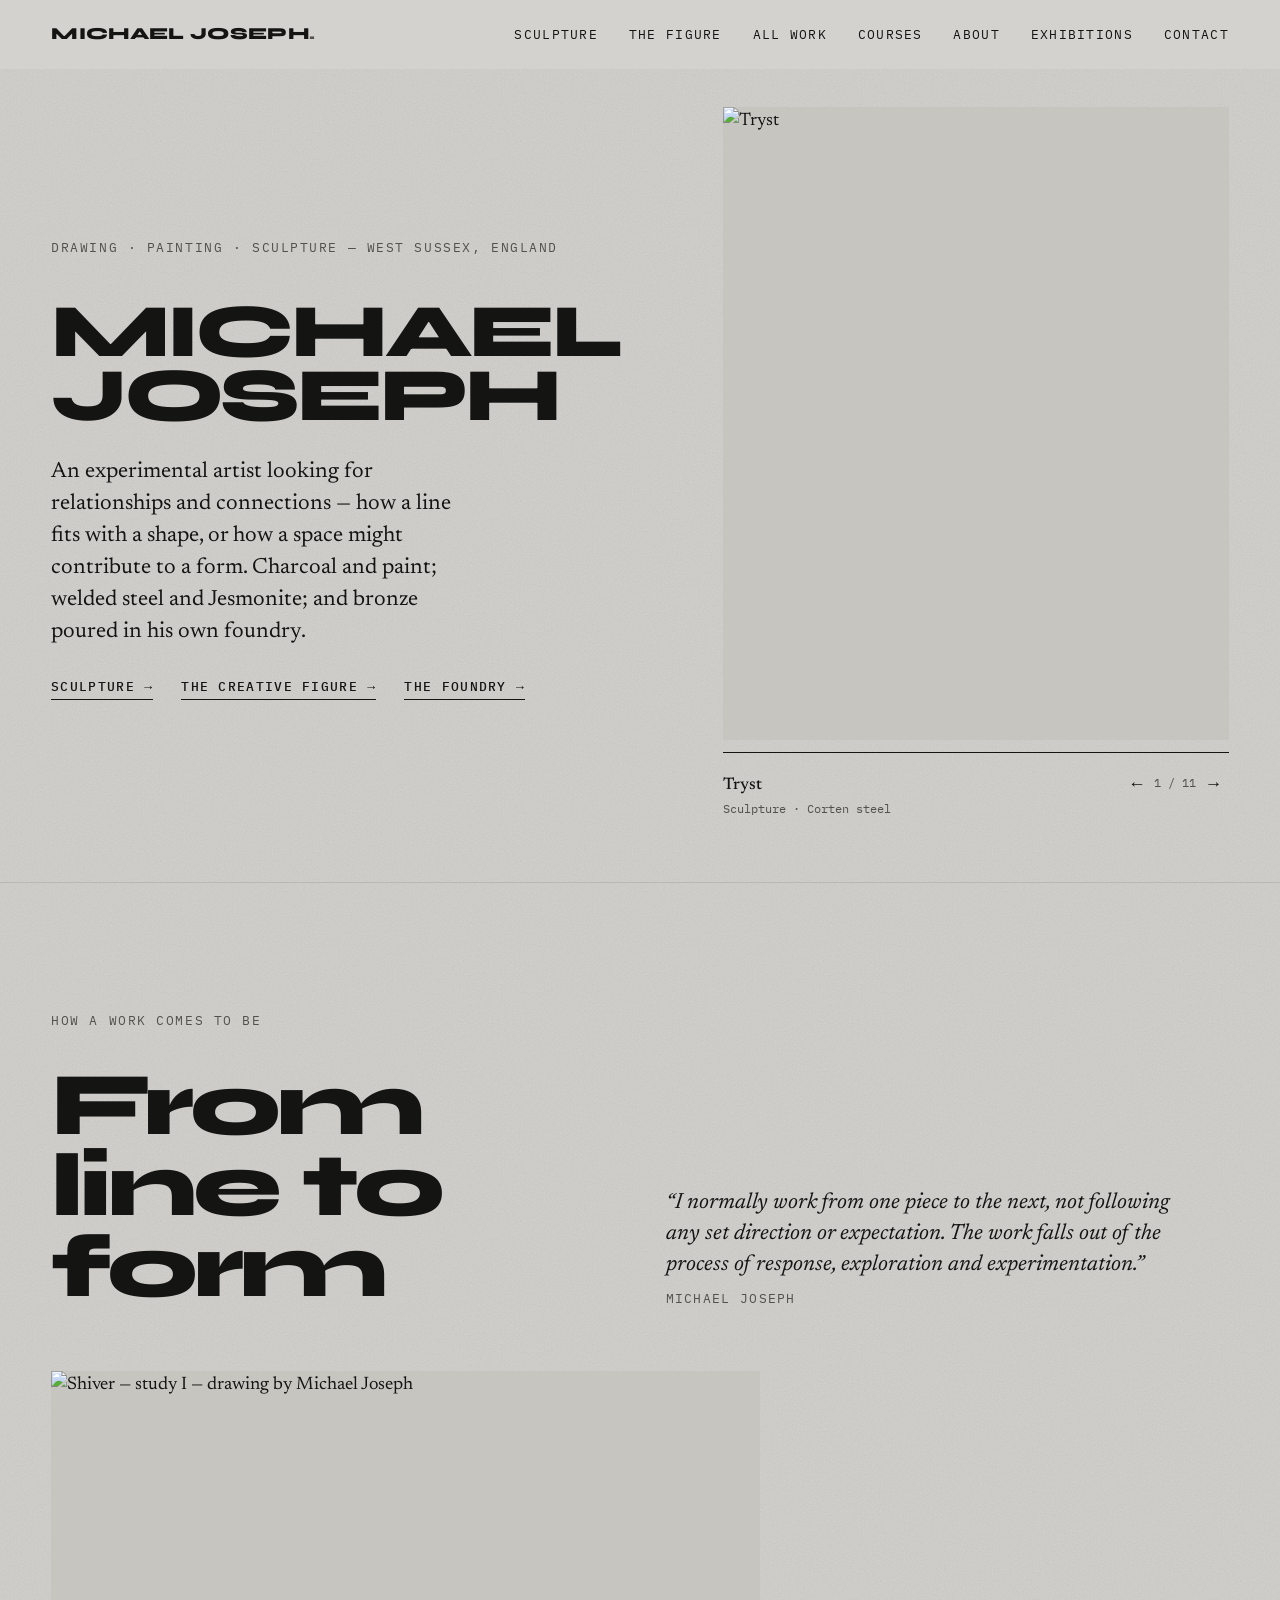
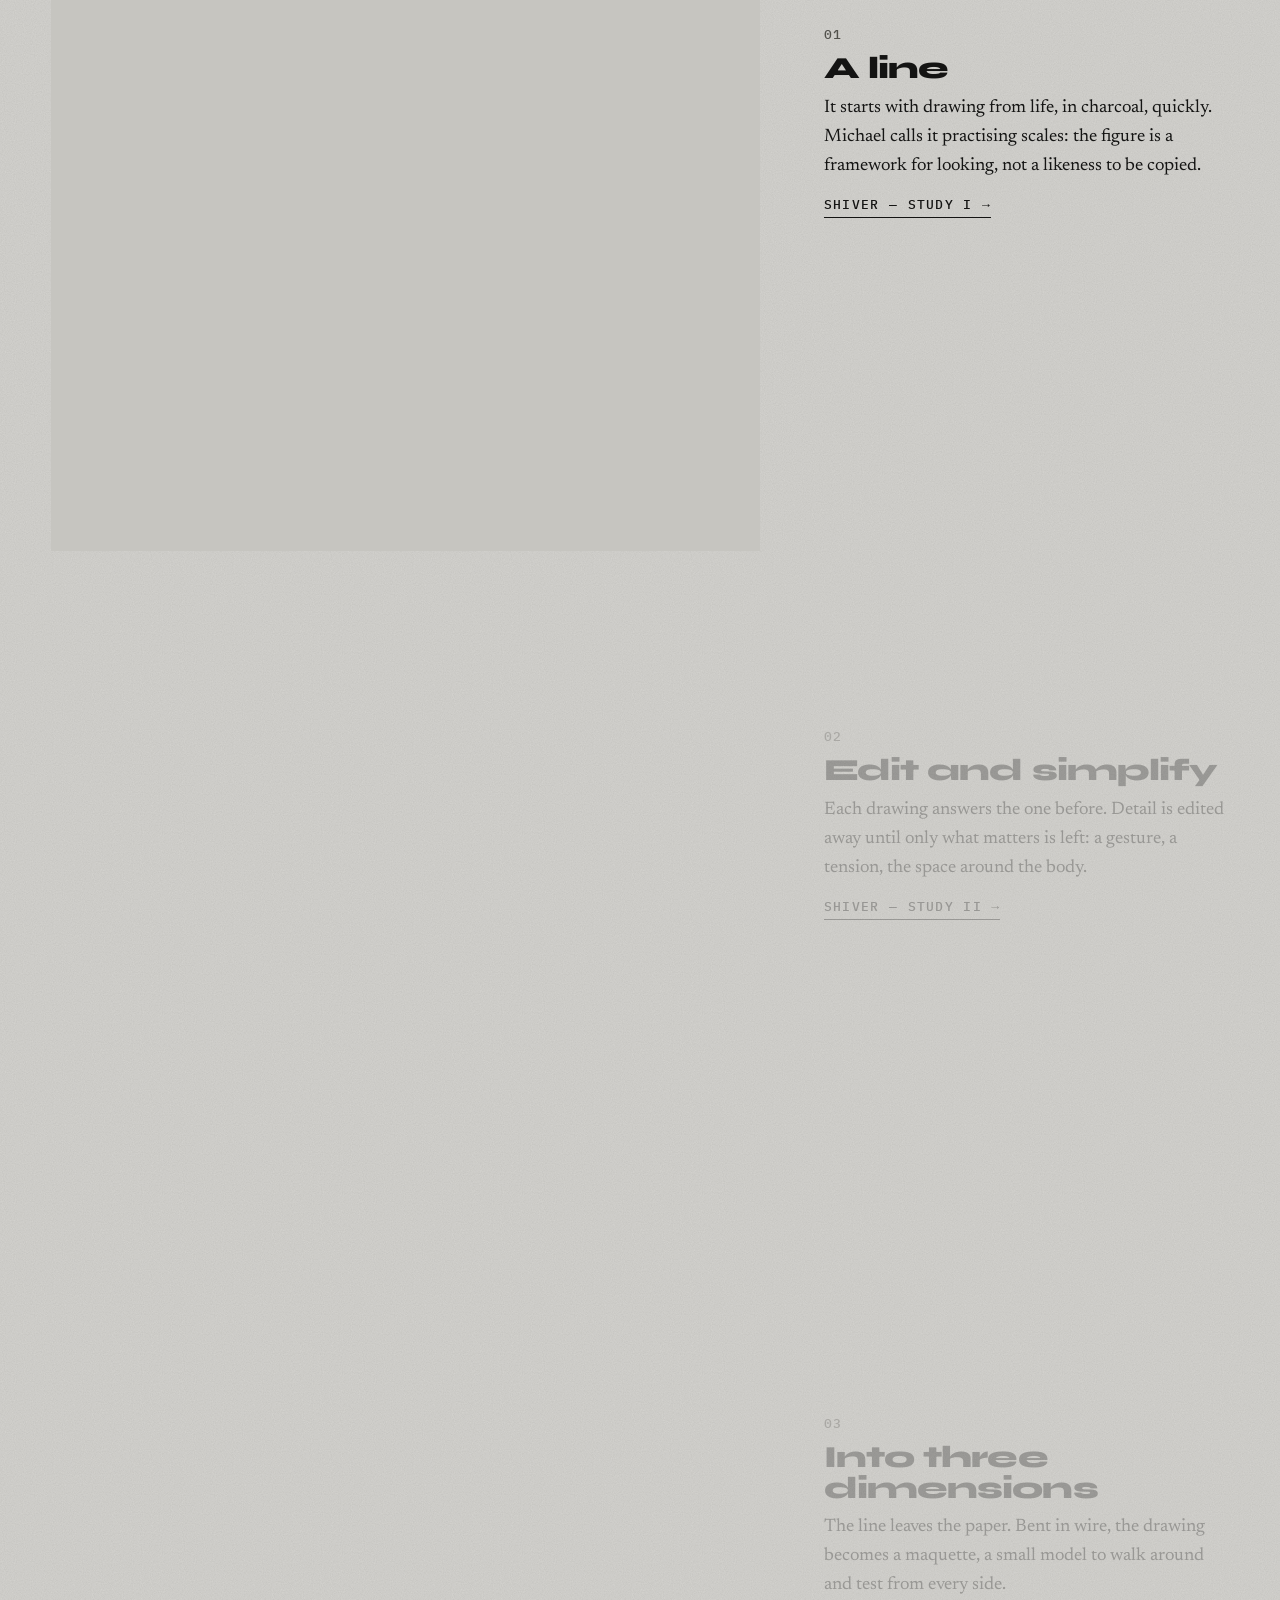
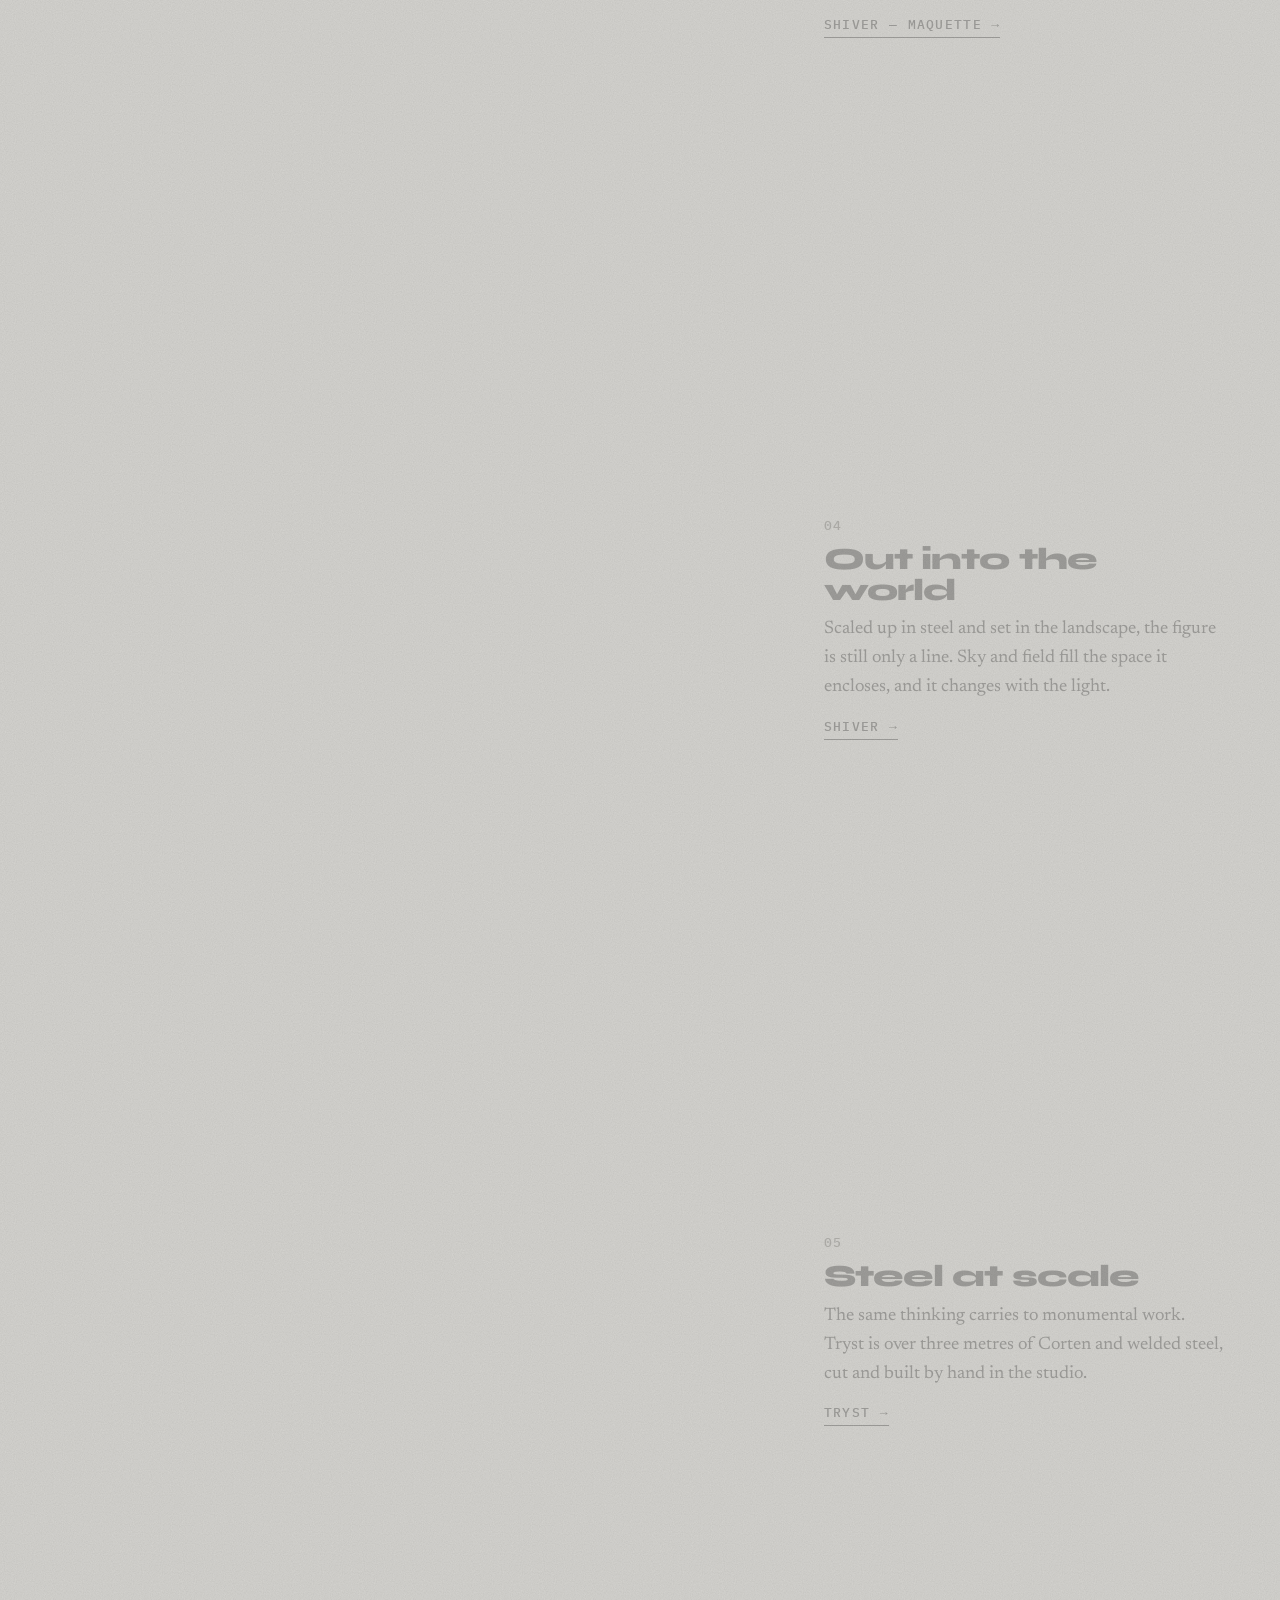
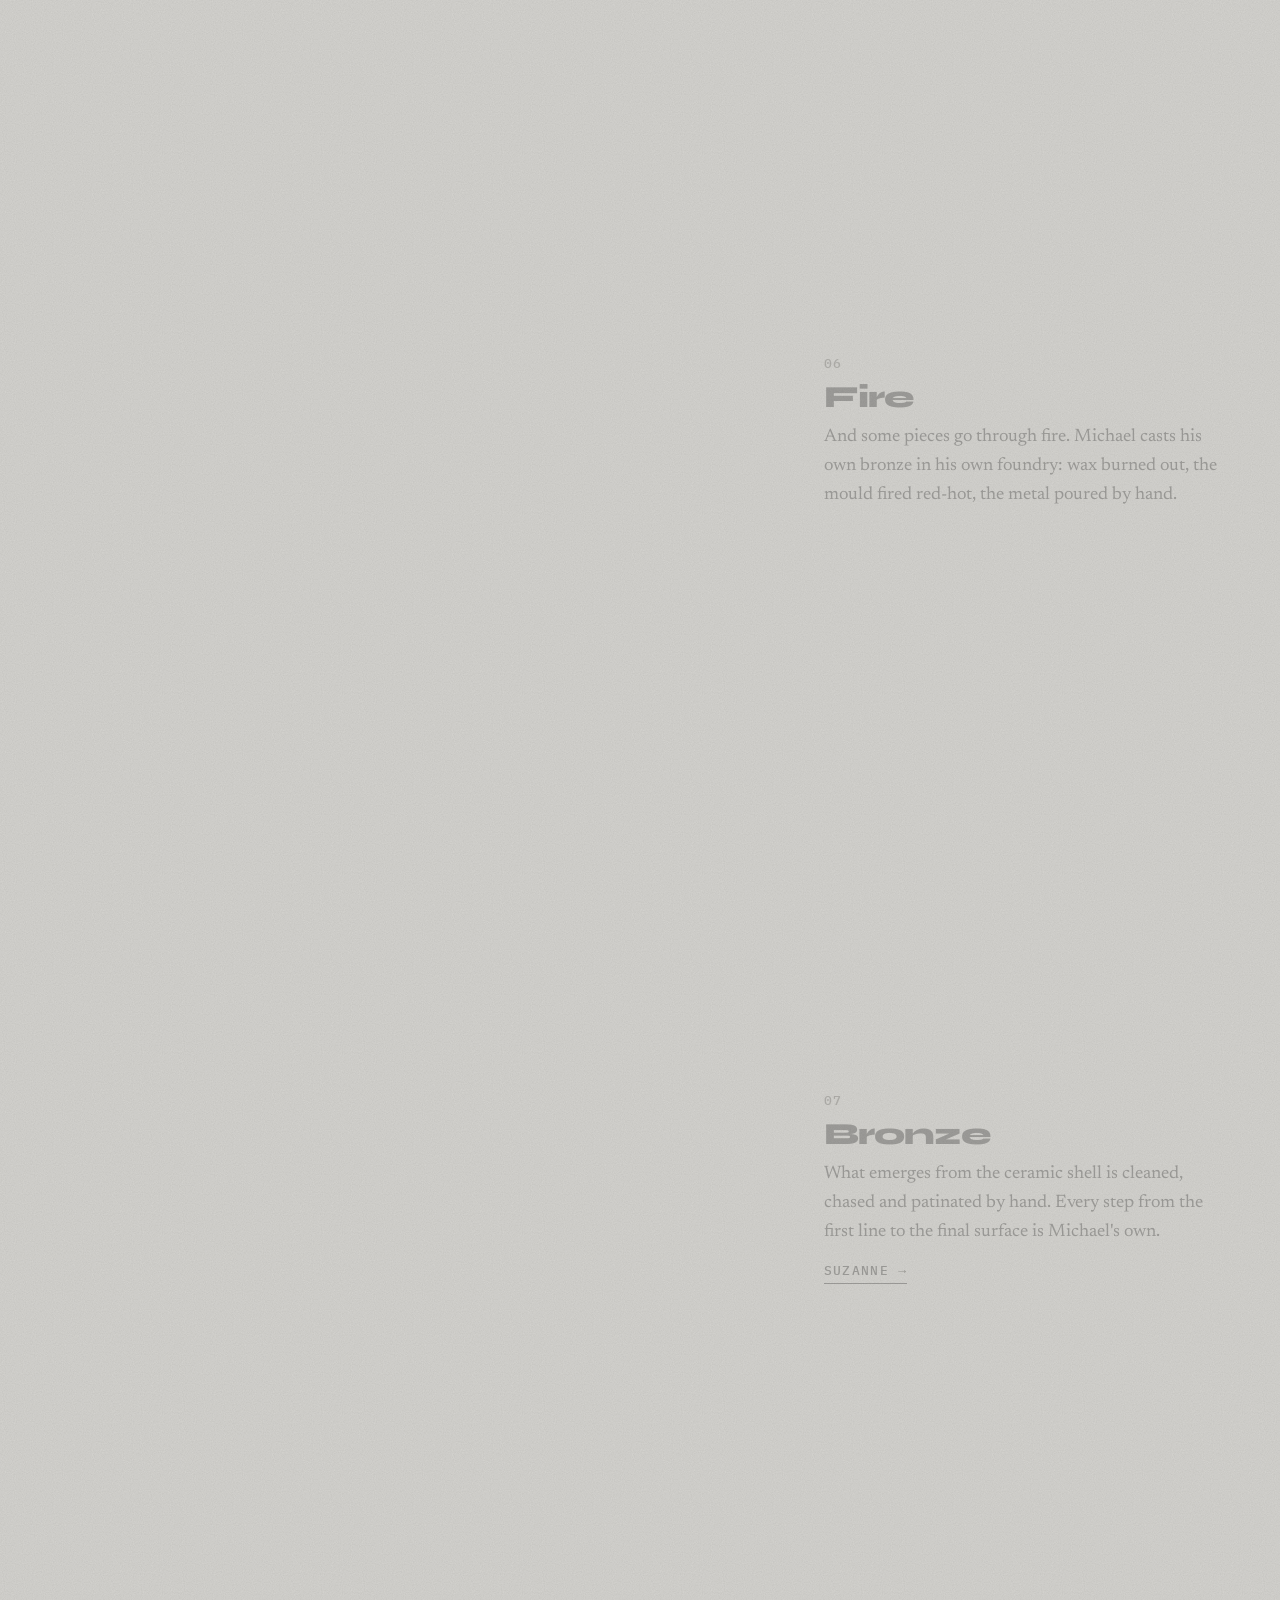
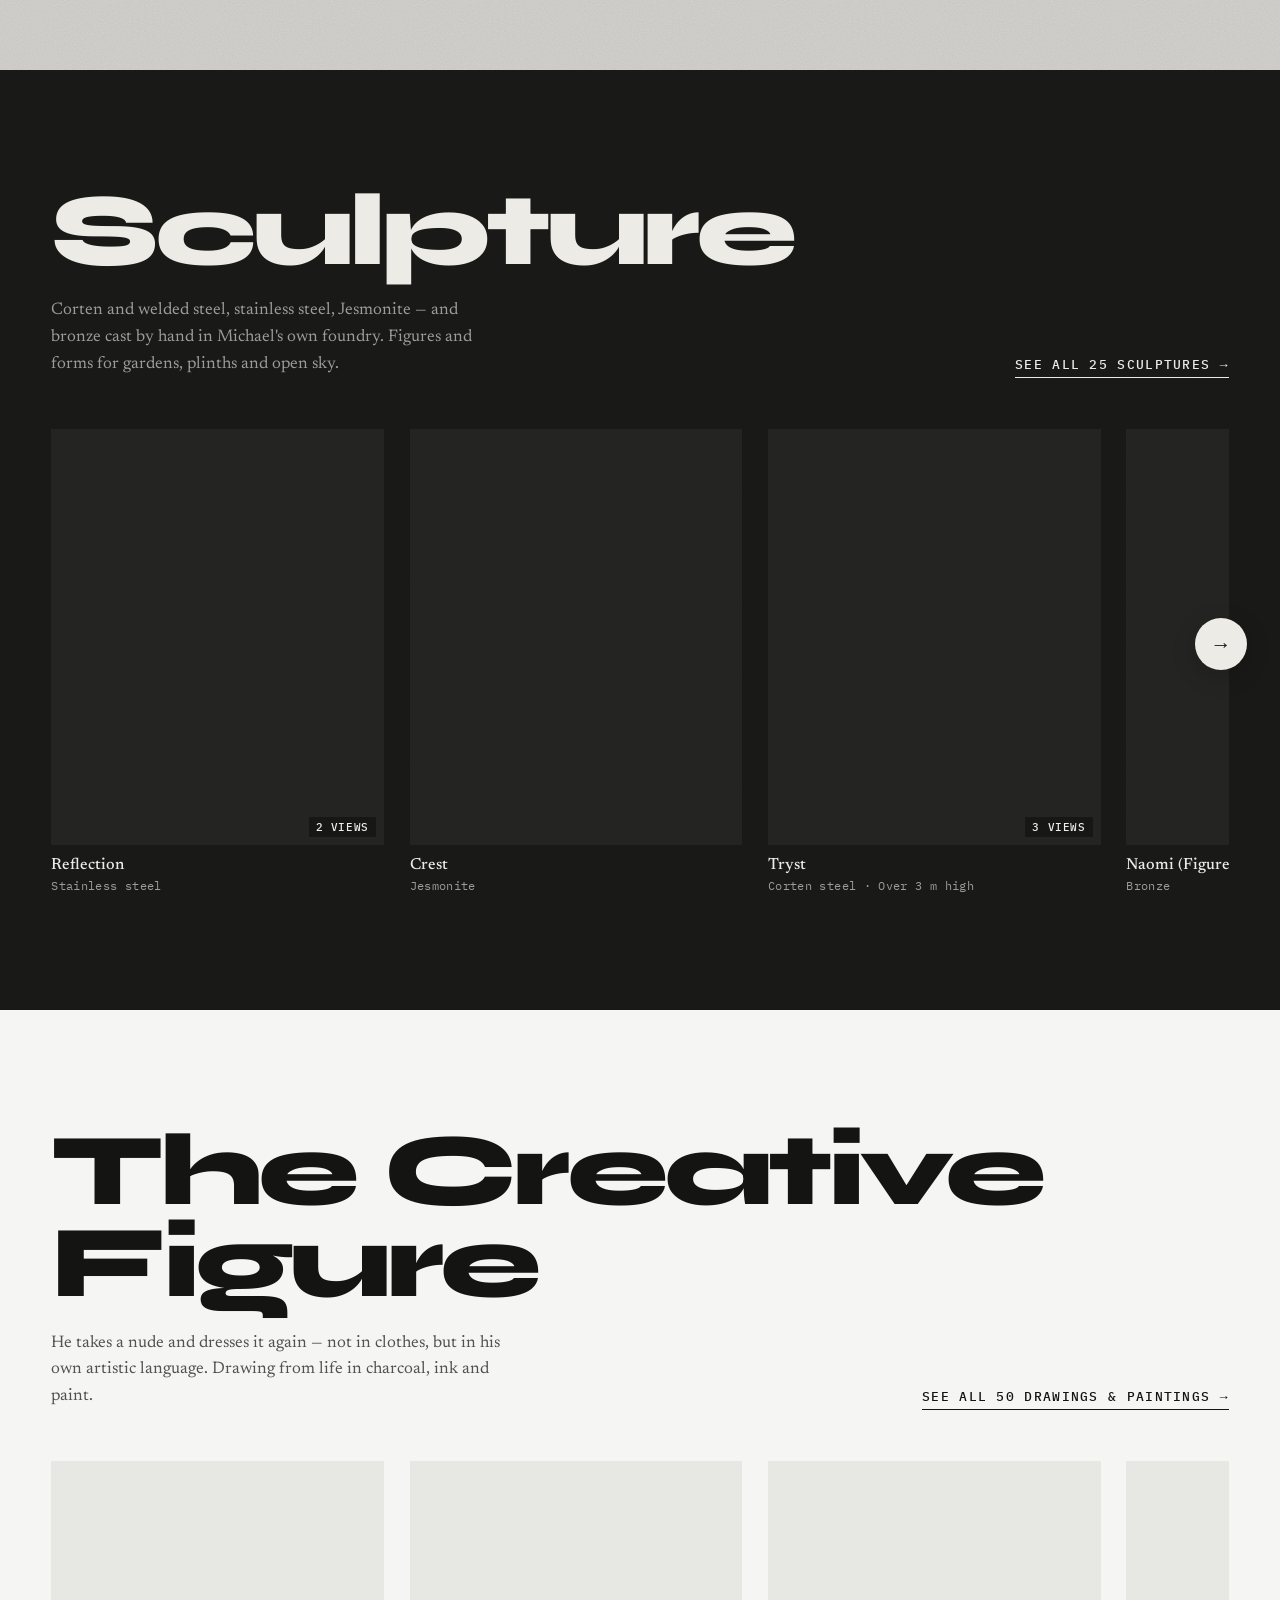
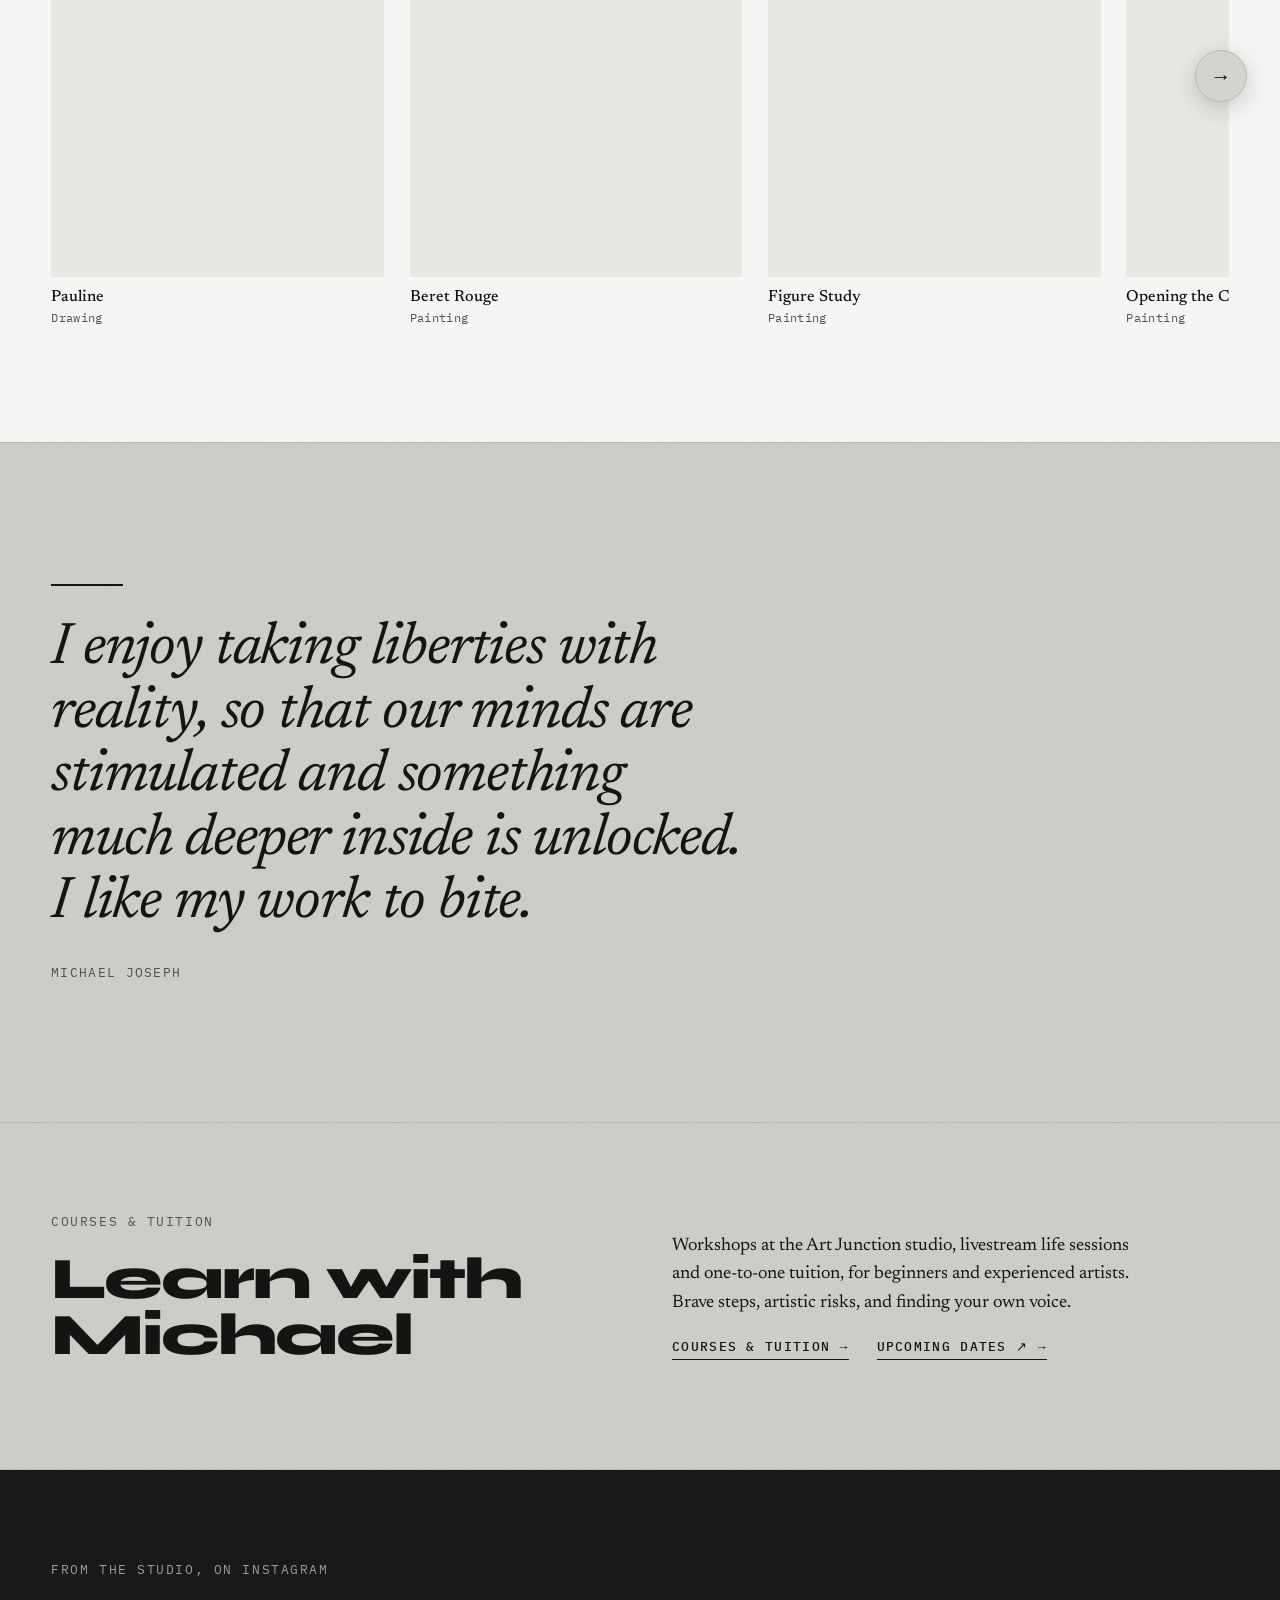
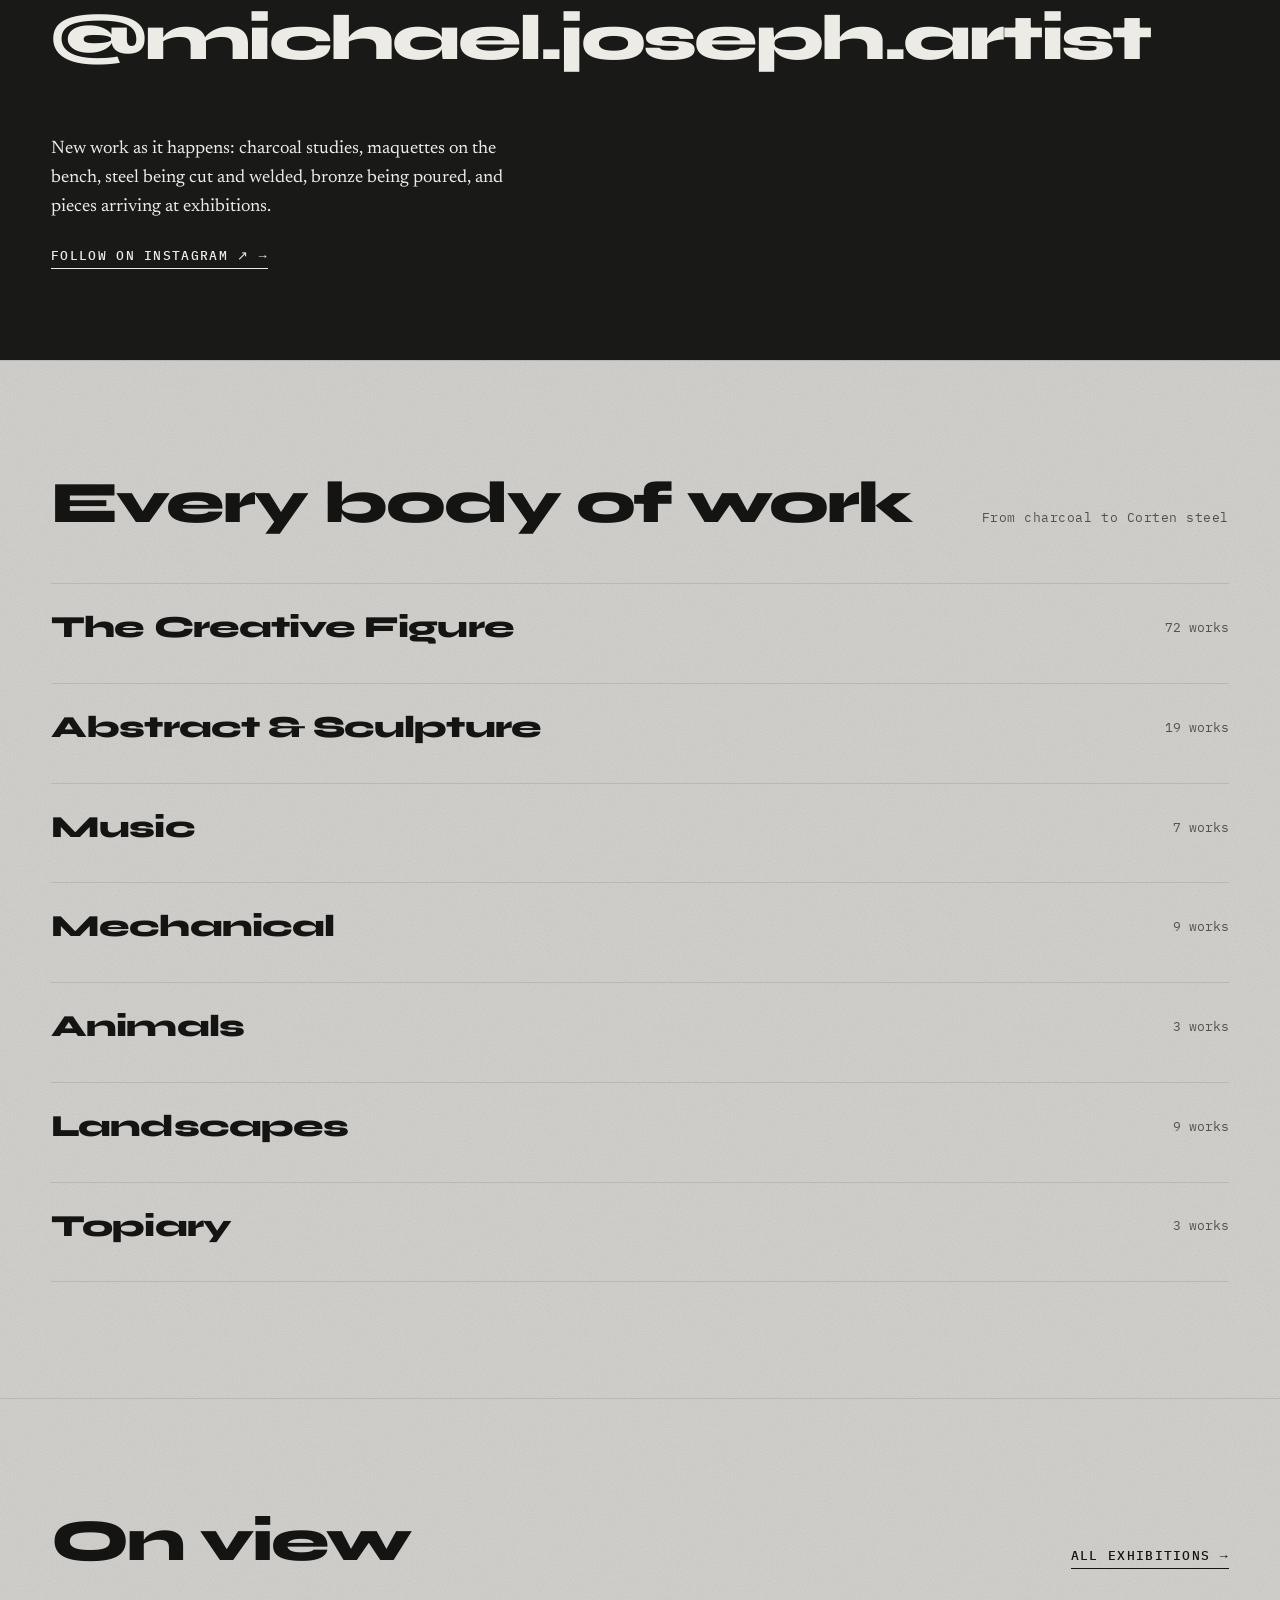
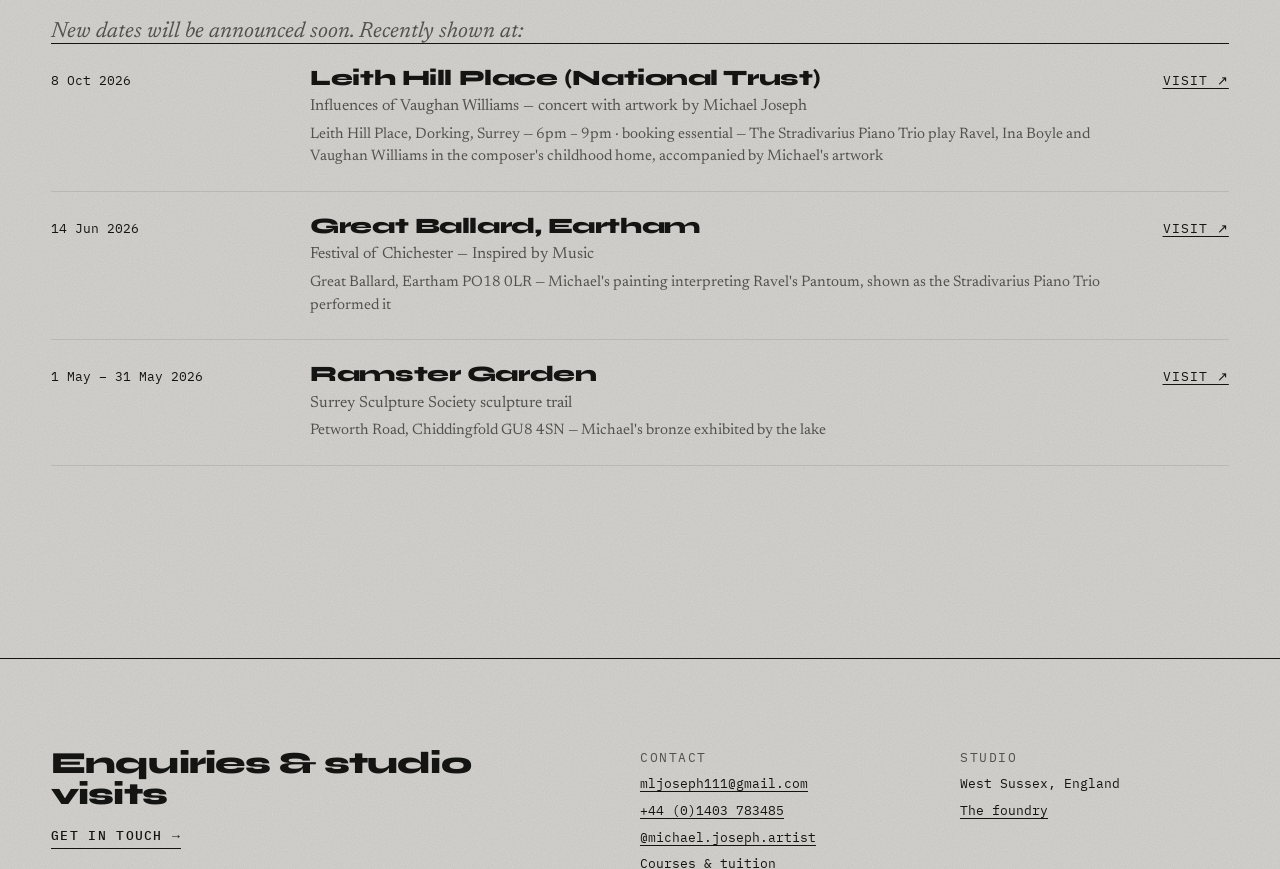
==== index.html @ c96c4cbc "Initial commit: mjartist.com static site Static site for www.mjartist.com with GitHub Pages deployme" ====
<!doctype html>
<html lang="en-GB" data-root="">
<head>
  <meta charset="utf-8">
  <meta name="viewport" content="width=device-width, initial-scale=1, viewport-fit=cover">
  <meta http-equiv="Content-Security-Policy" content="default-src 'self'; script-src 'self' https://www.instagram.com https://web3forms.com https://js.hcaptcha.com https://*.hcaptcha.com; style-src 'self' https://*.hcaptcha.com; img-src 'self' https://static.wixstatic.com https://i.ytimg.com https://*.cdninstagram.com https://*.fbcdn.net https://www.instagram.com data:; font-src 'self'; media-src 'self'; connect-src 'self' https://api.web3forms.com https://*.hcaptcha.com https://www.instagram.com; form-action 'self' mailto: https://api.web3forms.com; frame-src https://www.youtube-nocookie.com https://www.instagram.com https://*.hcaptcha.com; base-uri 'none'; object-src 'none'; manifest-src 'self'; upgrade-insecure-requests">
  <meta name="referrer" content="strict-origin-when-cross-origin">
  <title>Michael Joseph — Sculptor &amp; Artist, West Sussex | Steel, Bronze, Drawing &amp; Painting</title>
  <meta name="description" content="Michael Joseph — British sculptor and artist in West Sussex. Corten and welded steel, bronze cast in his own foundry, and figurative drawing and painting.">
  <link rel="canonical" href="https://www.mjartist.com/">
  <meta property="og:type" content="website">
  <meta property="og:site_name" content="Michael Joseph">
  <meta property="og:locale" content="en_GB">
  <meta property="og:title" content="Michael Joseph — Sculptor &amp; Artist, West Sussex | Steel, Bronze, Drawing &amp; Painting">
  <meta property="og:description" content="Michael Joseph — British sculptor and artist in West Sussex. Corten and welded steel, bronze cast in his own foundry, and figurative drawing and painting.">
  <meta property="og:url" content="https://www.mjartist.com/">
  <meta property="og:image" content="https://static.wixstatic.com/media/c7e04c_1aaf16844beb44eeb6a325149c50b855~mv2_d_2947_2210_s_2.jpg/v1/fit/w_1200,h_1200,q_85,enc_auto/c7e04c_1aaf16844beb44eeb6a325149c50b855~mv2_d_2947_2210_s_2.jpg">
  <meta name="twitter:card" content="summary_large_image">
  <meta name="theme-color" content="#d4d3cf">
  <link rel="icon" href="favicon.ico?v=6" sizes="48x48">
  <link rel="icon" href="assets/favicon.svg?v=6" type="image/svg+xml">
  <link rel="apple-touch-icon" href="assets/apple-touch-icon.png?v=6">
  <link rel="manifest" href="site.webmanifest">
  <link rel="preload" href="assets/fonts/syne-latin-800-normal.woff2" as="font" type="font/woff2" crossorigin>
  <link rel="stylesheet" href="assets/css/style.css">
  <script src="assets/js/site.js" defer></script>
  <script type="application/ld+json">{"@context": "https://schema.org", "@graph": [{"@type": "Person", "@id": "https://www.mjartist.com/#michael", "name": "Michael Joseph", "url": "https://www.mjartist.com/", "jobTitle": "Sculptor and artist", "birthDate": "1951", "description": "British artist working in drawing, painting and sculpture — Corten and welded steel, and bronze cast in his own foundry.", "homeLocation": {"@type": "Place", "name": "West Sussex, England"}, "knowsAbout": ["Sculpture", "Bronze casting", "Corten steel", "Figurative drawing", "Painting"], "award": ["Aviation Painting of the Year, Guild of Aviation Artists (1987)", "Stride Open Drawing Award (2017)"], "sameAs": ["https://www.instagram.com/michael.joseph.artist/", "https://www.artjunction.uk/learn-to-unlock-creativity-with-michael-joseph/"]}, {"@type": "WebSite", "@id": "https://www.mjartist.com/#site", "url": "https://www.mjartist.com/", "name": "Michael Joseph", "publisher": {"@id": "https://www.mjartist.com/#michael"}}]}</script>
</head>
<body data-page="home">
  <a class="skip" href="#main">Skip to content</a>
  <header class="site-header">
    <div class="wrap">
      <a class="wordmark" href="./">Michael Joseph<span>.</span></a>
      <button class="menu-btn" type="button" aria-expanded="false" aria-controls="nav">Menu</button>
      <nav class="nav" id="nav" aria-label="Main">
        <a href="sculpture.html">Sculpture</a>
        <a href="figure.html">The Figure</a>
        <a href="work.html">All work</a>
        <a href="courses.html">Courses</a>
        <a href="about.html">About</a>
        <a href="exhibitions.html">Exhibitions</a>
        <a href="contact.html">Contact</a>
      </nav>
    </div>
  </header>

  <main id="main">
    <section class="hero">
      <div class="wrap hero-grid">
        <div class="hero-text">
          <p class="eyebrow">Drawing · Painting · Sculpture — West Sussex, England</p>
          <h1 class="hero-name"><span>Michael</span> <span>Joseph</span></h1>
          <p class="intro" id="intro">An experimental artist looking for relationships and connections — how a line fits with a shape, or how a space might contribute to a form. Charcoal and paint; welded steel and Jesmonite; and bronze poured in his own foundry.</p>
          <div class="links">
            <a class="arrow-link" href="sculpture.html">Sculpture</a>
            <a class="arrow-link" href="figure.html">The Creative Figure</a>
            <a class="arrow-link" href="sculpture.html#foundry">The foundry</a>
          </div>
        </div>
        <figure class="show-reel" id="reel" aria-roledescription="slideshow" aria-label="Selected works">
          <div class="reel-frame"><img class="on" src="https://static.wixstatic.com/media/c7e04c_1aaf16844beb44eeb6a325149c50b855~mv2_d_2947_2210_s_2.jpg/v1/fit/w_1400,h_1400,q_85,enc_auto/c7e04c_1aaf16844beb44eeb6a325149c50b855~mv2_d_2947_2210_s_2.jpg" alt="Tryst — Corten steel by Michael Joseph" fetchpriority="high"></div>
          <div class="reel-progress" aria-hidden="true"><i></i></div>
          <figcaption class="reel-bar">
            <span class="t" aria-live="polite">Tryst</span>
            <span class="m">Corten steel · Over 3 m high</span>
            <span class="reel-ctrl">
              <button class="prev" type="button" aria-label="Previous work">&larr;</button>
              <span class="n">1 / 11</span>
              <button class="next" type="button" aria-label="Next work">&rarr;</button>
            </span>
          </figcaption>
        </figure>
      </div>
    </section>

    <section class="story" id="story" aria-labelledby="story-h">
      <div class="wrap">
        <header class="story-head">
          <p class="eyebrow">How a work comes to be</p>
          <h2 id="story-h">From line to form</h2>
          <blockquote class="story-quote">“I normally work from one piece to the next, not following any set direction or expectation. The work falls out of the process of response, exploration and experimentation.”<cite>Michael Joseph</cite></blockquote>
        </header>
        <div class="story-grid">
          <div class="story-stage" aria-hidden="true"><figure class="on" data-i="0"><img src="https://static.wixstatic.com/media/c7e04c_9e3f6644659549748d79494a0581166c~mv2_d_3438_5248_s_4_2.jpg/v1/fit/w_1400,h_1400,q_85,enc_auto/c7e04c_9e3f6644659549748d79494a0581166c~mv2_d_3438_5248_s_4_2.jpg" alt="Shiver — study I — drawing by Michael Joseph" loading="lazy"></figure><figure class="" data-i="1"><img src="https://static.wixstatic.com/media/c7e04c_85a02d29e54f41da81177a58b0f44647~mv2_d_3080_4755_s_4_2.jpg/v1/fit/w_1400,h_1400,q_85,enc_auto/c7e04c_85a02d29e54f41da81177a58b0f44647~mv2_d_3080_4755_s_4_2.jpg" alt="Shiver — study II — drawing by Michael Joseph" loading="lazy"></figure><figure class="" data-i="2"><img src="https://static.wixstatic.com/media/c7e04c_34cac9f9c15842f2852c474536d774c5~mv2_d_1525_2592_s_2.jpg/v1/fit/w_1400,h_1400,q_85,enc_auto/c7e04c_34cac9f9c15842f2852c474536d774c5~mv2_d_1525_2592_s_2.jpg" alt="Shiver — maquette — sculpture by Michael Joseph" loading="lazy"></figure><figure class="" data-i="3"><img src="https://static.wixstatic.com/media/c7e04c_0bbd1cec35f347069d20db0ef0383846~mv2.jpg/v1/fit/w_1400,h_1400,q_85,enc_auto/c7e04c_0bbd1cec35f347069d20db0ef0383846~mv2.jpg" alt="Shiver — Steel by Michael Joseph" loading="lazy"></figure><figure class="" data-i="4"><img src="images/tryst.jpg" alt="Tryst — Corten steel by Michael Joseph" loading="lazy"></figure><figure class="" data-i="5"><video data-story-video muted loop playsinline preload="none" poster="images/foundry/5-pour.jpg" aria-label="Fire"><source src="media/foundry-pour.mp4" type="video/mp4"></video></figure><figure class="" data-i="6"><img src="https://static.wixstatic.com/media/c7e04c_369285bca8844dbcafc2401d9ecca93d~mv2.jpg/v1/fit/w_1400,h_1400,q_85,enc_auto/c7e04c_369285bca8844dbcafc2401d9ecca93d~mv2.jpg" alt="Suzanne — Bronze, cast in the artist&#x27;s own foundry by Michael Joseph" loading="lazy"></figure></div>
          <ol class="story-steps"><li class="story-step" data-i="0"><figure class="story-inline"><img src="https://static.wixstatic.com/media/c7e04c_9e3f6644659549748d79494a0581166c~mv2_d_3438_5248_s_4_2.jpg/v1/fit/w_900,h_900,q_85,enc_auto/c7e04c_9e3f6644659549748d79494a0581166c~mv2_d_3438_5248_s_4_2.jpg" alt="Shiver — study I — drawing by Michael Joseph" loading="lazy"></figure><p class="story-n">01</p><h3>A line</h3><p>It starts with drawing from life, in charcoal, quickly. Michael calls it practising scales: the figure is a framework for looking, not a likeness to be copied.</p><a class="arrow-link" href="art/shiver-study-i.html">Shiver — study I</a></li><li class="story-step" data-i="1"><figure class="story-inline"><img src="https://static.wixstatic.com/media/c7e04c_85a02d29e54f41da81177a58b0f44647~mv2_d_3080_4755_s_4_2.jpg/v1/fit/w_900,h_900,q_85,enc_auto/c7e04c_85a02d29e54f41da81177a58b0f44647~mv2_d_3080_4755_s_4_2.jpg" alt="Shiver — study II — drawing by Michael Joseph" loading="lazy"></figure><p class="story-n">02</p><h3>Edit and simplify</h3><p>Each drawing answers the one before. Detail is edited away until only what matters is left: a gesture, a tension, the space around the body.</p><a class="arrow-link" href="art/shiver-study-ii.html">Shiver — study II</a></li><li class="story-step" data-i="2"><figure class="story-inline"><img src="https://static.wixstatic.com/media/c7e04c_34cac9f9c15842f2852c474536d774c5~mv2_d_1525_2592_s_2.jpg/v1/fit/w_900,h_900,q_85,enc_auto/c7e04c_34cac9f9c15842f2852c474536d774c5~mv2_d_1525_2592_s_2.jpg" alt="Shiver — maquette — sculpture by Michael Joseph" loading="lazy"></figure><p class="story-n">03</p><h3>Into three dimensions</h3><p>The line leaves the paper. Bent in wire, the drawing becomes a maquette, a small model to walk around and test from every side.</p><a class="arrow-link" href="art/shiver-maquette.html">Shiver — maquette</a></li><li class="story-step" data-i="3"><figure class="story-inline"><img src="https://static.wixstatic.com/media/c7e04c_0bbd1cec35f347069d20db0ef0383846~mv2.jpg/v1/fit/w_900,h_900,q_85,enc_auto/c7e04c_0bbd1cec35f347069d20db0ef0383846~mv2.jpg" alt="Shiver — Steel by Michael Joseph" loading="lazy"></figure><p class="story-n">04</p><h3>Out into the world</h3><p>Scaled up in steel and set in the landscape, the figure is still only a line. Sky and field fill the space it encloses, and it changes with the light.</p><a class="arrow-link" href="art/shiver.html">Shiver</a></li><li class="story-step" data-i="4"><figure class="story-inline"><img src="images/tryst.jpg" alt="Tryst — Corten steel by Michael Joseph" loading="lazy"></figure><p class="story-n">05</p><h3>Steel at scale</h3><p>The same thinking carries to monumental work. Tryst is over three metres of Corten and welded steel, cut and built by hand in the studio.</p><a class="arrow-link" href="art/tryst.html">Tryst</a></li><li class="story-step" data-i="5"><figure class="story-inline"><img src="images/foundry/5-pour.jpg" alt="Fire" loading="lazy"></figure><p class="story-n">06</p><h3>Fire</h3><p>And some pieces go through fire. Michael casts his own bronze in his own foundry: wax burned out, the mould fired red-hot, the metal poured by hand.</p></li><li class="story-step" data-i="6"><figure class="story-inline"><img src="https://static.wixstatic.com/media/c7e04c_369285bca8844dbcafc2401d9ecca93d~mv2.jpg/v1/fit/w_900,h_900,q_85,enc_auto/c7e04c_369285bca8844dbcafc2401d9ecca93d~mv2.jpg" alt="Suzanne — Bronze, cast in the artist&#x27;s own foundry by Michael Joseph" loading="lazy"></figure><p class="story-n">07</p><h3>Bronze</h3><p>What emerges from the ceramic shell is cleaned, chased and patinated by hand. Every step from the first line to the final surface is Michael&#x27;s own.</p><a class="arrow-link" href="art/suzanne.html">Suzanne</a></li></ol>
        </div>
      </div>
    </section>

    <section class="room stone" aria-labelledby="sculpture-h">
      <div class="wrap">
        <div class="room-head">
          <h2 id="sculpture-h">Sculpture</h2>
          <p>Corten and welded steel, stainless steel, Jesmonite — and bronze cast by hand in Michael's own foundry. Figures and forms for gardens, plinths and open sky.</p>
          <div class="links"><a class="arrow-link" id="sculpture-count" href="sculpture.html">See all 25 sculptures</a></div>
        </div>
        <div class="strip"><button class="strip-btn prev" type="button" aria-label="Previous works" hidden>&larr;</button><div class="strip-row" id="sculpture-row"><figure class="work" id="w-reflection"><a class="card-link" href="art/reflection.html"><div class="frame"><img src="https://static.wixstatic.com/media/c7e04c_9fba7c71c3984a3aa9974e4b06cdf1aa~mv2.jpg/v1/fit/w_700,h_700,q_85,enc_auto/c7e04c_9fba7c71c3984a3aa9974e4b06cdf1aa~mv2.jpg" alt="Reflection — Stainless steel by Michael Joseph" loading="lazy" decoding="async"><span class="views-badge">2 views</span></div></a><figcaption><span class="t">Reflection</span><span class="m">Stainless steel</span></figcaption></figure><figure class="work" id="w-crest"><a class="card-link" href="art/crest.html"><div class="frame"><img src="https://static.wixstatic.com/media/c7e04c_a7860d4f2c6f4ed28e83534a87fd7b2b~mv2.jpg/v1/fit/w_700,h_700,q_85,enc_auto/c7e04c_a7860d4f2c6f4ed28e83534a87fd7b2b~mv2.jpg" alt="Crest — Jesmonite by Michael Joseph" loading="lazy" decoding="async"></div></a><figcaption><span class="t">Crest</span><span class="m">Jesmonite</span></figcaption></figure><figure class="work" id="w-tryst"><a class="card-link" href="art/tryst.html"><div class="frame"><img src="images/tryst.jpg" alt="Tryst — Corten steel by Michael Joseph" loading="lazy" decoding="async"><span class="views-badge">3 views</span></div></a><figcaption><span class="t">Tryst</span><span class="m">Corten steel · Over 3 m high</span></figcaption></figure><figure class="work" id="w-naomi-figure-with-outline"><a class="card-link" href="art/naomi-figure-with-outline.html"><div class="frame"><img src="https://static.wixstatic.com/media/c7e04c_6d6be651432a4c10a8d6e684d7c4a2e4~mv2_d_1434_2000_s_2.jpg/v1/fit/w_700,h_700,q_85,enc_auto/c7e04c_6d6be651432a4c10a8d6e684d7c4a2e4~mv2_d_1434_2000_s_2.jpg" alt="Naomi (Figure with Outline) — Bronze by Michael Joseph" loading="lazy" decoding="async"></div></a><figcaption><span class="t">Naomi (Figure with Outline)</span><span class="m">Bronze</span></figcaption></figure><figure class="work" id="w-suzanne"><a class="card-link" href="art/suzanne.html"><div class="frame"><img src="https://static.wixstatic.com/media/c7e04c_369285bca8844dbcafc2401d9ecca93d~mv2.jpg/v1/fit/w_700,h_700,q_85,enc_auto/c7e04c_369285bca8844dbcafc2401d9ecca93d~mv2.jpg" alt="Suzanne — Bronze, cast in the artist&#x27;s own foundry by Michael Joseph" loading="lazy" decoding="async"><span class="views-badge">2 views</span></div></a><figcaption><span class="t">Suzanne</span><span class="m">Bronze, cast in the artist&#x27;s own foundry</span></figcaption></figure><figure class="work" id="w-exhausted"><a class="card-link" href="art/exhausted.html"><div class="frame"><img src="https://static.wixstatic.com/media/c7e04c_f991f47f240b45be8b53af304bdad29b~mv2.jpg/v1/fit/w_700,h_700,q_85,enc_auto/c7e04c_f991f47f240b45be8b53af304bdad29b~mv2.jpg" alt="Exhausted — sculpture by Michael Joseph" loading="lazy" decoding="async"></div></a><figcaption><span class="t">Exhausted</span><span class="m">Sculpture</span></figcaption></figure><figure class="work" id="w-the-head-of-africa"><a class="card-link" href="art/the-head-of-africa.html"><div class="frame"><img src="https://static.wixstatic.com/media/c7e04c_a0c55442d0e54b5183d9572ede93250e~mv2.jpg/v1/fit/w_700,h_700,q_85,enc_auto/c7e04c_a0c55442d0e54b5183d9572ede93250e~mv2.jpg" alt="The Head of Africa — sculpture by Michael Joseph" loading="lazy" decoding="async"></div></a><figcaption><span class="t">The Head of Africa</span><span class="m">Sculpture</span></figcaption></figure><figure class="work" id="w-balance"><a class="card-link" href="art/balance.html"><div class="frame"><img src="https://static.wixstatic.com/media/c7e04c_111b3aade9fb4c7b8566e8182d25bb13~mv2_d_3121_3664_s_4_2.jpg/v1/fit/w_700,h_700,q_85,enc_auto/c7e04c_111b3aade9fb4c7b8566e8182d25bb13~mv2_d_3121_3664_s_4_2.jpg" alt="Balance — sculpture by Michael Joseph" loading="lazy" decoding="async"></div></a><figcaption><span class="t">Balance</span><span class="m">Sculpture</span></figcaption></figure><figure class="work" id="w-squaring-the-circle"><a class="card-link" href="art/squaring-the-circle.html"><div class="frame"><img src="https://static.wixstatic.com/media/c7e04c_1f31a914c924492089fd45729d71ccd7~mv2.jpg/v1/fit/w_700,h_700,q_85,enc_auto/c7e04c_1f31a914c924492089fd45729d71ccd7~mv2.jpg" alt="Squaring the Circle — Corten steel by Michael Joseph" loading="lazy" decoding="async"></div></a><figcaption><span class="t">Squaring the Circle</span><span class="m">Corten steel</span></figcaption></figure><figure class="work" id="w-odd-ball"><a class="card-link" href="art/odd-ball.html"><div class="frame"><img src="https://static.wixstatic.com/media/c7e04c_0fd649651ccb4ef1bee7f23de96b9320~mv2.jpg/v1/fit/w_700,h_700,q_85,enc_auto/c7e04c_0fd649651ccb4ef1bee7f23de96b9320~mv2.jpg" alt="Odd Ball — Jesmonite by Michael Joseph" loading="lazy" decoding="async"></div></a><figcaption><span class="t">Odd Ball</span><span class="m">Jesmonite</span></figcaption></figure><figure class="work" id="w-bean-pod"><a class="card-link" href="art/bean-pod.html"><div class="frame"><img src="https://static.wixstatic.com/media/c7e04c_5e9d3661f34f49df86ed49b97acff638~mv2.jpg/v1/fit/w_700,h_700,q_85,enc_auto/c7e04c_5e9d3661f34f49df86ed49b97acff638~mv2.jpg" alt="Bean Pod — Corten steel by Michael Joseph" loading="lazy" decoding="async"></div></a><figcaption><span class="t">Bean Pod</span><span class="m">Corten steel</span></figcaption></figure><figure class="work" id="w-vortex"><a class="card-link" href="art/vortex.html"><div class="frame"><img src="https://static.wixstatic.com/media/c7e04c_df3d7d1ad6f14c8c9ca224127e6df614~mv2.jpg/v1/fit/w_700,h_700,q_85,enc_auto/c7e04c_df3d7d1ad6f14c8c9ca224127e6df614~mv2.jpg" alt="Vortex — sculpture by Michael Joseph" loading="lazy" decoding="async"></div></a><figcaption><span class="t">Vortex</span><span class="m">Sculpture</span></figcaption></figure></div><button class="strip-btn next" type="button" aria-label="More works" hidden>&rarr;</button></div>
      </div>
    </section>

    <section class="room sheet" aria-labelledby="figure-h">
      <div class="wrap">
        <div class="room-head">
          <h2 id="figure-h">The Creative Figure</h2>
          <p>He takes a nude and dresses it again — not in clothes, but in his own artistic language. Drawing from life in charcoal, ink and paint.</p>
          <div class="links"><a class="arrow-link" id="figure-count" href="figure.html">See the whole series</a></div>
        </div>
        <div class="strip"><button class="strip-btn prev" type="button" aria-label="Previous works" hidden>&larr;</button><div class="strip-row" id="figure-row"><figure class="work" id="w-pauline"><a class="card-link" href="art/pauline.html"><div class="frame"><img src="https://static.wixstatic.com/media/c7e04c_d32fe66b08574cea98639ebfba15c0c2~mv2.jpg/v1/fit/w_700,h_700,q_85,enc_auto/c7e04c_d32fe66b08574cea98639ebfba15c0c2~mv2.jpg" alt="Pauline — drawing by Michael Joseph" loading="lazy" decoding="async"></div></a><figcaption><span class="t">Pauline</span><span class="m">Drawing</span></figcaption></figure><figure class="work" id="w-beret-rouge"><a class="card-link" href="art/beret-rouge.html"><div class="frame"><img src="https://static.wixstatic.com/media/c7e04c_609e52e96de84ae6a6fc9175e4cc2210~mv2.jpg/v1/fit/w_700,h_700,q_85,enc_auto/c7e04c_609e52e96de84ae6a6fc9175e4cc2210~mv2.jpg" alt="Beret Rouge — painting by Michael Joseph" loading="lazy" decoding="async"></div></a><figcaption><span class="t">Beret Rouge</span><span class="m">Painting</span></figcaption></figure><figure class="work" id="w-figure-study"><a class="card-link" href="art/figure-study.html"><div class="frame"><img src="https://static.wixstatic.com/media/c7e04c_87a8057f57944c678fde5d9bd3922364~mv2.jpg/v1/fit/w_700,h_700,q_85,enc_auto/c7e04c_87a8057f57944c678fde5d9bd3922364~mv2.jpg" alt="Figure Study — painting by Michael Joseph" loading="lazy" decoding="async"></div></a><figcaption><span class="t">Figure Study</span><span class="m">Painting</span></figcaption></figure><figure class="work" id="w-opening-the-curtains"><a class="card-link" href="art/opening-the-curtains.html"><div class="frame"><img src="https://static.wixstatic.com/media/c7e04c_5802c15e218a42d9bb3fc7c0c70b3353~mv2_d_2861_2865_s_4_2.jpg/v1/fit/w_700,h_700,q_85,enc_auto/c7e04c_5802c15e218a42d9bb3fc7c0c70b3353~mv2_d_2861_2865_s_4_2.jpg" alt="Opening the Curtains — painting by Michael Joseph" loading="lazy" decoding="async"></div></a><figcaption><span class="t">Opening the Curtains</span><span class="m">Painting</span></figcaption></figure><figure class="work" id="w-mary-jane"><a class="card-link" href="art/mary-jane.html"><div class="frame"><img src="https://static.wixstatic.com/media/c7e04c_f012f6b51bf9486cb6d5eb5dacc50d0a~mv2.jpg/v1/fit/w_700,h_700,q_85,enc_auto/c7e04c_f012f6b51bf9486cb6d5eb5dacc50d0a~mv2.jpg" alt="Mary Jane — painting by Michael Joseph" loading="lazy" decoding="async"></div></a><figcaption><span class="t">Mary Jane</span><span class="m">Painting</span></figcaption></figure><figure class="work" id="w-mike"><a class="card-link" href="art/mike.html"><div class="frame"><img src="https://static.wixstatic.com/media/c7e04c_49944ae504e54ba9bf16c3500cc5f11e~mv2.jpg/v1/fit/w_700,h_700,q_85,enc_auto/c7e04c_49944ae504e54ba9bf16c3500cc5f11e~mv2.jpg" alt="Mike — mixed media by Michael Joseph" loading="lazy" decoding="async"></div></a><figcaption><span class="t">Mike</span><span class="m">Mixed media</span></figcaption></figure><figure class="work" id="w-portrait"><a class="card-link" href="art/portrait.html"><div class="frame"><img src="https://static.wixstatic.com/media/c7e04c_8c1c2865c6b84cd8ad878c30513847d8~mv2.jpg/v1/fit/w_700,h_700,q_85,enc_auto/c7e04c_8c1c2865c6b84cd8ad878c30513847d8~mv2.jpg" alt="Portrait — drawing by Michael Joseph" loading="lazy" decoding="async"></div></a><figcaption><span class="t">Portrait</span><span class="m">Drawing</span></figcaption></figure><figure class="work" id="w-figure-study-ii"><a class="card-link" href="art/figure-study-ii.html"><div class="frame"><img src="https://static.wixstatic.com/media/c7e04c_2394dc5ffce04c1bad9fbb232030e119~mv2.jpg/v1/fit/w_700,h_700,q_85,enc_auto/c7e04c_2394dc5ffce04c1bad9fbb232030e119~mv2.jpg" alt="Figure Study II — painting by Michael Joseph" loading="lazy" decoding="async"></div></a><figcaption><span class="t">Figure Study II</span><span class="m">Painting</span></figcaption></figure><figure class="work" id="w-knees"><a class="card-link" href="art/knees.html"><div class="frame"><img src="https://static.wixstatic.com/media/c7e04c_de4831ae6e6c47809eb62e23c7e1762f~mv2.jpg/v1/fit/w_700,h_700,q_85,enc_auto/c7e04c_de4831ae6e6c47809eb62e23c7e1762f~mv2.jpg" alt="Knees — drawing by Michael Joseph" loading="lazy" decoding="async"></div></a><figcaption><span class="t">Knees</span><span class="m">Drawing</span></figcaption></figure><figure class="work" id="w-conversation"><a class="card-link" href="art/conversation.html"><div class="frame"><img src="https://static.wixstatic.com/media/c7e04c_d82f78d2cfd34d5f99f81208e7148024~mv2.jpg/v1/fit/w_700,h_700,q_85,enc_auto/c7e04c_d82f78d2cfd34d5f99f81208e7148024~mv2.jpg" alt="Conversation — mixed media by Michael Joseph" loading="lazy" decoding="async"></div></a><figcaption><span class="t">Conversation</span><span class="m">Mixed media</span></figcaption></figure><figure class="work" id="w-black-on-black"><a class="card-link" href="art/black-on-black.html"><div class="frame"><img src="https://static.wixstatic.com/media/c7e04c_975035779ad34209a79c299a7d2b245f~mv2_d_2592_2593_s_4_2.jpg/v1/fit/w_700,h_700,q_85,enc_auto/c7e04c_975035779ad34209a79c299a7d2b245f~mv2_d_2592_2593_s_4_2.jpg" alt="Black on Black — painting by Michael Joseph" loading="lazy" decoding="async"></div></a><figcaption><span class="t">Black on Black</span><span class="m">Painting</span></figcaption></figure><figure class="work" id="w-girl-taking-off-her-top"><a class="card-link" href="art/girl-taking-off-her-top.html"><div class="frame"><img src="https://static.wixstatic.com/media/c7e04c_91c1621f652b498fb7ea676b33b0cb3e~mv2_d_1752_1763_s_2.jpg/v1/fit/w_700,h_700,q_85,enc_auto/c7e04c_91c1621f652b498fb7ea676b33b0cb3e~mv2_d_1752_1763_s_2.jpg" alt="Girl Taking off her Top — painting by Michael Joseph" loading="lazy" decoding="async"></div></a><figcaption><span class="t">Girl Taking off her Top</span><span class="m">Painting</span></figcaption></figure></div><button class="strip-btn next" type="button" aria-label="More works" hidden>&rarr;</button></div>
      </div>
    </section>

    <section class="quote">
      <div class="wrap">
        <blockquote id="quote">I enjoy taking liberties with reality, so that our minds are stimulated and something much deeper inside is unlocked. I like my work to bite.</blockquote>
        <cite>Michael Joseph</cite>
      </div>
    </section>

    <section class="band" aria-labelledby="teach-h">
      <div class="wrap band-grid">
        <div>
          <p class="eyebrow">Courses &amp; tuition</p>
          <h2 id="teach-h">Learn with Michael</h2>
        </div>
        <div>
          <p>Workshops at the Art Junction studio, livestream life sessions and one-to-one tuition, for beginners and experienced artists. Brave steps, artistic risks, and finding your own voice.</p>
          <div class="links"><a class="arrow-link" href="courses.html">Courses &amp; tuition</a><a class="arrow-link" href="https://www.artjunction.uk/in-studio-courses-2/" target="_blank" rel="noopener noreferrer">Upcoming dates ↗</a></div>
        </div>
      </div>
    </section>

    <section class="band ig" data-instagram-block aria-labelledby="ig-h">
      <div class="wrap band-grid">
        <div>
          <p class="eyebrow" id="ig-h">From the studio, on Instagram</p>
          <a class="handle" data-instagram data-instagram-handle href="https://www.instagram.com/michael.joseph.artist/" target="_blank" rel="noopener noreferrer">@michael.joseph.artist</a>
        </div>
        <div>
          <p>New work as it happens: charcoal studies, maquettes on the bench, steel being cut and welded, bronze being poured, and pieces arriving at exhibitions.</p>
          <a class="arrow-link" data-instagram href="https://www.instagram.com/michael.joseph.artist/" target="_blank" rel="noopener noreferrer">Follow on Instagram ↗</a>
        </div>
      </div>
      
    </section>

    <section class="section" aria-labelledby="ser-h">
      <div class="wrap">
        <div class="section-head">
          <h2 id="ser-h">Every body of work</h2>
          <span class="label">From charcoal to Corten steel</span>
        </div>
        <ul class="series-list" id="series"><li><a href="work.html?series=the-creative-figure"><span class="name">The Creative Figure</span><span class="count">72 works</span></a></li><li><a href="work.html?series=abstract-and-sculpture"><span class="name">Abstract &amp; Sculpture</span><span class="count">19 works</span></a></li><li><a href="work.html?series=music"><span class="name">Music</span><span class="count">7 works</span></a></li><li><a href="work.html?series=mechanical"><span class="name">Mechanical</span><span class="count">9 works</span></a></li><li><a href="work.html?series=animals"><span class="name">Animals</span><span class="count">3 works</span></a></li><li><a href="work.html?series=landscapes"><span class="name">Landscapes</span><span class="count">9 works</span></a></li><li><a href="work.html?series=topiary"><span class="name">Topiary</span><span class="count">3 works</span></a></li></ul>
      </div>
    </section>

    <section class="section" aria-labelledby="ex-h">
      <div class="wrap">
        <div class="section-head">
          <h2 id="ex-h">On view</h2>
          <a class="arrow-link" href="exhibitions.html">All exhibitions</a>
        </div>
        <div id="on-view"><ul class="shows"><li class="show"><div class="when"><span class="pill">Upcoming</span><div>8 Oct 2026</div></div><div><h3 class="venue">Leith Hill Place (National Trust)<small>Influences of Vaughan Williams — concert with artwork by Michael Joseph</small></h3><div class="detail">Leith Hill Place, Dorking, Surrey — 6pm – 9pm · booking essential — The Stradivarius Piano Trio play Ravel, Ina Boyle and Vaughan Williams in the composer&#x27;s childhood home, accompanied by Michael&#x27;s artwork</div></div><a class="go" href="https://www.nationaltrust.org.uk/visit/surrey/leith-hill/events/1d7cf0ba-8561-48ef-a931-1091bf838b6c" target="_blank" rel="noopener noreferrer">Visit ↗</a></li><li class="show"><div class="when"><div>14 Jun 2026</div></div><div><h3 class="venue">Great Ballard, Eartham<small>Festival of Chichester — Inspired by Music</small></h3><div class="detail">Great Ballard, Eartham PO18 0LR — Michael&#x27;s painting interpreting Ravel&#x27;s Pantoum, shown as the Stradivarius Piano Trio performed it</div></div><a class="go" href="https://www.sussexexpress.co.uk/business/consumer/the-stradivarius-piano-trio-grace-festival-of-chichester-8556272" target="_blank" rel="noopener noreferrer">Visit ↗</a></li><li class="show"><div class="when"><div>1 May – 31 May 2026</div></div><div><h3 class="venue">Ramster Garden<small>Surrey Sculpture Society sculpture trail</small></h3><div class="detail">Petworth Road, Chiddingfold GU8 4SN — Michael&#x27;s bronze exhibited by the lake</div></div><a class="go" href="https://www.surreysculpture.org.uk/calendar/ramster-gardens-2026" target="_blank" rel="noopener noreferrer">Visit ↗</a></li></ul></div>
      </div>
    </section>
  </main>

  <footer class="site-footer">
    <div class="wrap">
      <div class="footer-grid">
        <div>
          <h2>Enquiries &amp; studio visits</h2>
          <p><a class="arrow-link" href="contact.html">Get in touch</a></p>
        </div>
        <div class="col">
          <span class="eyebrow">Contact</span>
          <a data-email href="mailto:mljoseph111@gmail.com">mljoseph111@gmail.com</a>
          <a data-phone href="contact.html">+44 (0)1403 783485</a>
          <a data-instagram data-instagram-handle href="https://www.instagram.com/michael.joseph.artist/" target="_blank" rel="noopener noreferrer">@michael.joseph.artist</a>
          <a href="courses.html">Courses &amp; tuition</a>
        </div>
        <div class="col">
          <span class="eyebrow">Studio</span>
          <span data-location>West Sussex, England</span>
          <a href="sculpture.html#foundry">The foundry</a>
        </div>
      </div>
      <div class="footer-base label">
        <span>Art &amp; design &copy; <span data-year>2026</span> Michael Joseph. All rights reserved.</span>
        <span>Images may not be reproduced without permission.</span>
      </div>
    </div>
  </footer>
</body>
</html>
---- assets/css/style.css ----
/* ==========================================================================
   Michael Joseph — site styles
   Palette: gesso paper, charcoal ink, graphite, one blue-pencil line.
   ========================================================================== */

@font-face { font-family: "Syne"; src: url("../fonts/syne-latin-600-normal.woff2") format("woff2"); font-weight: 600; font-display: swap; }
@font-face { font-family: "Syne"; src: url("../fonts/syne-latin-800-normal.woff2") format("woff2"); font-weight: 800; font-display: swap; }
@font-face { font-family: "Newsreader"; src: url("../fonts/newsreader-latin-400-normal.woff2") format("woff2"); font-weight: 400; font-display: swap; }
@font-face { font-family: "Newsreader"; src: url("../fonts/newsreader-latin-400-italic.woff2") format("woff2"); font-weight: 400; font-style: italic; font-display: swap; }
@font-face { font-family: "Newsreader"; src: url("../fonts/newsreader-latin-500-normal.woff2") format("woff2"); font-weight: 500; font-display: swap; }
@font-face { font-family: "Plex Mono"; src: url("../fonts/ibm-plex-mono-latin-400-normal.woff2") format("woff2"); font-weight: 400; font-display: swap; }
@font-face { font-family: "Plex Mono"; src: url("../fonts/ibm-plex-mono-latin-500-normal.woff2") format("woff2"); font-weight: 500; font-display: swap; }

:root {
  /* Concrete gallery wall: a cool, mineral grey that lets Corten, bronze and colour glow. */
  --paper: #d4d3cf;
  --paper-2: #c6c5c0;      /* frame behind images */
  --ink: #141413;
  --graphite: #52514c;
  --rule: #b9b8b3;
  --line: #141413;
  --on-line: #d4d3cf;
  --stone: #1a1a19;        /* the sculpture room */
  --stone-ink: #ecebe6;
  --stone-grey: #9d9c96;
  --stone-rule: #2e2e2c;
  --ok: #245f3e;
  --sold: #9a2c20;
  --shade: rgba(12, 12, 12, .96);
  --sheet: #f5f5f3;        /* drawing-paper white for the figure room */
  --sheet-2: #e7e7e4;
  --grain: url("data:image/svg+xml,%3Csvg xmlns='http://www.w3.org/2000/svg' width='180' height='180'%3E%3Cfilter id='n'%3E%3CfeTurbulence type='fractalNoise' baseFrequency='.9' numOctaves='3' stitchTiles='stitch'/%3E%3CfeColorMatrix values='0 0 0 0 0 0 0 0 0 0 0 0 0 0 0 0 0 0 .07 0'/%3E%3C/filter%3E%3Crect width='100%25' height='100%25' filter='url(%23n)'/%3E%3C/svg%3E");

  --display: "Syne", "Arial Black", "Helvetica Neue", Arial, sans-serif;
  --serif: "Newsreader", Georgia, "Times New Roman", serif;
  --mono: "Plex Mono", ui-monospace, "SFMono-Regular", Menlo, Consolas, monospace;

  --gutter: clamp(16px, 4vw, 56px);
  --max: 1440px;
  --step--1: .8125rem;
  --step-0: 1.125rem;
  --step-1: 1.375rem;
  --step-2: clamp(1.6rem, 2.4vw, 2.2rem);
  --step-3: clamp(2.2rem, 4.6vw, 4rem);
  --step-4: clamp(2rem, 10.4vw, 10.5rem);
  color-scheme: light;
}
@media (prefers-color-scheme: dark) {
  :root:not([data-theme="light"]) {
    --paper: #232321; --paper-2: #2d2d2b; --ink: #ebeae5; --graphite: #a5a49e;
    --rule: #3a3a37; --line: #ebeae5; --on-line: #232321; --stone: #121211;
    --stone-rule: #2a2a28; --ok: #6cc08f; --sold: #e0735f; --sheet: #2b2b29; --sheet-2: #363633;
    color-scheme: dark;
  }
}
:root[data-theme="dark"] {
  --paper: #232321; --paper-2: #2d2d2b; --ink: #ebeae5; --graphite: #a5a49e;
    --rule: #3a3a37; --line: #ebeae5; --on-line: #232321; --stone: #121211;
    --stone-rule: #2a2a28; --ok: #6cc08f; --sold: #e0735f; --sheet: #2b2b29; --sheet-2: #363633;
    color-scheme: dark;
}

*, *::before, *::after { box-sizing: border-box; }
html { -webkit-text-size-adjust: 100%; scroll-behavior: smooth; }
body {
  margin: 0; background: var(--paper) var(--grain); color: var(--ink);
  font: 400 var(--step-0)/1.6 var(--serif);
  -webkit-font-smoothing: antialiased; text-rendering: optimizeLegibility;
}
img { max-width: 100%; height: auto; display: block; }
a { color: inherit; text-decoration-thickness: 1px; text-underline-offset: .2em; }
a:hover { color: var(--graphite); }
:focus-visible { outline: 2px solid var(--line); outline-offset: 3px; }
::selection { background: var(--line); color: var(--on-line); }
[hidden] { display: none !important; }
.wrap { max-width: var(--max); margin-inline: auto; padding-inline: var(--gutter); }
.visually-hidden { position: absolute !important; width: 1px; height: 1px; overflow: hidden; clip: rect(0 0 0 0); white-space: nowrap; }
.skip { position: absolute; left: 8px; top: -60px; background: var(--ink); color: var(--paper); padding: 8px 14px; z-index: 100; font: 500 var(--step--1) var(--mono); }
.skip:focus { top: 8px; }

/* labels — the gallery wall-label voice */
.label, .eyebrow {
  font: 400 var(--step--1)/1.5 var(--mono); letter-spacing: .04em; color: var(--graphite);
}
.eyebrow { text-transform: uppercase; letter-spacing: .12em; }

/* ---------- header ---------- */
.site-header {
  position: sticky; top: env(safe-area-inset-top, 0px); z-index: 40;
  background: color-mix(in srgb, var(--paper) 88%, transparent);
  backdrop-filter: blur(10px); -webkit-backdrop-filter: blur(10px);
  border-bottom: 1px solid transparent; transition: border-color .3s;
}
.site-header.scrolled { border-bottom-color: var(--rule); }
.site-header .wrap { display: flex; align-items: center; justify-content: space-between; gap: 24px; min-height: 68px; }
.wordmark { font: 800 1.05rem/1 var(--display); text-transform: uppercase; letter-spacing: .02em; text-decoration: none; }
.wordmark span { color: var(--graphite); }
.nav { display: flex; gap: clamp(16px, 2.4vw, 36px); }
.nav a { font: 400 var(--step--1) var(--mono); text-transform: uppercase; letter-spacing: .1em; text-decoration: none; padding-block: 6px; position: relative; }
.nav a[aria-current="page"]::after { content: ""; position: absolute; left: 0; right: 0; bottom: 0; height: 2px; background: var(--line); }
.menu-btn { display: none; background: none; border: 0; color: var(--ink); font: 500 var(--step--1) var(--mono); text-transform: uppercase; letter-spacing: .1em; padding: 10px 0; cursor: pointer; }
@media (max-width: 1060px) {
  .menu-btn { display: block; }
  .nav { position: fixed; inset: 68px 0 auto 0; flex-direction: column; gap: 0; background: var(--paper); border-bottom: 1px solid var(--rule); padding: 8px var(--gutter) 24px; display: none; }
  .nav.open { display: flex; }
  .nav a { font: 800 1.9rem/1.3 var(--display); text-transform: none; letter-spacing: -.01em; padding-block: 8px; }
  .nav a[aria-current="page"] { color: var(--line); }
  .nav a[aria-current="page"]::after { display: none; }
}

/* ---------- hero (home): name + rotating works ---------- */
.hero { padding-block: clamp(20px, 3vw, 44px) clamp(36px, 5vw, 72px); }
.hero-grid { display: grid; grid-template-columns: minmax(0, 6fr) minmax(0, 5fr); gap: clamp(28px, 5vw, 80px); align-items: center; }
.hero-text { display: grid; gap: clamp(18px, 2.4vw, 30px); align-content: center; }
.hero-name { margin: 0; font: 800 clamp(2rem, 5.9vw, 5.6rem)/.84 var(--display); letter-spacing: -.045em; text-transform: uppercase; }
.hero-name span { display: block; }
.hero-text p.intro { font: 400 var(--step-1)/1.45 var(--serif); margin: 0; max-width: 36ch; text-wrap: pretty; }
@media (max-width: 860px) {
  .hero-grid { grid-template-columns: 1fr; }
  .hero-name { font-size: var(--step-4); }
}

.show-reel { margin: 0; display: grid; gap: 12px; }
.reel-frame { position: relative; aspect-ratio: 4 / 5; max-height: calc(100vh - 230px); max-height: calc(100svh - 230px); min-height: 320px; width: 100%; background: var(--paper-2); overflow: hidden; }
.reel-frame .reel-zoom { all: unset; position: absolute; inset: 0; z-index: 1; cursor: zoom-in; }
.reel-frame img { position: absolute; inset: 0; width: 100%; height: 100%; object-fit: contain; opacity: 0; transition: opacity 1.4s ease; }
.reel-frame img.on { opacity: 1; }
.reel-frame .reel-zoom:focus-visible { outline: 2px solid var(--line); outline-offset: 4px; }
.reel-bar { display: grid; grid-template-columns: minmax(0, 1fr) auto; gap: 4px 16px; align-items: baseline; }
.reel-bar .t { font: 500 1.05rem/1.3 var(--serif); }
.reel-bar .m { font: 400 .75rem/1.4 var(--mono); color: var(--graphite); grid-column: 1; }
.reel-ctrl { grid-column: 2; grid-row: 1 / span 2; display: flex; gap: 2px; align-items: center; }
.reel-ctrl button { background: none; border: 0; color: var(--ink); font: 400 1.1rem var(--mono); padding: 6px 10px; cursor: pointer; }
.reel-ctrl button:hover { color: var(--graphite); }
.reel-ctrl .n { font: 400 .75rem var(--mono); color: var(--graphite); font-variant-numeric: tabular-nums; min-width: 4.5ch; text-align: center; }
.reel-progress { height: 1px; background: var(--rule); position: relative; overflow: hidden; }
.reel-progress i { position: absolute; inset: 0; background: var(--ink); transform-origin: left; transform: scaleX(0); }
.reel-progress i.run { animation: reel var(--dur, 6s) linear forwards; }
.show-reel.paused .reel-progress i { animation-play-state: paused; }
@keyframes reel { to { transform: scaleX(1); } }

/* ---------- the two strands: sculpture room + figure ---------- */
.room { padding-block: clamp(56px, 9vw, 128px); }
.room.stone { background: var(--stone) var(--grain); color: var(--stone-ink); --ink: var(--stone-ink); --graphite: var(--stone-grey); --rule: var(--stone-rule); --paper-2: #242422; --line: var(--stone-ink); --on-line: var(--stone); }
.room-head { display: grid; grid-template-columns: minmax(0, 1fr) auto; gap: 20px var(--gutter); align-items: end; margin-bottom: clamp(28px, 4vw, 56px); }
.room-head h2 { grid-column: 1 / -1; }
.room-head h2 { margin: 0; font: 800 clamp(2.6rem, 8vw, 7.5rem)/.9 var(--display); letter-spacing: -.045em; }
.room-head p { margin: 0; max-width: 46ch; color: var(--graphite); font-size: 1.05rem; }
.room-head .links { grid-column: 2; justify-self: end; }
@media (max-width: 760px) { .room-head { grid-template-columns: 1fr; } .room-head .links { grid-column: 1; justify-self: start; } }
.strip-row { display: grid; grid-auto-flow: column; grid-auto-columns: clamp(220px, 26vw, 380px); gap: clamp(16px, 2vw, 28px); overflow-x: auto; scroll-snap-type: x mandatory; scrollbar-width: none; -ms-overflow-style: none; overscroll-behavior-x: contain; }
.strip-row::-webkit-scrollbar { display: none; }
.strip-row .work { scroll-snap-align: start; }
.strip-row .frame { aspect-ratio: 4 / 5; }
.strip-row .frame img { width: 100%; height: 100%; object-fit: contain; }

.links { display: flex; flex-wrap: wrap; gap: 12px 28px; }
.arrow-link { font: 500 var(--step--1) var(--mono); text-transform: uppercase; letter-spacing: .1em; text-decoration: none; border-bottom: 1px solid currentColor; padding-bottom: 4px; transition: letter-spacing .25s; }
.arrow-link:hover { color: inherit; letter-spacing: .14em; }
.arrow-link::after { content: " \2192"; }

/* ---------- sections ---------- */
.section { padding-block: clamp(56px, 9vw, 128px); border-top: 1px solid var(--rule); }
.section-head { display: flex; justify-content: space-between; align-items: baseline; gap: 16px; flex-wrap: wrap; margin-bottom: clamp(28px, 4vw, 56px); }
.section-head h2, .page-title {
  margin: 0; font: 800 var(--step-3)/.95 var(--display); letter-spacing: -.035em; text-wrap: balance;
}
.page-head { padding-block: clamp(40px, 7vw, 96px) clamp(24px, 4vw, 48px); display: grid; gap: 18px; }
.page-head p { margin: 0; max-width: 60ch; color: var(--graphite); }

/* selected works — a salon hang */
.hang { display: grid; grid-template-columns: repeat(12, minmax(0, 1fr)); gap: clamp(28px, 4vw, 64px) var(--gutter); align-items: start; }
.hang .work:nth-child(6n+1) { grid-column: 1 / span 5; }
.hang .work:nth-child(6n+2) { grid-column: 7 / span 4; margin-top: 18%; }
.hang .work:nth-child(6n+3) { grid-column: 2 / span 3; }
.hang .work:nth-child(6n+4) { grid-column: 6 / span 6; }
.hang .work:nth-child(6n+5) { grid-column: 1 / span 4; }
.hang .work:nth-child(6n)   { grid-column: 6 / span 4; margin-top: 10%; }
@media (max-width: 720px) {
  .hang { grid-template-columns: 1fr 1fr; }
  .hang .work:nth-child(n) { grid-column: auto; margin-top: 0; }
  .hang .work:nth-child(3n+1) { grid-column: 1 / -1; }
}

/* a work + its wall label */
.work { margin: 0; }
.work button { all: unset; display: block; width: 100%; cursor: zoom-in; }
.work button:focus-visible { outline: 2px solid var(--line); outline-offset: 4px; }
.work .frame { background: var(--paper-2); overflow: hidden; }
.work img { width: 100%; transition: transform .6s cubic-bezier(.2,.7,.2,1), filter .4s; }
.work button:hover img { transform: scale(1.025); }
.work figcaption { margin-top: 10px; display: grid; gap: 2px; }
.work .t { font: 500 1rem/1.3 var(--serif); }
.work .m { font: 400 .75rem/1.4 var(--mono); color: var(--graphite); letter-spacing: .03em; }
.dot { display: inline-block; width: .55em; height: .55em; border-radius: 50%; margin-right: .45em; vertical-align: .05em; }
.dot.sold { background: var(--sold); }
.dot.available { background: var(--ok); }

/* quote */
.quote { padding-block: clamp(64px, 11vw, 160px); border-top: 1px solid var(--rule); }
.quote blockquote { margin: 0; max-width: 22ch; font: italic 400 var(--step-3)/1.08 var(--serif); letter-spacing: -.02em; text-wrap: balance; }
.quote blockquote::before { content: ""; display: block; width: 72px; height: 2px; background: var(--line); margin-bottom: 32px; }
.quote cite { display: block; margin-top: 28px; font: 400 var(--step--1) var(--mono); font-style: normal; letter-spacing: .1em; text-transform: uppercase; color: var(--graphite); }

/* series index */
.series-list { list-style: none; margin: 0; padding: 0; border-top: 1px solid var(--rule); }
.series-list li { border-bottom: 1px solid var(--rule); }
.series-list a {
  display: grid; grid-template-columns: minmax(0, 1fr) auto; align-items: center; gap: 12px 24px;
  padding-block: clamp(16px, 2.4vw, 28px); text-decoration: none;
}
.series-list .name { font: 800 var(--step-2)/1 var(--display); letter-spacing: -.03em; transition: color .2s, transform .35s; }
.series-list .count { font: 400 var(--step--1) var(--mono); color: var(--graphite); }
.series-list .strip { grid-column: 1 / -1; display: flex; gap: 8px; height: 0; overflow: hidden; transition: height .45s cubic-bezier(.2,.7,.2,1); }
.series-list .strip img { height: 100%; width: auto; object-fit: cover; background: var(--paper-2); }
.series-list a:hover .name, .series-list a:focus-visible .name { transform: translateX(10px); }
.series-list a:hover .strip, .series-list a:focus-visible .strip { height: 120px; }
@media (hover: none) { .series-list .strip { height: 84px; } }

/* exhibitions */
.shows { list-style: none; margin: 0; padding: 0; border-top: 1px solid var(--ink); }
.show { display: grid; grid-template-columns: 13rem minmax(0, 1fr) auto; gap: 8px var(--gutter); padding-block: 22px; border-bottom: 1px solid var(--rule); align-items: baseline; }
.show .when { font: 400 var(--step--1)/1.5 var(--mono); font-variant-numeric: tabular-nums; }
.show .venue { font: 800 var(--step-1)/1.15 var(--display); letter-spacing: -.02em; margin: 0; }
.show .venue small { display: block; font: 400 1rem/1.4 var(--serif); letter-spacing: 0; color: var(--graphite); margin-top: 4px; }
.show .detail { font: 400 .95rem/1.5 var(--serif); color: var(--graphite); margin-top: 6px; }
.show .go { font: 400 var(--step--1) var(--mono); text-transform: uppercase; letter-spacing: .08em; }
.pill { display: inline-block; font: 500 .7rem/1 var(--mono); text-transform: uppercase; letter-spacing: .1em; padding: 5px 8px; border: 1px solid currentColor; margin-bottom: 6px; }
.pill.now { background: var(--line); color: var(--on-line); border-color: var(--line); }
.year-head { font: 800 var(--step-2)/1 var(--display); letter-spacing: -.03em; margin: clamp(40px, 6vw, 72px) 0 12px; color: var(--graphite); }
.empty-note { font: italic 400 var(--step-1) var(--serif); color: var(--graphite); margin: 0; }
@media (max-width: 720px) { .show { grid-template-columns: 1fr; } }

/* ---------- work page ---------- */
.filters { display: flex; flex-wrap: wrap; gap: 8px; margin-bottom: clamp(24px, 3vw, 40px); position: sticky; top: calc(68px + env(safe-area-inset-top, 0px)); z-index: 5; background: var(--paper); padding-block: 12px; }
.chip { flex: none; white-space: nowrap; font: 400 var(--step--1) var(--mono); letter-spacing: .04em; background: none; color: var(--ink); border: 1px solid var(--rule); padding: 8px 14px; cursor: pointer; border-radius: 999px; }
.chip:hover { border-color: var(--ink); }
.chip[aria-pressed="true"] { background: var(--ink); color: var(--paper); border-color: var(--ink); }
.filter-group { display: contents; }
.filters .sep { width: 1px; background: var(--rule); margin-inline: 6px; align-self: stretch; }
.chip sup { font-size: .7em; margin-left: 3px; opacity: .7; }
.masonry { columns: 4 260px; column-gap: clamp(20px, 2.6vw, 40px); }
.masonry .work { break-inside: avoid; margin-bottom: clamp(28px, 3.4vw, 48px); }

/* lightbox */
.lightbox { position: fixed; inset: 0; z-index: 90; background: var(--shade); color: #f1f0ea; display: grid; grid-template-columns: minmax(0, 1fr) 320px; }
.lightbox[hidden] { display: none; }
.lb-stage { display: grid; place-items: center; padding: clamp(16px, 4vw, 48px); min-height: 0; position: relative; }
.lb-stage img { max-height: calc(100vh - 96px); max-height: calc(100dvh - 96px); width: auto; max-width: 100%; object-fit: contain; }
.lb-panel { padding: 72px 32px 32px; border-left: 1px solid rgba(255,255,255,.12); display: flex; flex-direction: column; gap: 18px; overflow-y: auto; }
.lb-panel h2 { margin: 0; font: 800 var(--step-2)/1 var(--display); letter-spacing: -.03em; color: #fff; }
.lb-panel dl { margin: 0; display: grid; grid-template-columns: auto 1fr; gap: 8px 16px; font: 400 .8rem/1.5 var(--mono); }
.lb-panel dt { color: #9d9b94; text-transform: uppercase; letter-spacing: .08em; }
.lb-panel dd { margin: 0; }
.lb-panel p { margin: 0; font: 400 1rem/1.55 var(--serif); color: #d7d5ce; }
.lb-panel .arrow-link { color: #fff; border-color: #fff; align-self: start; }
.lb-btn { position: absolute; background: none; border: 0; color: #f1f0ea; font: 400 .8rem var(--mono); letter-spacing: .1em; text-transform: uppercase; cursor: pointer; padding: 14px; }
.lb-btn:hover { color: #9d9c97; }
.lb-close { top: calc(12px + env(safe-area-inset-top, 0px)); right: 12px; z-index: 2; }
.lb-prev { left: 8px; top: 50%; transform: translateY(-50%); font-size: 1.6rem; }
.lb-next { right: 8px; top: 50%; transform: translateY(-50%); font-size: 1.6rem; }
.lb-count { font: 400 .75rem var(--mono); color: #9d9b94; }
@media (max-width: 860px) {
  .lightbox { grid-template-columns: 1fr; grid-template-rows: minmax(0, 1fr) auto; }
  .lb-stage img { max-height: 62vh; max-height: 62dvh; }
  .lb-panel { border-left: 0; border-top: 1px solid rgba(255,255,255,.12); padding: 20px var(--gutter) calc(24px + env(safe-area-inset-bottom, 0px)); max-height: 38vh; }
}

/* ---------- about ---------- */
.prose { max-width: 64ch; }
.prose p { margin: 0 0 1.1em; text-wrap: pretty; }
.prose p:first-child::first-letter { font: 800 3.6em/.8 var(--display); float: left; margin: .06em .08em 0 0; }
.two-col { display: grid; grid-template-columns: minmax(0, 5fr) minmax(0, 7fr); gap: clamp(32px, 6vw, 96px); align-items: start; }
.two-col .side { position: sticky; top: 96px; display: grid; gap: 20px; }
@media (max-width: 900px) { .two-col { grid-template-columns: 1fr; } .two-col .side { position: static; } }
.timeline { list-style: none; margin: 0; padding: 0; border-left: 2px solid var(--line); }
.timeline li { display: grid; grid-template-columns: 5.5rem 1fr; gap: 16px; padding: 12px 0 12px 20px; position: relative; }
.timeline li::before { content: ""; position: absolute; left: -6px; top: 20px; width: 10px; height: 10px; border-radius: 50%; background: var(--paper); border: 2px solid var(--line); }
.timeline .y { font: 500 var(--step--1) var(--mono); font-variant-numeric: tabular-nums; }
.timeline .x { font: 400 1.02rem/1.45 var(--serif); }
.materials { display: flex; flex-wrap: wrap; gap: 8px; list-style: none; margin: 0; padding: 0; }
.materials li { font: 400 .78rem var(--mono); border: 1px solid var(--rule); padding: 6px 10px; }

/* ---------- contact ---------- */
.contact-big { font: 800 clamp(1.6rem, 5.4vw, 4.6rem)/1 var(--display); letter-spacing: -.035em; text-decoration: none; overflow-wrap: anywhere; display: inline-block; border-bottom: 3px solid var(--line); padding-bottom: 6px; }
.form { display: grid; gap: 18px; max-width: 640px; }
.field { display: grid; gap: 6px; }
.field label { font: 400 var(--step--1) var(--mono); text-transform: uppercase; letter-spacing: .1em; color: var(--graphite); }
.field input, .field textarea {
  font: 400 1.05rem/1.5 var(--serif); color: var(--ink); background: transparent;
  border: 0; border-bottom: 1px solid var(--ink); padding: 10px 0; border-radius: 0; width: 100%;
}
.field input:focus, .field textarea:focus { outline: none; border-bottom: 2px solid var(--line); }
.field textarea { min-height: 150px; resize: vertical; }
.btn { justify-self: start; font: 500 var(--step--1) var(--mono); text-transform: uppercase; letter-spacing: .12em; background: var(--ink); color: var(--paper); border: 0; padding: 16px 26px; cursor: pointer; }
.btn:hover { background: var(--graphite); color: var(--paper); }
.btn[disabled] { opacity: .5; cursor: progress; }
.form-status { font: 400 var(--step--1) var(--mono); margin: 0; min-height: 1.5em; }
.hp { position: absolute; left: -9999px; width: 1px; height: 1px; overflow: hidden; }

/* ---------- footer ---------- */
.site-footer { border-top: 1px solid var(--ink); padding-block: clamp(48px, 7vw, 96px) 32px; margin-top: clamp(40px, 6vw, 80px); }
.footer-grid { display: grid; grid-template-columns: minmax(0, 2fr) minmax(0, 1fr) minmax(0, 1fr); gap: 32px var(--gutter); }
.footer-grid h2 { margin: 0 0 12px; font: 800 var(--step-2)/1 var(--display); letter-spacing: -.03em; }
.footer-grid p { margin: 0; }
.footer-grid .col { display: grid; gap: 6px; align-content: start; font: 400 var(--step--1)/1.6 var(--mono); }
.footer-base { margin-top: 48px; display: flex; flex-wrap: wrap; justify-content: space-between; gap: 12px; }
@media (max-width: 720px) { .footer-grid { grid-template-columns: 1fr; } }

.loading { font: 400 var(--step--1) var(--mono); color: var(--graphite); }
.noscript { padding: 24px; border: 1px solid var(--rule); }

@media (prefers-reduced-motion: reduce) {
  *, *::before, *::after { transition: none !important; animation: none !important; scroll-behavior: auto !important; }
}

/* ---------- lightbox: other views + development ---------- */
.lb-h { display: block; font: 400 .72rem var(--mono); text-transform: uppercase; letter-spacing: .1em; color: #9d9b94; margin-bottom: 8px; }
.lb-thumbs, .lb-chain { display: flex; flex-wrap: wrap; gap: 8px; list-style: none; margin: 0; padding: 0; }
.lb-thumbs button, .lb-chain button { background: none; border: 1px solid transparent; padding: 0; cursor: pointer; color: #d7d5ce; }
.lb-thumbs img { width: 56px; height: 56px; object-fit: cover; opacity: .6; }
.lb-thumbs button[aria-pressed="true"] img, .lb-thumbs button:hover img { opacity: 1; }
.lb-thumbs button[aria-pressed="true"] { border-color: #fff; }
.lb-chain li { position: relative; }
.lb-chain li + li::before { content: "\2192"; position: absolute; left: -9px; top: 22px; font: 400 .7rem var(--mono); color: #9d9b94; }
.lb-chain button { display: grid; gap: 4px; justify-items: start; font: 400 .68rem var(--mono); text-align: left; }
.lb-chain img { width: 56px; height: 56px; object-fit: cover; opacity: .6; }
.lb-chain button[aria-current="true"] img, .lb-chain button:hover img { opacity: 1; outline: 1px solid #fff; }

/* ---------- sculpture page ---------- */
.s-hero { background: var(--stone) var(--grain); color: var(--stone-ink); --ink: var(--stone-ink); --graphite: var(--stone-grey); --rule: var(--stone-rule); --paper-2: #242422; --line: var(--stone-ink); --on-line: var(--stone); padding-block: clamp(48px, 8vw, 120px); }
.s-hero .eyebrow { color: var(--stone-grey); }
.s-hero h1 { margin: 12px 0 0; font: 800 clamp(3rem, 11vw, 11rem)/.86 var(--display); letter-spacing: -.05em; }
.s-hero .lede { margin: clamp(24px, 3vw, 40px) 0 0; max-width: 30ch; font: italic 400 clamp(1.4rem, 2.6vw, 2.2rem)/1.25 var(--serif); text-wrap: balance; }
.s-body { display: grid; grid-template-columns: minmax(0, 4fr) minmax(0, 7fr); gap: clamp(32px, 6vw, 96px); padding-block: clamp(48px, 8vw, 112px); }
.s-body .side { display: grid; gap: 12px; align-content: start; }
@media (max-width: 900px) { .s-body { grid-template-columns: 1fr; } }

.scale { display: grid; grid-template-columns: minmax(0, 1fr) minmax(0, 1fr); gap: clamp(24px, 4vw, 64px); align-items: end; padding-block: clamp(48px, 8vw, 112px); border-top: 1px solid var(--rule); }
.scale-photo button { all: unset; display: block; cursor: zoom-in; background: var(--paper-2); }
.scale-photo img { width: 100%; max-height: 80vh; object-fit: cover; }
.scale-side { display: grid; gap: 16px; }
.scale-side h2 { margin: 0; font: 800 var(--step-2)/1 var(--display); letter-spacing: -.03em; text-wrap: balance; }
.scale-svg { width: 100%; max-width: 320px; height: auto; overflow: visible; }
.scale-svg .s-ground { stroke: var(--ink); stroke-width: 1.5; }
.scale-svg .s-tick { stroke: var(--graphite); }
.scale-svg .s-grid { stroke: var(--rule); stroke-dasharray: 2 4; }
.scale-svg .s-num, .scale-svg .s-lab { fill: var(--graphite); font: 400 11px var(--mono); }
.scale-svg .s-lab { fill: var(--ink); }
.scale-svg .s-big { fill: var(--ink); font: 800 20px var(--display); letter-spacing: -.02em; }
.scale-svg .s-person { fill: var(--graphite); }
.scale-svg .s-work rect { fill: none; stroke: var(--ink); stroke-width: 2; }
.scale-svg .s-work line { stroke: var(--ink); stroke-width: 1; opacity: .55; }
.scale-svg .s-arrow { fill: none; stroke: var(--ink); stroke-width: 1.5; }
@media (max-width: 900px) { .scale { grid-template-columns: 1fr; } }

.materials-grid { list-style: none; margin: 0; padding: 0; display: grid; grid-template-columns: repeat(auto-fit, minmax(220px, 1fr)); gap: 0; border-top: 1px solid var(--ink); }
.materials-grid li { padding: 22px 24px 26px 0; border-bottom: 1px solid var(--rule); }
.materials-grid h3 { margin: 0 0 8px; font: 800 var(--step-1)/1.1 var(--display); letter-spacing: -.02em; }
.materials-grid p { margin: 0; font-size: 1rem; line-height: 1.55; color: var(--graphite); max-width: 34ch; }

.process-row { list-style: none; margin: 0; padding: 0; display: grid; grid-template-columns: repeat(auto-fit, minmax(180px, 1fr)); gap: clamp(16px, 2.4vw, 36px); align-items: start; }
.process-row .step { display: block; font: 500 var(--step--1) var(--mono); text-transform: uppercase; letter-spacing: .1em; margin-bottom: 10px; padding-bottom: 8px; border-bottom: 1px solid var(--ink); }
.process-row li:last-child .frame { outline: 2px solid var(--ink); outline-offset: 6px; }
.dev-grid { columns: 5 160px; column-gap: 20px; }
.dev-grid .work { break-inside: avoid; margin-bottom: 24px; }

/* ---------- dated course list ---------- */
.courses-list { list-style: none; margin: 0; padding: 0; border-top: 1px solid var(--ink); }
.course { display: grid; grid-template-columns: 13rem minmax(0, 1fr) auto; gap: 8px var(--gutter); padding-block: 24px; border-bottom: 1px solid var(--rule); align-items: baseline; }
.course .when { font: 400 var(--step--1)/1.6 var(--mono); }
.course .venue { font: 800 var(--step-2)/1.05 var(--display); letter-spacing: -.02em; margin: 0; }
.course .detail { margin: 8px 0 0; font: 400 var(--step--1) var(--mono); color: var(--graphite); }
.course .desc { margin: 10px 0 0; max-width: 62ch; }
.course .go { font: 500 var(--step--1) var(--mono); text-transform: uppercase; letter-spacing: .08em; white-space: nowrap; }
@media (max-width: 760px) { .course { grid-template-columns: 1fr; } }
/* ---------- courses ---------- */
.c-top { display: grid; grid-template-columns: minmax(0, 5fr) minmax(0, 6fr); gap: clamp(28px, 5vw, 80px); align-items: start; padding-block: clamp(40px, 7vw, 96px); }
.c-top h1 { margin: 10px 0 0; font: 800 clamp(2.4rem, 5vw, 4.8rem)/.9 var(--display); letter-spacing: -.045em; text-wrap: balance; }
.c-top .lede { font: italic 400 var(--step-1)/1.4 var(--serif); margin: 20px 0 0; max-width: 34ch; }
@media (max-width: 900px) { .c-top { grid-template-columns: 1fr; } }
.video { position: relative; aspect-ratio: 16 / 9; background: var(--stone); max-width: 100%; }
.video iframe { position: absolute; inset: 0; width: 100%; height: 100%; border: 0; }
.video-play { all: unset; position: absolute; inset: 0; cursor: pointer; display: grid; place-items: center; }
.video-play img { position: absolute; inset: 0; width: 100%; height: 100%; object-fit: cover; filter: grayscale(.3) contrast(1.05); }
.video-icon { position: relative; width: 84px; height: 84px; border-radius: 50%; background: var(--paper); color: var(--ink); display: grid; place-items: center; font-size: 1.6rem; padding-left: 6px; transition: transform .3s; }
.video-play:hover .video-icon, .video-play:focus-visible .video-icon { transform: scale(1.08); }
.video-play:focus-visible { outline: 2px solid var(--line); outline-offset: 4px; }
.video-note { position: absolute; left: 12px; bottom: 10px; font: 400 .7rem var(--mono); color: #fff; letter-spacing: .06em; text-shadow: 0 1px 3px rgba(0,0,0,.6); }
.offers { list-style: none; margin: 0; padding: 0; display: grid; grid-template-columns: repeat(auto-fit, minmax(240px, 1fr)); border-top: 1px solid var(--ink); }
.offer { display: grid; gap: 10px; align-content: start; padding: 24px 24px 32px 0; border-bottom: 1px solid var(--rule); }
.offer h3 { margin: 0; font: 800 var(--step-1)/1.1 var(--display); letter-spacing: -.02em; }
.offer p { margin: 0; font-size: 1rem; line-height: 1.55; }
.offer .eyebrow { color: var(--graphite); }
.offer .arrow-link { justify-self: start; margin-top: 6px; }
.voices { display: grid; grid-template-columns: repeat(auto-fit, minmax(260px, 1fr)); gap: clamp(24px, 3vw, 48px); }
.voice { margin: 0; display: grid; gap: 14px; align-content: start; }
.voice blockquote { margin: 0; font: italic 400 1.2rem/1.45 var(--serif); }
.voice blockquote::before { content: "\201C"; display: block; font: 800 3rem/.6 var(--display); color: var(--graphite); margin-bottom: 8px; }
.cta-row { display: flex; flex-wrap: wrap; gap: 14px 28px; align-items: center; }

/* ---------- bands on the home page ---------- */
.band { padding-block: clamp(48px, 7vw, 96px); border-top: 1px solid var(--rule); }
.band-grid { display: grid; grid-template-columns: minmax(0, 1fr) minmax(0, 1fr); gap: clamp(24px, 5vw, 80px); align-items: center; }
.band h2 { margin: 0 0 16px; font: 800 var(--step-3)/.95 var(--display); letter-spacing: -.035em; text-wrap: balance; }
.band p { margin: 0 0 20px; max-width: 46ch; }
@media (max-width: 860px) { .band-grid { grid-template-columns: 1fr; } }
.ig { background: var(--stone) var(--grain); color: var(--stone-ink); --ink: var(--stone-ink); --line: var(--stone-ink); --graphite: var(--stone-grey); }
.ig .band-grid > div:first-child { grid-column: 1 / -1; }
.ig .handle { display: inline-block; margin-top: 8px; font: 800 clamp(1.1rem, 5vw, 4.4rem)/1 var(--display); letter-spacing: -.04em; text-decoration: none; overflow-wrap: anywhere; }
.ig .handle:hover { color: var(--stone-grey); }
.quote-s { margin: 0; font: italic 400 var(--step-2)/1.2 var(--serif); letter-spacing: -.01em; text-wrap: balance; }

/* ---------- v5 additions ---------- */
.page-head.compact { padding-block: clamp(20px, 3vw, 40px) 8px; gap: 6px; }
.page-head.compact .page-title { font-size: clamp(2rem, 4.4vw, 3.6rem); }
.work .frame { position: relative; }
.card-link { display: block; color: inherit; text-decoration: none; }
.views-badge { position: absolute; right: 8px; bottom: 8px; font: 500 .66rem/1 var(--mono); letter-spacing: .06em; text-transform: uppercase; background: rgba(20,20,19,.78); color: #efeee9; padding: 5px 7px; }

/* the figure room: drawing-paper white */
.room.sheet { background: var(--sheet); --paper-2: var(--sheet-2); }
.f-hero { padding-block: clamp(24px, 3.5vw, 48px) clamp(32px, 4vw, 56px); }
.f-head { display: grid; grid-template-columns: minmax(0, 1fr) minmax(0, 1fr); gap: 12px var(--gutter); align-items: end; margin-bottom: clamp(20px, 2.6vw, 36px); }
.f-head h1 { margin: 6px 0 0; font: 800 clamp(2.2rem, 5.6vw, 5.2rem)/.9 var(--display); letter-spacing: -.045em; }
.f-head .lede { margin: 0; font: italic 400 var(--step-1)/1.35 var(--serif); max-width: 34ch; }
.f-body { padding-block: clamp(40px, 6vw, 88px) 0; }
@media (max-width: 760px) { .f-head { grid-template-columns: 1fr; } }

/* looping silent films */
.vid { position: relative; background: var(--stone); overflow: hidden; }
.vid video { display: block; width: 100%; height: 100%; object-fit: cover; }
.vid.square { aspect-ratio: 1; }
.vid-toggle { position: absolute; right: 10px; bottom: 10px; z-index: 3; font: 500 .68rem/1 var(--mono); text-transform: uppercase; letter-spacing: .1em; padding: 7px 10px; background: rgba(20,20,19,.7); color: #efeee9; border: 1px solid rgba(255,255,255,.25); cursor: pointer; }
.vid-toggle:hover { background: rgba(20,20,19,.95); }

/* sculpture hero with the Bean Pod film */
.s-hero-grid { display: grid; grid-template-columns: minmax(0, 7fr) minmax(0, 5fr); gap: clamp(28px, 5vw, 80px); align-items: center; }
.s-hero-vid { margin: 0; display: grid; gap: 10px; }
.s-quote { margin: clamp(20px, 3vw, 32px) 0 0; font: 400 var(--step--1)/1.6 var(--mono); letter-spacing: .04em; color: var(--stone-grey); max-width: 44ch; }
@media (max-width: 900px) { .s-hero-grid { grid-template-columns: 1fr; } }

/* the foundry */
.foundry { position: relative; min-height: clamp(420px, 72vh, 780px); display: grid; align-items: end; color: #fff; overflow: hidden; background: #0c0b0a; }
.foundry .vid { position: absolute; inset: 0; background: #0c0b0a; }
.foundry::after { content: ""; position: absolute; inset: 0; background: linear-gradient(0deg, rgba(8,7,6,.88) 0%, rgba(8,7,6,.35) 45%, rgba(8,7,6,.1) 100%); pointer-events: none; }
.foundry-text { position: relative; z-index: 2; padding-block: clamp(32px, 6vw, 88px); width: 100%; }
.foundry-text .eyebrow { color: #f0b36a; }
.foundry-text h2 { margin: 8px 0 14px; font: 800 clamp(3rem, 10vw, 9.5rem)/.86 var(--display); letter-spacing: -.05em; }
.foundry-text p { margin: 0; max-width: 40ch; font: italic 400 var(--step-1)/1.4 var(--serif); }
.foundry .vid-toggle { z-index: 4; }
.steps { list-style: none; margin: 0; padding: 0; display: grid; grid-template-columns: repeat(auto-fill, minmax(230px, 1fr)); gap: clamp(20px, 2.4vw, 36px); }
.steps li { display: grid; gap: 8px; align-content: start; position: relative; }
.steps img { width: 100%; aspect-ratio: 4 / 3; object-fit: cover; background: var(--stone); }
.steps .n { position: absolute; top: 8px; left: 8px; font: 800 1.1rem/1 var(--display); background: #0c0b0a; color: #f0b36a; padding: 6px 9px; }
.steps h3 { margin: 4px 0 0; font: 800 var(--step-1)/1.1 var(--display); letter-spacing: -.02em; }
.steps p { margin: 0; font-size: 1rem; line-height: 1.55; color: var(--graphite); }
.film { margin: clamp(32px, 4vw, 56px) 0 0; display: grid; gap: 10px; }
.film video { width: 100%; background: #000; aspect-ratio: 16 / 9; display: block; }
.film-frame { position: relative; }
.film-play { all: unset; position: absolute; inset: 0; margin: auto; width: clamp(64px, 8vw, 96px); aspect-ratio: 1; border-radius: 50%;
  background: rgb(0 0 0 / .32); border: 2px solid rgb(255 255 255 / .55); cursor: pointer; display: grid; place-items: center;
  backdrop-filter: blur(2px); transition: background .2s, transform .2s, opacity .2s; }
.film-play::before { content: ""; width: 0; height: 0; margin-left: 12%; border-style: solid; border-width: 16px 0 16px 27px;
  border-color: transparent transparent transparent rgb(255 255 255 / .8); scale: clamp(1, calc(0.9 + 0.2vw), 1.4); }
.film-play:hover, .film-play:focus-visible { background: rgb(0 0 0 / .5); transform: scale(1.06); }
.film-play:focus-visible { outline: 2px solid #fff; outline-offset: 4px; }
.film-frame.playing .film-play { opacity: 0; pointer-events: none; }
.band.foundry-teaser { position: relative; color: #fff; overflow: hidden; background: #0c0b0a; border-top: 0; min-height: 360px; display: grid; align-items: center; }
.band.foundry-teaser > .vid { position: absolute; inset: 0; }
.band.foundry-teaser::after { content: ""; position: absolute; inset: 0; background: linear-gradient(90deg, rgba(8,7,6,.85), rgba(8,7,6,.35)); pointer-events: none; }
.band.foundry-teaser .wrap { position: relative; z-index: 2; }
.band.foundry-teaser .eyebrow { color: #f0b36a; }
.band.foundry-teaser .arrow-link { color: #fff; }

/* studio photograph */
.studio { display: grid; grid-template-columns: minmax(0, 7fr) minmax(0, 4fr); gap: clamp(24px, 4vw, 64px); align-items: center; padding-block: clamp(48px, 7vw, 96px); border-top: 1px solid var(--rule); }
.studio img { width: 100%; }
.studio h2 { margin: 8px 0 14px; font: 800 var(--step-2)/1 var(--display); letter-spacing: -.03em; }
.studio p { margin: 0; }
@media (max-width: 900px) { .studio { grid-template-columns: 1fr; } }

/* scale graphic (image generated from the photographs) */
.scale-graphic { width: 100%; max-width: 560px; }

/* one piece, two settings */
.pair { padding-block: clamp(48px, 7vw, 96px); border-top: 1px solid var(--rule); }
.pair-grid { display: grid; grid-template-columns: 1fr 1fr; gap: clamp(12px, 2vw, 28px); }
.pair-grid img { width: 100%; height: 100%; aspect-ratio: 4 / 5; object-fit: cover; background: var(--paper-2); }
.pair-text { max-width: 60ch; margin: 18px 0 0; }
@media (max-width: 600px) { .pair-grid { grid-template-columns: 1fr; } }

/* artwork pages */
.art { padding-block: clamp(20px, 3vw, 40px) clamp(40px, 6vw, 80px); }
.crumbs { margin-bottom: 18px; }
.crumbs a { color: inherit; }
.art-grid { display: grid; grid-template-columns: minmax(0, 7fr) minmax(0, 4fr); gap: clamp(24px, 4vw, 64px); align-items: start; }
.art-media { display: grid; gap: 16px; }
.art-media figure { margin: 0; background: var(--paper-2); }
.art-media img { width: 100%; max-height: 88vh; object-fit: contain; }
.art-grid > * { min-width: 0; }
.art-info { position: sticky; top: 96px; display: grid; gap: 18px; min-width: 0; grid-template-columns: minmax(0, 1fr); }
.art-info h1 { margin: 0; font: 800 clamp(1.9rem, 3.2vw, 3.2rem)/.98 var(--display); letter-spacing: -.035em; text-wrap: balance; overflow-wrap: break-word; }
.art-info { container-type: inline-size; }
.art-info h1.fit-4 { font-size: min(3.2rem, 100cqi / 4); }
.art-info h1.fit-5 { font-size: min(3.2rem, 100cqi / 5); }
.art-info h1.fit-6 { font-size: min(3.2rem, 100cqi / 6); }
.art-info h1.fit-7 { font-size: min(3.2rem, 100cqi / 7); }
.art-info h1.fit-8 { font-size: min(3.2rem, 100cqi / 8); }
.art-info h1.fit-9 { font-size: min(3.2rem, 100cqi / 9); }
.art-info h1.fit-10 { font-size: min(3.2rem, 100cqi / 10); }
.art-info h1.fit-11 { font-size: min(3.2rem, 100cqi / 11); }
.art-info h1.fit-12 { font-size: min(3.2rem, 100cqi / 12); }
.art-info h1.fit-13 { font-size: min(3.2rem, 100cqi / 13); }
.art-info h1.fit-14 { font-size: min(3.2rem, 100cqi / 14); }
.art-info h1.fit-15 { font-size: min(3.2rem, 100cqi / 15); }
.art-info h1.fit-16 { font-size: min(3.2rem, 100cqi / 16); }
.art-info dd { overflow-wrap: anywhere; }
.art-info dl { margin: 0; display: grid; grid-template-columns: auto 1fr; gap: 8px 18px; font: 400 .85rem/1.5 var(--mono); }
.art-info dt { color: var(--graphite); text-transform: uppercase; letter-spacing: .08em; font-size: .72rem; padding-top: 2px; }
.art-info dd { margin: 0; }
.art-notes { margin: 0; }
.art-family ol { list-style: none; margin: 8px 0 0; padding: 0; display: flex; flex-wrap: wrap; gap: 10px; }
.art-family a { display: grid; gap: 4px; font: 400 .7rem var(--mono); text-decoration: none; color: inherit; }
.art-family img { width: 72px; height: 72px; object-fit: cover; opacity: .75; }
.art-family a[aria-current="page"] img, .art-family a:hover img { opacity: 1; outline: 2px solid var(--ink); }
.art-nav { display: flex; flex-wrap: wrap; justify-content: space-between; gap: 8px 16px; border-top: 1px solid var(--rule); padding-top: 14px; }
.art-nav a { max-width: 100%; overflow-wrap: anywhere; }
.art-nav a:last-child { margin-left: auto; text-align: right; }
.art-nav a { color: inherit; }
@media (max-width: 900px) { .art-grid { grid-template-columns: 1fr; } .art-info { position: static; } }
.s-hero-grid h1 { font-size: clamp(2.8rem, 6vw, 6rem); }

/* ---------- sideways galleries: arrow buttons at the sides ---------- */
.strip { position: relative; }
.strip-btn { position: absolute; top: calc(50% - 44px); z-index: 3; width: 52px; height: 52px; border-radius: 50%; border: 1px solid var(--rule); background: var(--paper); color: var(--ink); font: 400 1.3rem/1 var(--mono); cursor: pointer; display: grid; place-items: center; box-shadow: 0 6px 24px rgba(0,0,0,.18); transition: opacity .25s, transform .25s; }
.strip-btn.prev { left: -18px; }
.strip-btn.next { right: -18px; }
.strip-btn:hover { transform: scale(1.08); }
.strip-btn:disabled { opacity: 0; pointer-events: none; }
.strip.fits .strip-btn { display: none; }
.room.stone .strip-btn { background: var(--stone-ink); color: var(--stone); border-color: transparent; }
@media (max-width: 760px) { .strip-btn { width: 42px; height: 42px; top: calc(50% - 38px); } .strip-btn.prev { left: -6px; } .strip-btn.next { right: -6px; } }
@media (max-width: 760px) { .filters { flex-wrap: nowrap; overflow-x: auto; scrollbar-width: none; } .filters::-webkit-scrollbar { display: none; } }

/* ---------- the home page story ---------- */
.story { padding-block: clamp(56px, 9vw, 128px) clamp(40px, 6vw, 80px); border-top: 1px solid var(--rule); }
.story-head { display: grid; grid-template-columns: minmax(0, 1fr) minmax(0, 1fr); gap: 16px var(--gutter); align-items: end; margin-bottom: clamp(32px, 5vw, 72px); }
.story-head h2 { margin: 6px 0 0; font: 800 clamp(2.6rem, 7vw, 6.4rem)/.9 var(--display); letter-spacing: -.045em; }
.story-quote { margin: 0; font: italic 400 var(--step-1)/1.4 var(--serif); max-width: 42ch; }
.story-quote cite { display: block; margin-top: 10px; font: 400 var(--step--1) var(--mono); font-style: normal; letter-spacing: .1em; text-transform: uppercase; color: var(--graphite); }
.story-grid { display: grid; grid-template-columns: 1fr; }
.story-stage { display: none; }
.story-steps { list-style: none; margin: 0; padding: 0; display: grid; gap: clamp(40px, 7vw, 80px); }
.story-step { display: grid; gap: 10px; max-width: 40ch; }
.story-inline { margin: 0 0 8px; background: var(--paper-2); }
.story-inline img { width: 100%; max-height: 70vh; object-fit: contain; }
.story-n { margin: 0; font: 500 var(--step--1) var(--mono); letter-spacing: .1em; color: var(--graphite); }
.story-step h3 { margin: 0; font: 800 var(--step-2)/1 var(--display); letter-spacing: -.03em; }
.story-step p { margin: 0; }
.story-step .arrow-link { justify-self: start; margin-top: 6px; }
@media (min-width: 901px) {
  .story-live .story-grid { grid-template-columns: minmax(0, 7fr) minmax(0, 4fr); gap: clamp(32px, 5vw, 80px); }
  .story-live .story-stage { display: block; position: sticky; top: calc(84px + env(safe-area-inset-top, 0px)); height: calc(100vh - 120px); height: calc(100svh - 120px); }
  .story-live .story-stage figure { position: absolute; inset: 0; margin: 0; opacity: 0; transition: opacity .9s ease; background: var(--paper-2); }
  .story-live .story-stage figure.on { opacity: 1; }
  .story-live .story-stage img, .story-live .story-stage video { width: 100%; height: 100%; object-fit: contain; display: block; }
  .story-live .story-stage video { object-fit: cover; }
  .story-live .story-inline { display: none; }
  .story-live .story-steps { gap: 0; }
  .story-live .story-step { min-height: 78vh; align-content: center; opacity: .28; transition: opacity .6s ease; }
  .story-live .story-step.on { opacity: 1; }
  .story-live .story-step:last-child { min-height: 90vh; }
}
@media (max-width: 760px) { .story-head { grid-template-columns: 1fr; } }
.story-head .eyebrow, .story-head h2 { grid-column: 1; }
.story-head .story-quote { grid-column: 2; grid-row: 1 / span 2; align-self: end; }
@media (max-width: 760px) { .story-head .story-quote { grid-column: 1; grid-row: auto; } }

/* ---------- v6: whole artworks, hover arrows, ordered catalogue, calmer sculpture page ---------- */
.reel-hover { position: absolute; z-index: 3; top: 50%; padding: 0; line-height: 1; transform: translateY(-50%); z-index: 2; width: 54px; height: 54px; border-radius: 50%; border: 0; background: rgba(245,245,243,.92); color: #141413; font: 400 1.3rem/1 var(--mono); cursor: pointer; display: grid; place-items: center; opacity: 0; transition: opacity .25s, transform .25s; box-shadow: 0 6px 24px rgba(0,0,0,.2); }
.reel-hover.prev { left: 14px; }
.reel-hover.next { right: 14px; }
.reel-frame:hover .reel-hover, .reel-hover:focus-visible { opacity: 1; }
.reel-hover:hover { transform: translateY(-50%) scale(1.08); }
@media (hover: none) { .reel-hover { opacity: .85; width: 44px; height: 44px; } }

.catalogue { display: grid; grid-template-columns: repeat(auto-fill, minmax(220px, 1fr)); gap: clamp(24px, 3vw, 44px) clamp(16px, 2vw, 32px); align-items: start; }
.catalogue.small { grid-template-columns: repeat(auto-fill, minmax(160px, 1fr)); }
.catalogue .frame { aspect-ratio: 4 / 5; }
.catalogue .frame img { width: 100%; height: 100%; object-fit: contain; }
.cat-h { grid-column: 1 / -1; margin: clamp(16px, 3vw, 40px) 0 -8px; padding-top: 16px; border-top: 1px solid var(--rule); font: 800 var(--step-1)/1.1 var(--display); letter-spacing: -.02em; display: flex; justify-content: space-between; align-items: baseline; }
.cat-h:first-child { margin-top: 0; }

.steps img { object-position: 50% 30%; }
.steps li.fit img { object-fit: contain; background: var(--paper-2); }

.s-hero { padding-block: clamp(24px, 3.5vw, 56px); }
.s-hero-vid .vid.square { aspect-ratio: 1; max-height: calc(100vh - 260px); max-height: calc(100svh - 260px); margin-left: auto; }
.subnav { position: sticky; top: calc(68px + env(safe-area-inset-top, 0px)); z-index: 30; background: color-mix(in srgb, var(--paper) 94%, transparent); backdrop-filter: blur(8px); -webkit-backdrop-filter: blur(8px); border-bottom: 1px solid var(--rule); }
.subnav .wrap { display: flex; gap: 6px 22px; overflow-x: auto; scrollbar-width: none; padding-block: 12px; }
.subnav .wrap::-webkit-scrollbar { display: none; }
.subnav a { flex: none; font: 400 .74rem var(--mono); text-transform: uppercase; letter-spacing: .1em; text-decoration: none; }
.subnav a:hover { text-decoration: underline; }
.section.first { border-top: 0; padding-top: clamp(32px, 4vw, 56px); }
[id] { scroll-margin-top: 130px; }
/* Jump links land with the heading just under the sticky bars (these sections carry their own top padding) */
.section[id], .scale, .studio, .spotlight, .pair, .s-body, #foundry { scroll-margin-top: 36px; }
.scale, .studio, .spotlight, .pair { padding-block: clamp(40px, 5vw, 72px); }
.s-body { padding-block: clamp(40px, 5vw, 72px); }
.scale { align-items: center; }
.scale-photo img { max-height: calc(100vh - 240px); max-height: calc(100svh - 240px); }
.scale-graphic { max-height: calc(100vh - 330px); max-height: calc(100svh - 330px); width: auto; max-width: 100%; }
.studio img, .spot-img img { max-height: calc(100vh - 220px); max-height: calc(100svh - 220px); object-fit: contain; }
.s-hero-vid .vid.square { width: min(100%, calc(100vh - 260px)); width: min(100%, calc(100svh - 260px)); }
.s-hero-vid figcaption { text-align: right; }
/* single-work spotlight (Crest, Jesmonite) */
.spotlight { display: grid; grid-template-columns: minmax(0, 6fr) minmax(0, 5fr); gap: clamp(24px, 4vw, 72px); align-items: center; padding-block: clamp(48px, 7vw, 96px); border-top: 1px solid var(--rule); }
.spot-img { background: var(--paper-2); }
.spot-img img { width: 100%; max-height: 80vh; object-fit: contain; }
.spotlight h2 { margin: 8px 0 6px; font: 800 clamp(2.4rem, 6vw, 5rem)/.9 var(--display); letter-spacing: -.045em; }
.spotlight p { margin: 0 0 16px; max-width: 46ch; }
@media (max-width: 900px) { .spotlight { grid-template-columns: 1fr; } }
/* Instagram: latest posts / chosen embeds */
.ig-feed { position: relative; margin-top: clamp(28px, 4vw, 48px); }
.ig-grid { list-style: none; margin: 0; padding: 0; display: grid; grid-template-columns: repeat(auto-fill, minmax(150px, 1fr)); gap: 10px; }
.ig-grid a { position: relative; display: block; aspect-ratio: 1; overflow: hidden; background: #222220; color: #fff; text-decoration: none; }
.ig-grid img { width: 100%; height: 100%; object-fit: cover; transition: transform .5s, opacity .3s; }
.ig-cap { position: absolute; inset: auto 0 0 0; padding: 10px; font: 400 .72rem/1.35 var(--mono); background: linear-gradient(0deg, rgba(0,0,0,.8), transparent); opacity: 0; transition: opacity .3s; }
.ig-grid a:hover img, .ig-grid a:focus-visible img { transform: scale(1.05); }
.ig-grid a:hover .ig-cap, .ig-grid a:focus-visible .ig-cap { opacity: 1; }
.ig-play { position: absolute; top: 8px; right: 10px; font-size: .9rem; }
.ig-embeds { display: grid; grid-template-columns: repeat(auto-fill, minmax(300px, 1fr)); gap: 16px; align-items: start; }
.ig-embeds .instagram-media { margin: 0 !important; min-width: 0 !important; width: 100% !important; }
.h-captcha { min-height: 78px; }
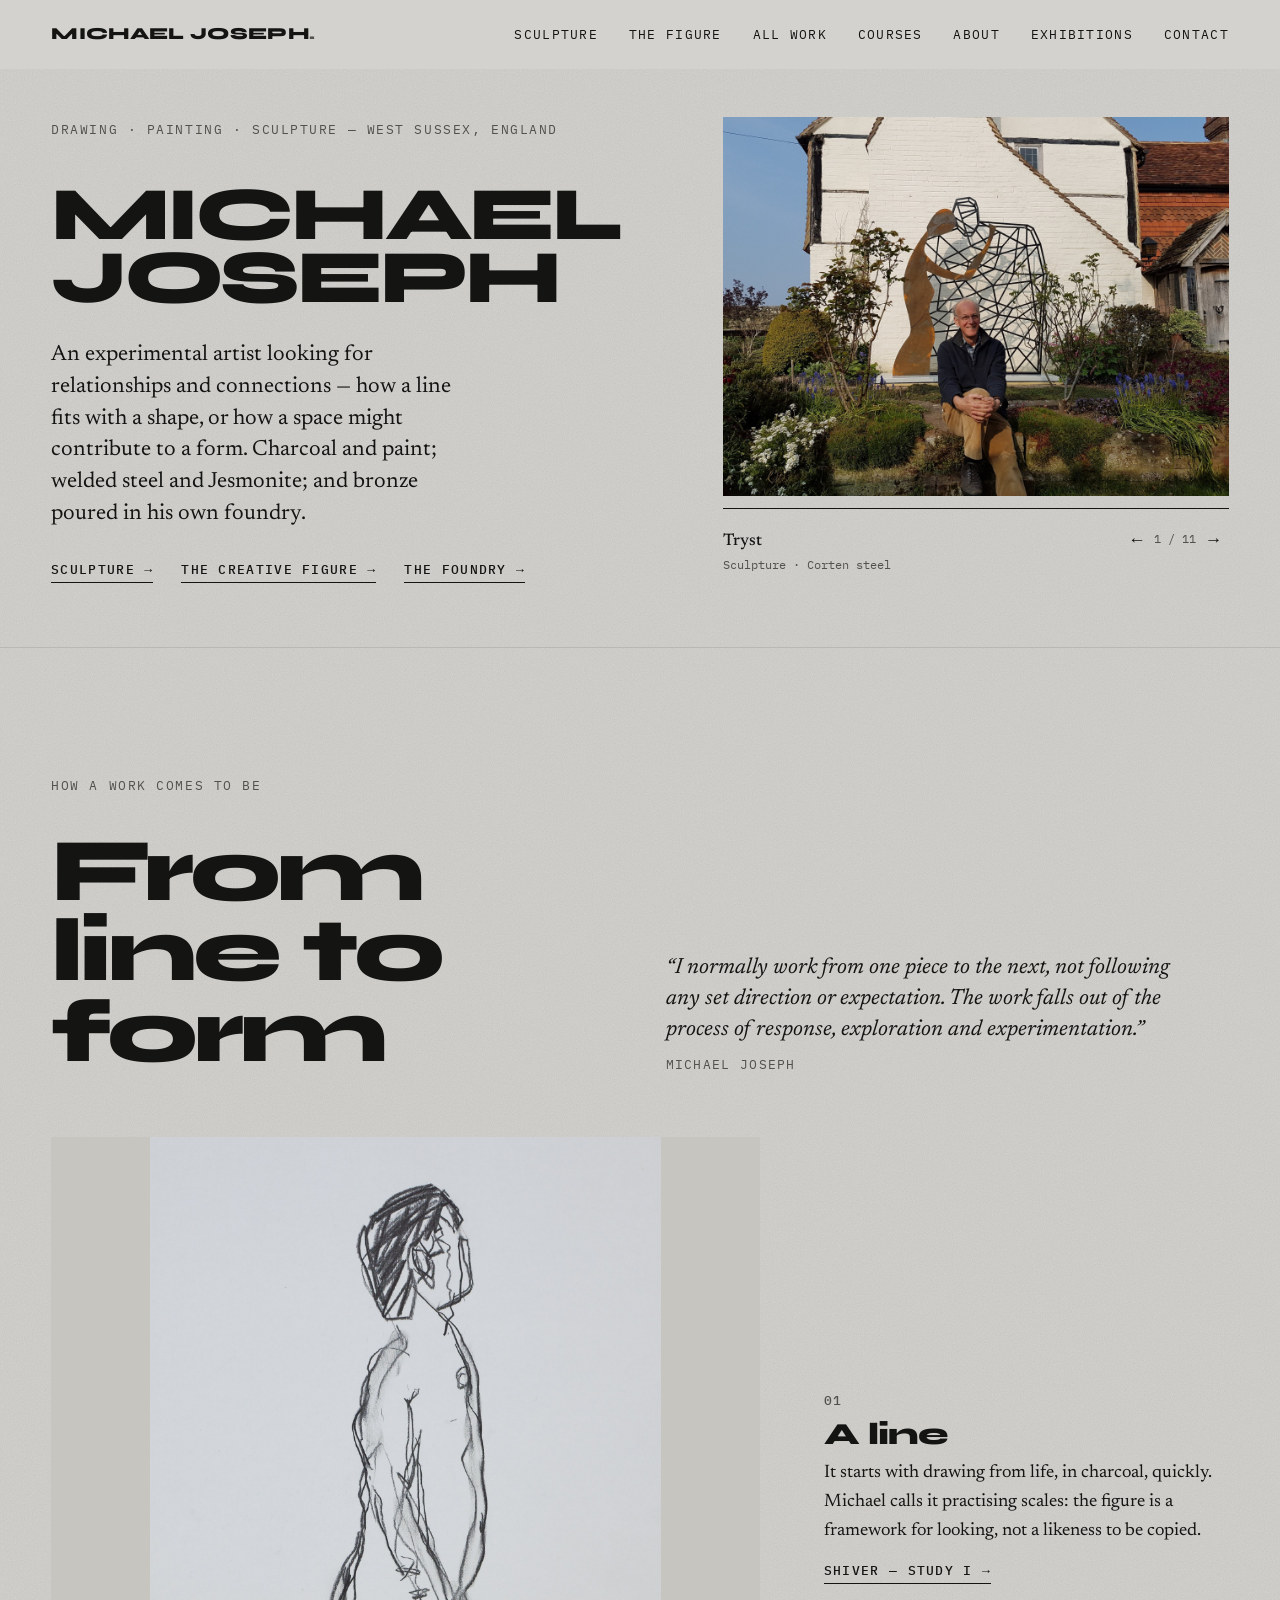
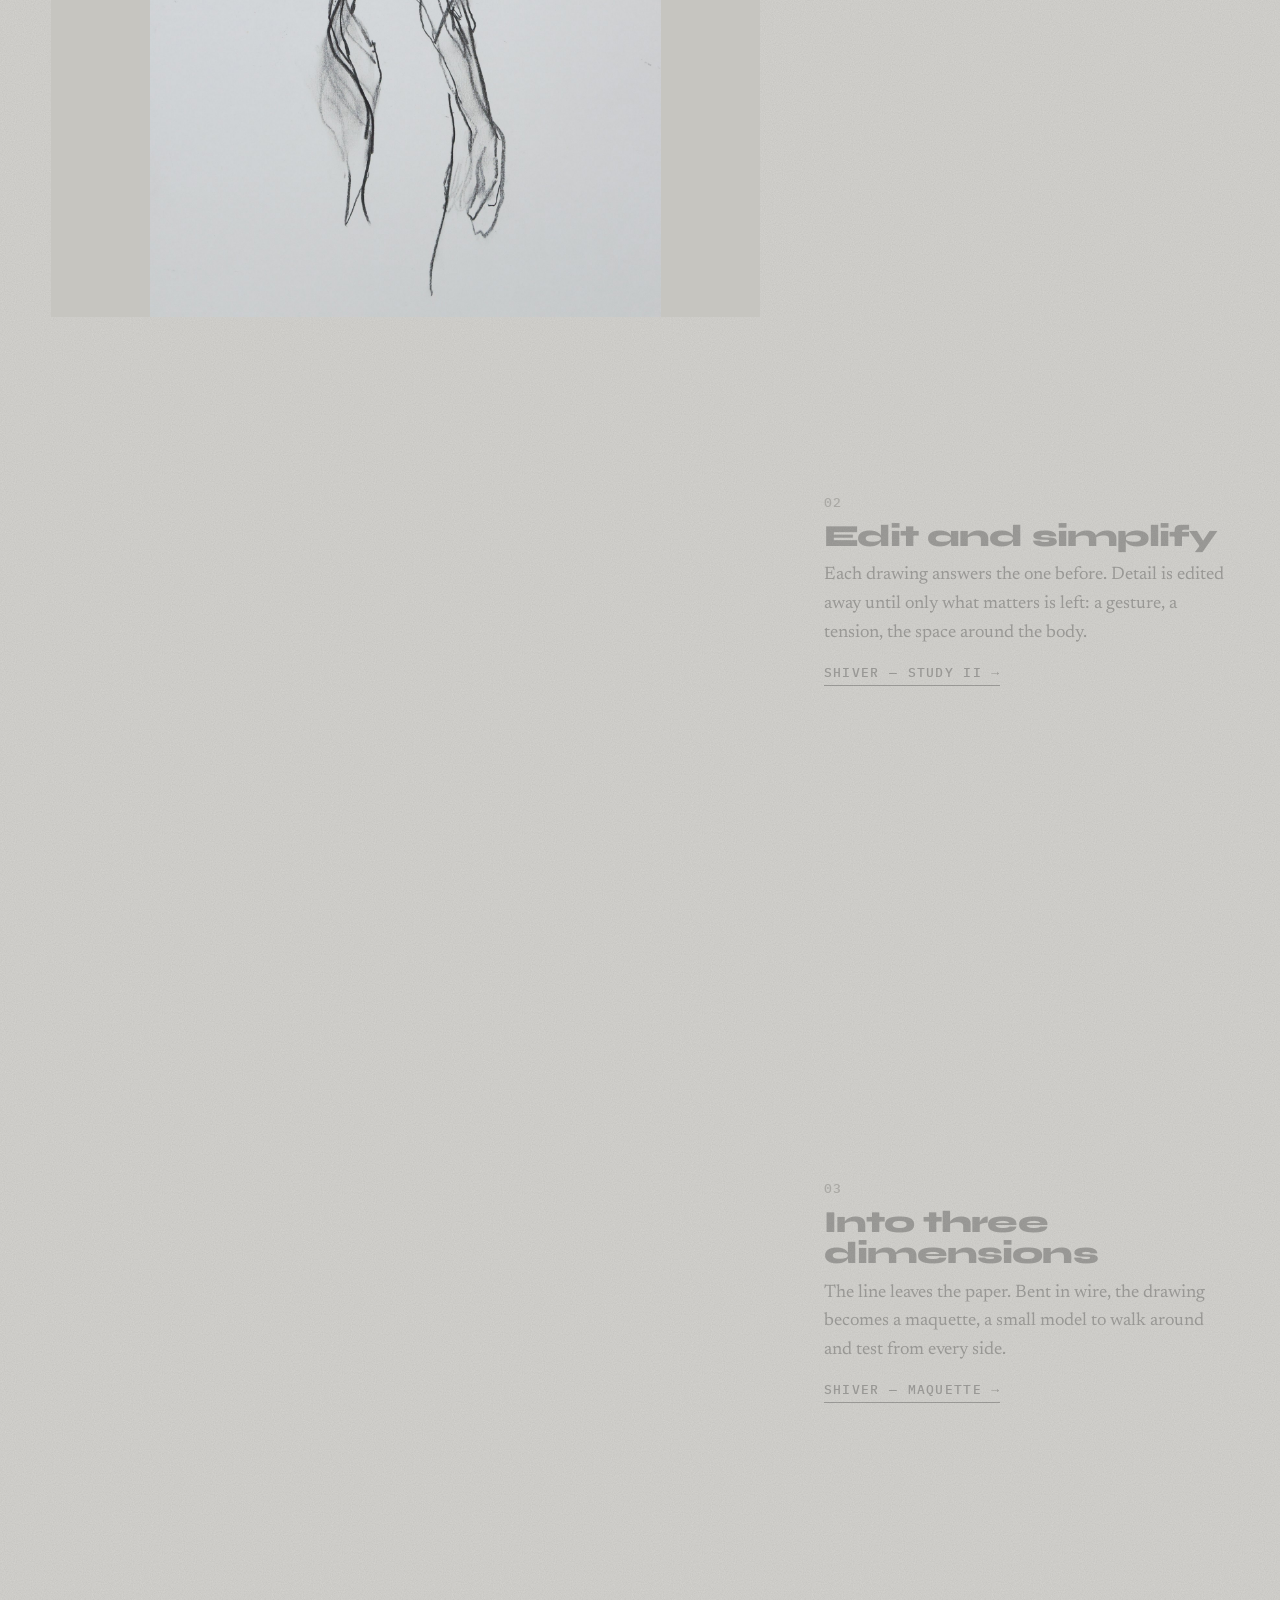
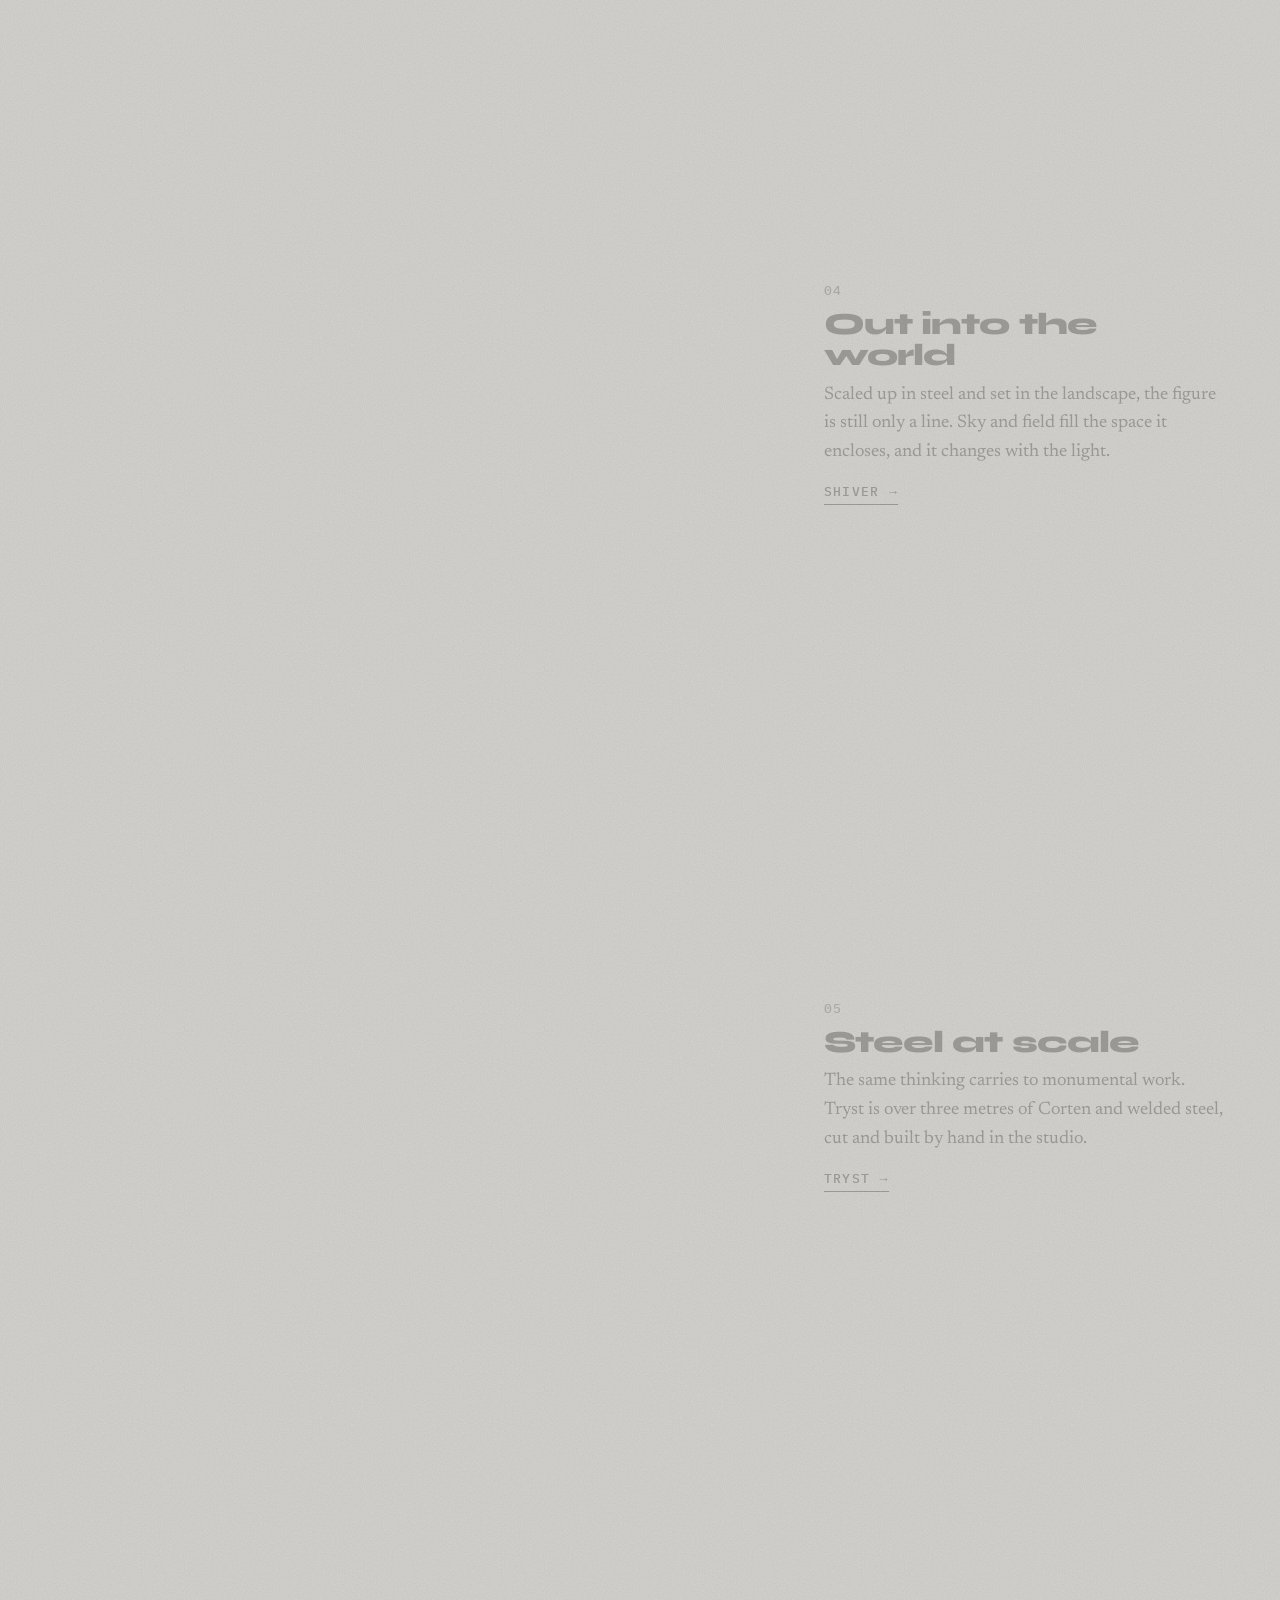
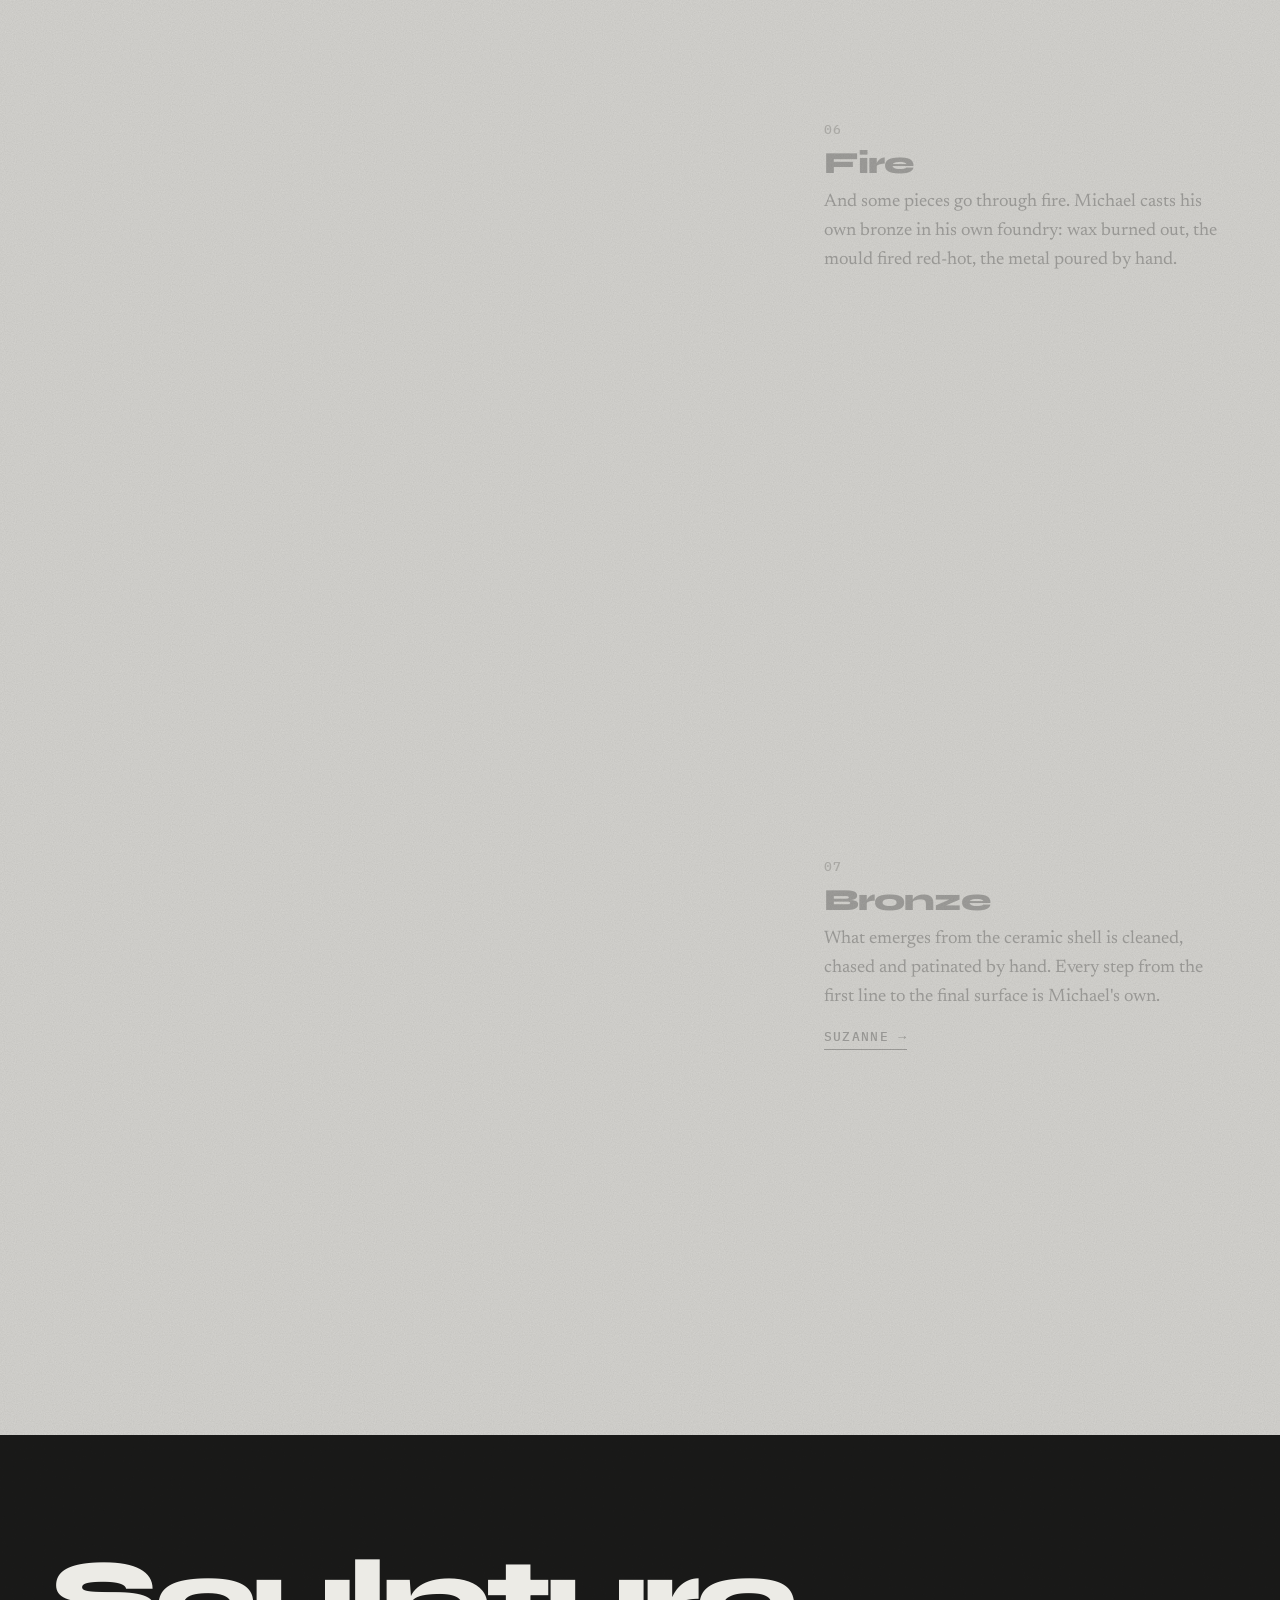
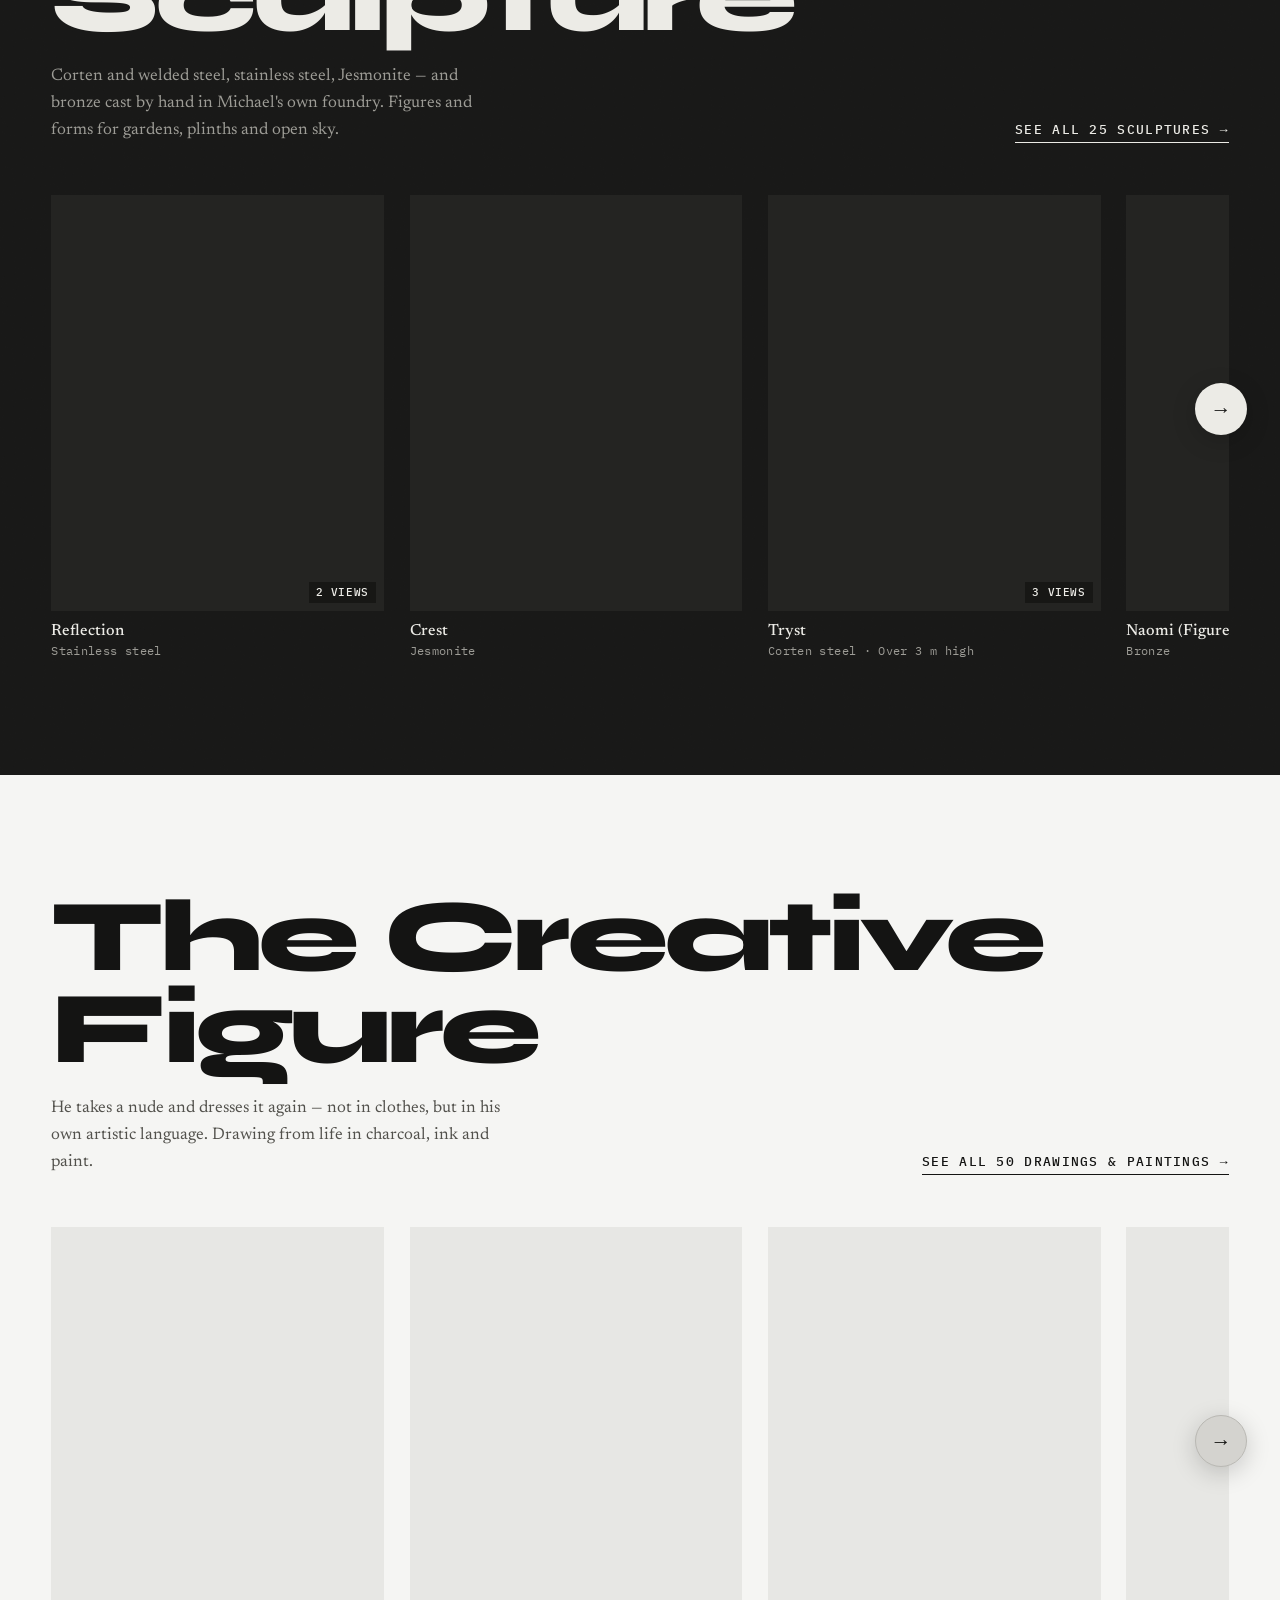
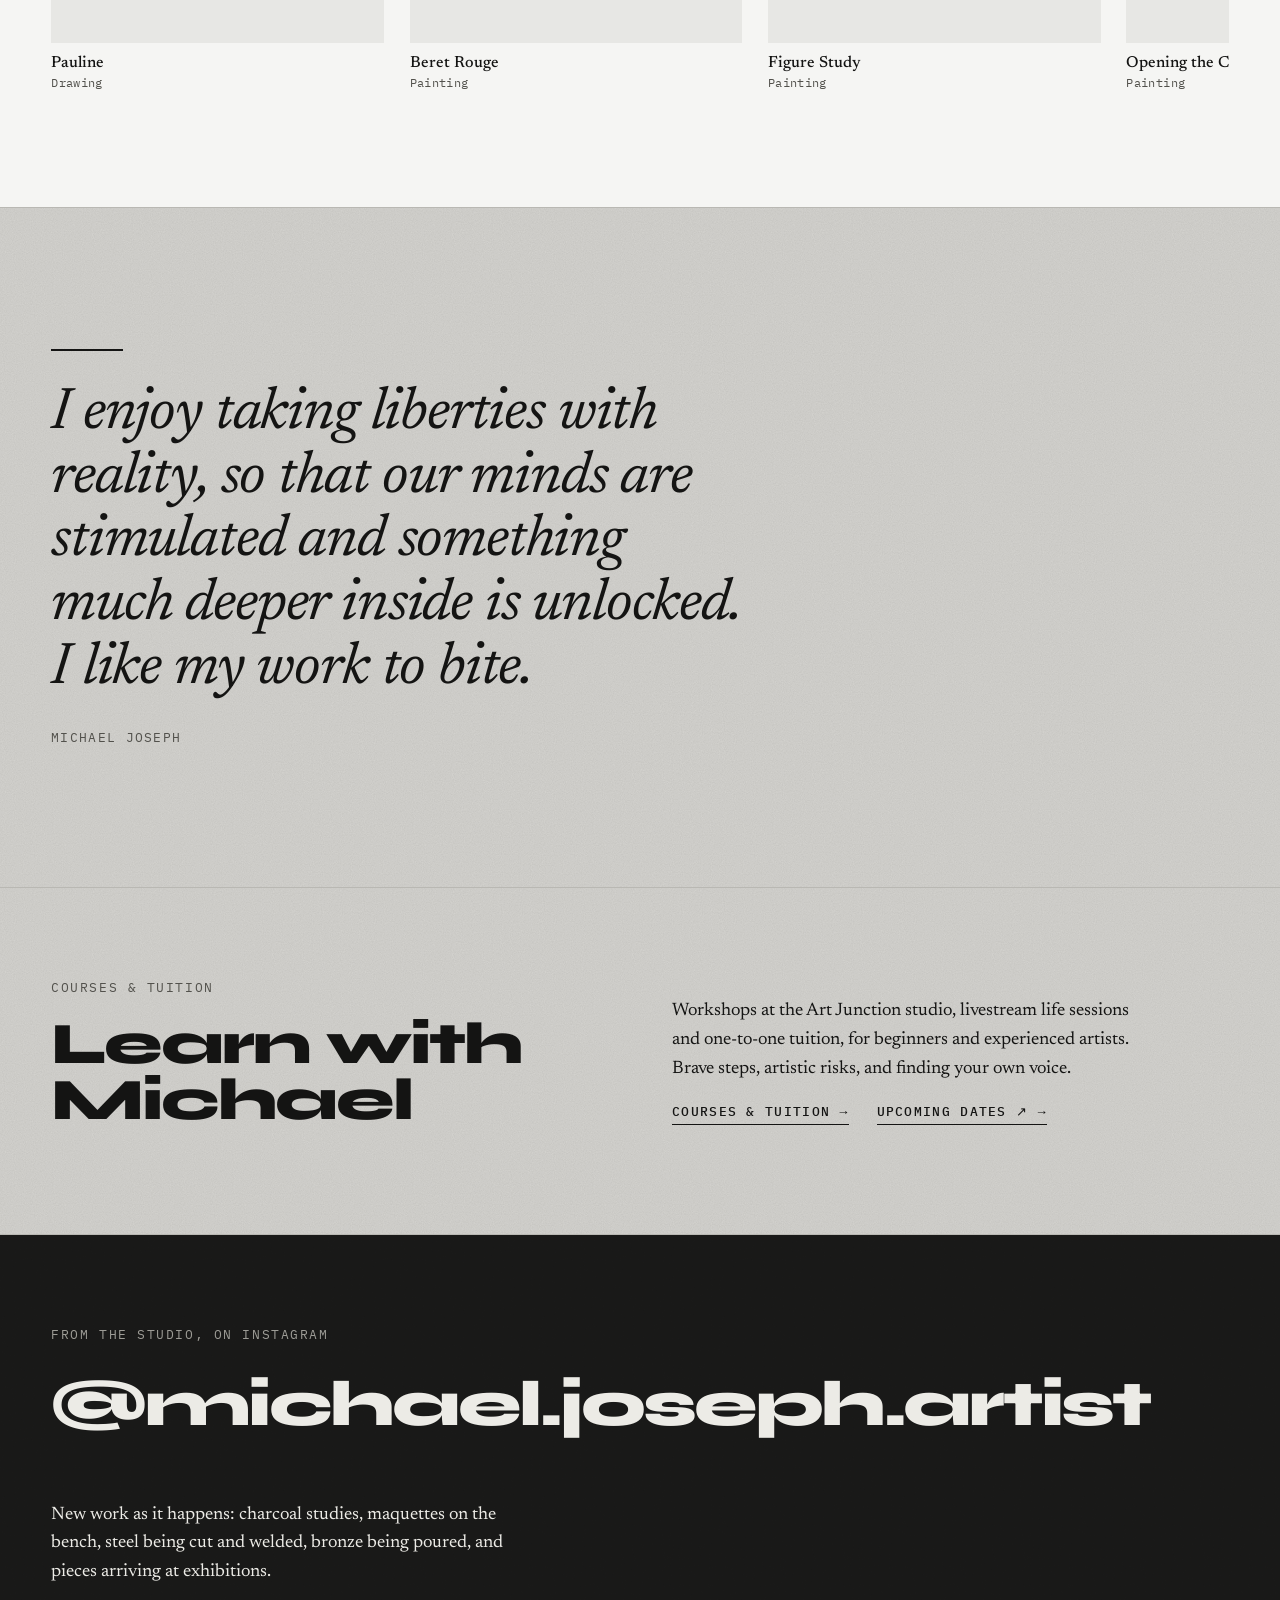
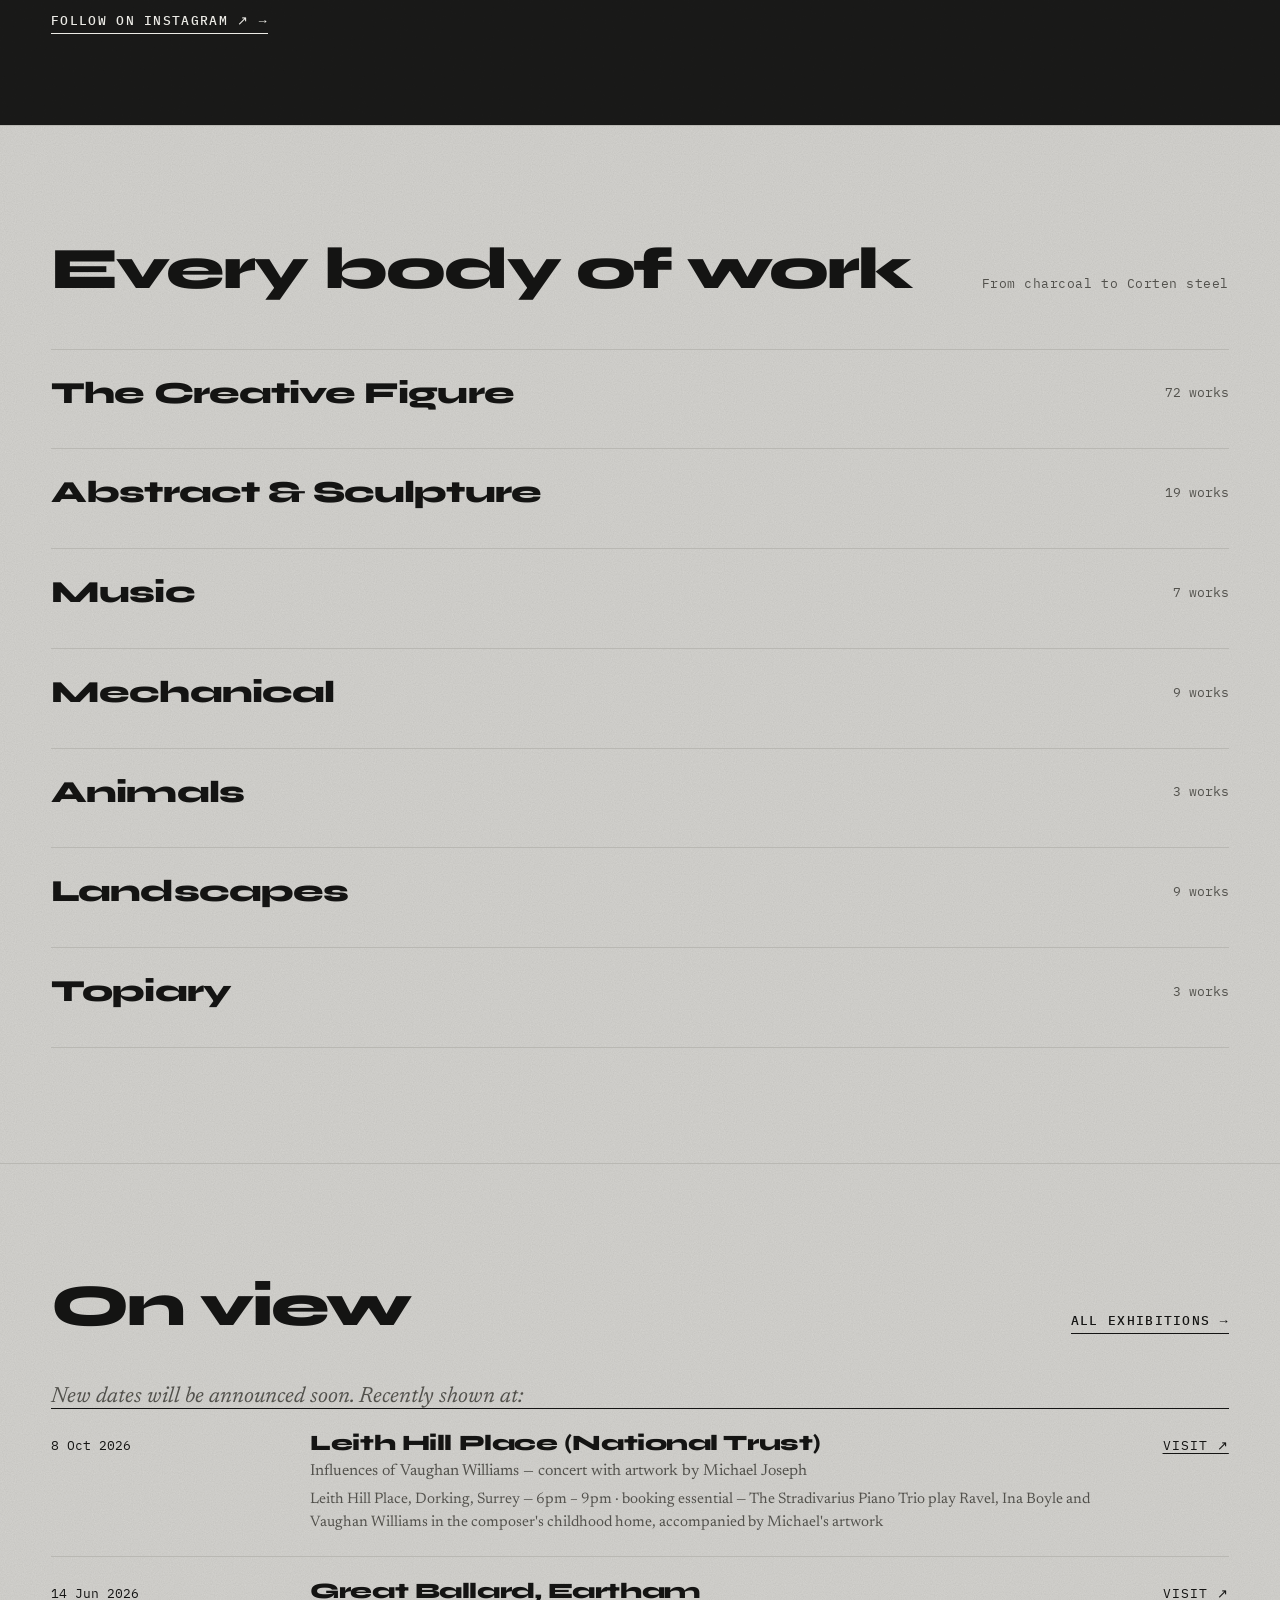
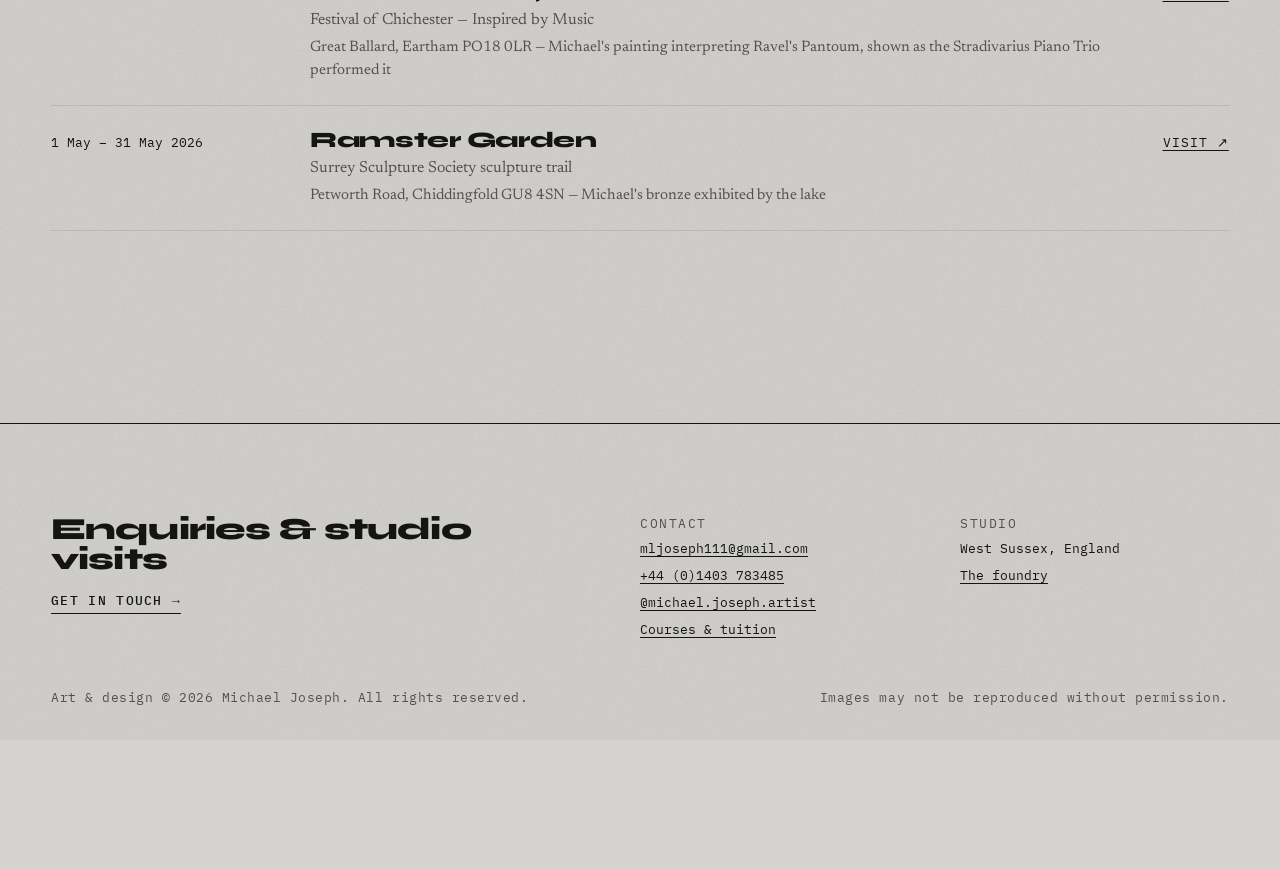
==== commit a0a9b23c: "Home reel frame takes each work's own shape The frame was fixed at 4:5, so the reel's 6 square works" ====
--- a/index.html
+++ b/index.html
@@ -14,7 +14,7 @@
   <meta property="og:title" content="Michael Joseph — Sculptor &amp; Artist, West Sussex | Steel, Bronze, Drawing &amp; Painting">
   <meta property="og:description" content="Michael Joseph — British sculptor and artist in West Sussex. Corten and welded steel, bronze cast in his own foundry, and figurative drawing and painting.">
   <meta property="og:url" content="https://www.mjartist.com/">
-  <meta property="og:image" content="https://static.wixstatic.com/media/c7e04c_1aaf16844beb44eeb6a325149c50b855~mv2_d_2947_2210_s_2.jpg/v1/fit/w_1200,h_1200,q_85,enc_auto/c7e04c_1aaf16844beb44eeb6a325149c50b855~mv2_d_2947_2210_s_2.jpg">
+  <meta property="og:image" content="https://www.mjartist.com/images/scale-image.jpg">
   <meta name="twitter:card" content="summary_large_image">
   <meta name="theme-color" content="#d4d3cf">
   <link rel="icon" href="favicon.ico?v=6" sizes="48x48">
@@ -58,7 +58,7 @@
           </div>
         </div>
         <figure class="show-reel" id="reel" aria-roledescription="slideshow" aria-label="Selected works">
-          <div class="reel-frame"><img class="on" src="https://static.wixstatic.com/media/c7e04c_1aaf16844beb44eeb6a325149c50b855~mv2_d_2947_2210_s_2.jpg/v1/fit/w_1400,h_1400,q_85,enc_auto/c7e04c_1aaf16844beb44eeb6a325149c50b855~mv2_d_2947_2210_s_2.jpg" alt="Tryst — Corten steel by Michael Joseph" fetchpriority="high"></div>
+          <div class="reel-frame" style="--ar: 2400 / 1800"><img class="on" src="images/scale-image.jpg" alt="Tryst — Corten steel by Michael Joseph" fetchpriority="high"></div>
           <div class="reel-progress" aria-hidden="true"><i></i></div>
           <figcaption class="reel-bar">
             <span class="t" aria-live="polite">Tryst</span>
@@ -81,8 +81,8 @@
           <blockquote class="story-quote">“I normally work from one piece to the next, not following any set direction or expectation. The work falls out of the process of response, exploration and experimentation.”<cite>Michael Joseph</cite></blockquote>
         </header>
         <div class="story-grid">
-          <div class="story-stage" aria-hidden="true"><figure class="on" data-i="0"><img src="https://static.wixstatic.com/media/c7e04c_9e3f6644659549748d79494a0581166c~mv2_d_3438_5248_s_4_2.jpg/v1/fit/w_1400,h_1400,q_85,enc_auto/c7e04c_9e3f6644659549748d79494a0581166c~mv2_d_3438_5248_s_4_2.jpg" alt="Shiver — study I — drawing by Michael Joseph" loading="lazy"></figure><figure class="" data-i="1"><img src="https://static.wixstatic.com/media/c7e04c_85a02d29e54f41da81177a58b0f44647~mv2_d_3080_4755_s_4_2.jpg/v1/fit/w_1400,h_1400,q_85,enc_auto/c7e04c_85a02d29e54f41da81177a58b0f44647~mv2_d_3080_4755_s_4_2.jpg" alt="Shiver — study II — drawing by Michael Joseph" loading="lazy"></figure><figure class="" data-i="2"><img src="https://static.wixstatic.com/media/c7e04c_34cac9f9c15842f2852c474536d774c5~mv2_d_1525_2592_s_2.jpg/v1/fit/w_1400,h_1400,q_85,enc_auto/c7e04c_34cac9f9c15842f2852c474536d774c5~mv2_d_1525_2592_s_2.jpg" alt="Shiver — maquette — sculpture by Michael Joseph" loading="lazy"></figure><figure class="" data-i="3"><img src="https://static.wixstatic.com/media/c7e04c_0bbd1cec35f347069d20db0ef0383846~mv2.jpg/v1/fit/w_1400,h_1400,q_85,enc_auto/c7e04c_0bbd1cec35f347069d20db0ef0383846~mv2.jpg" alt="Shiver — Steel by Michael Joseph" loading="lazy"></figure><figure class="" data-i="4"><img src="images/tryst.jpg" alt="Tryst — Corten steel by Michael Joseph" loading="lazy"></figure><figure class="" data-i="5"><video data-story-video muted loop playsinline preload="none" poster="images/foundry/5-pour.jpg" aria-label="Fire"><source src="media/foundry-pour.mp4" type="video/mp4"></video></figure><figure class="" data-i="6"><img src="https://static.wixstatic.com/media/c7e04c_369285bca8844dbcafc2401d9ecca93d~mv2.jpg/v1/fit/w_1400,h_1400,q_85,enc_auto/c7e04c_369285bca8844dbcafc2401d9ecca93d~mv2.jpg" alt="Suzanne — Bronze, cast in the artist&#x27;s own foundry by Michael Joseph" loading="lazy"></figure></div>
-          <ol class="story-steps"><li class="story-step" data-i="0"><figure class="story-inline"><img src="https://static.wixstatic.com/media/c7e04c_9e3f6644659549748d79494a0581166c~mv2_d_3438_5248_s_4_2.jpg/v1/fit/w_900,h_900,q_85,enc_auto/c7e04c_9e3f6644659549748d79494a0581166c~mv2_d_3438_5248_s_4_2.jpg" alt="Shiver — study I — drawing by Michael Joseph" loading="lazy"></figure><p class="story-n">01</p><h3>A line</h3><p>It starts with drawing from life, in charcoal, quickly. Michael calls it practising scales: the figure is a framework for looking, not a likeness to be copied.</p><a class="arrow-link" href="art/shiver-study-i.html">Shiver — study I</a></li><li class="story-step" data-i="1"><figure class="story-inline"><img src="https://static.wixstatic.com/media/c7e04c_85a02d29e54f41da81177a58b0f44647~mv2_d_3080_4755_s_4_2.jpg/v1/fit/w_900,h_900,q_85,enc_auto/c7e04c_85a02d29e54f41da81177a58b0f44647~mv2_d_3080_4755_s_4_2.jpg" alt="Shiver — study II — drawing by Michael Joseph" loading="lazy"></figure><p class="story-n">02</p><h3>Edit and simplify</h3><p>Each drawing answers the one before. Detail is edited away until only what matters is left: a gesture, a tension, the space around the body.</p><a class="arrow-link" href="art/shiver-study-ii.html">Shiver — study II</a></li><li class="story-step" data-i="2"><figure class="story-inline"><img src="https://static.wixstatic.com/media/c7e04c_34cac9f9c15842f2852c474536d774c5~mv2_d_1525_2592_s_2.jpg/v1/fit/w_900,h_900,q_85,enc_auto/c7e04c_34cac9f9c15842f2852c474536d774c5~mv2_d_1525_2592_s_2.jpg" alt="Shiver — maquette — sculpture by Michael Joseph" loading="lazy"></figure><p class="story-n">03</p><h3>Into three dimensions</h3><p>The line leaves the paper. Bent in wire, the drawing becomes a maquette, a small model to walk around and test from every side.</p><a class="arrow-link" href="art/shiver-maquette.html">Shiver — maquette</a></li><li class="story-step" data-i="3"><figure class="story-inline"><img src="https://static.wixstatic.com/media/c7e04c_0bbd1cec35f347069d20db0ef0383846~mv2.jpg/v1/fit/w_900,h_900,q_85,enc_auto/c7e04c_0bbd1cec35f347069d20db0ef0383846~mv2.jpg" alt="Shiver — Steel by Michael Joseph" loading="lazy"></figure><p class="story-n">04</p><h3>Out into the world</h3><p>Scaled up in steel and set in the landscape, the figure is still only a line. Sky and field fill the space it encloses, and it changes with the light.</p><a class="arrow-link" href="art/shiver.html">Shiver</a></li><li class="story-step" data-i="4"><figure class="story-inline"><img src="images/tryst.jpg" alt="Tryst — Corten steel by Michael Joseph" loading="lazy"></figure><p class="story-n">05</p><h3>Steel at scale</h3><p>The same thinking carries to monumental work. Tryst is over three metres of Corten and welded steel, cut and built by hand in the studio.</p><a class="arrow-link" href="art/tryst.html">Tryst</a></li><li class="story-step" data-i="5"><figure class="story-inline"><img src="images/foundry/5-pour.jpg" alt="Fire" loading="lazy"></figure><p class="story-n">06</p><h3>Fire</h3><p>And some pieces go through fire. Michael casts his own bronze in his own foundry: wax burned out, the mould fired red-hot, the metal poured by hand.</p></li><li class="story-step" data-i="6"><figure class="story-inline"><img src="https://static.wixstatic.com/media/c7e04c_369285bca8844dbcafc2401d9ecca93d~mv2.jpg/v1/fit/w_900,h_900,q_85,enc_auto/c7e04c_369285bca8844dbcafc2401d9ecca93d~mv2.jpg" alt="Suzanne — Bronze, cast in the artist&#x27;s own foundry by Michael Joseph" loading="lazy"></figure><p class="story-n">07</p><h3>Bronze</h3><p>What emerges from the ceramic shell is cleaned, chased and patinated by hand. Every step from the first line to the final surface is Michael&#x27;s own.</p><a class="arrow-link" href="art/suzanne.html">Suzanne</a></li></ol>
+          <div class="story-stage" aria-hidden="true"><figure class="on" data-i="0"><img src="images/shiver-study-i.jpg" alt="Shiver — study I — drawing by Michael Joseph" loading="lazy"></figure><figure class="" data-i="1"><img src="images/shiver-study-ii.jpg" alt="Shiver — study II — drawing by Michael Joseph" loading="lazy"></figure><figure class="" data-i="2"><img src="images/shiver-maquette.jpg" alt="Shiver — maquette — sculpture by Michael Joseph" loading="lazy"></figure><figure class="" data-i="3"><img src="images/shiver.jpg" alt="Shiver — Steel by Michael Joseph" loading="lazy"></figure><figure class="" data-i="4"><img src="images/tryst.jpg" alt="Tryst — Corten steel by Michael Joseph" loading="lazy"></figure><figure class="" data-i="5"><video data-story-video muted loop playsinline preload="none" poster="images/foundry/5-pour.jpg" aria-label="Fire"><source src="media/foundry-pour.mp4" type="video/mp4"></video></figure><figure class="" data-i="6"><img src="images/suzanne.jpg" alt="Suzanne — Bronze, cast in the artist&#x27;s own foundry by Michael Joseph" loading="lazy"></figure></div>
+          <ol class="story-steps"><li class="story-step" data-i="0"><figure class="story-inline"><img src="images/shiver-study-i.jpg" alt="Shiver — study I — drawing by Michael Joseph" loading="lazy"></figure><p class="story-n">01</p><h3>A line</h3><p>It starts with drawing from life, in charcoal, quickly. Michael calls it practising scales: the figure is a framework for looking, not a likeness to be copied.</p><a class="arrow-link" href="art/shiver-study-i.html">Shiver — study I</a></li><li class="story-step" data-i="1"><figure class="story-inline"><img src="images/shiver-study-ii.jpg" alt="Shiver — study II — drawing by Michael Joseph" loading="lazy"></figure><p class="story-n">02</p><h3>Edit and simplify</h3><p>Each drawing answers the one before. Detail is edited away until only what matters is left: a gesture, a tension, the space around the body.</p><a class="arrow-link" href="art/shiver-study-ii.html">Shiver — study II</a></li><li class="story-step" data-i="2"><figure class="story-inline"><img src="images/shiver-maquette.jpg" alt="Shiver — maquette — sculpture by Michael Joseph" loading="lazy"></figure><p class="story-n">03</p><h3>Into three dimensions</h3><p>The line leaves the paper. Bent in wire, the drawing becomes a maquette, a small model to walk around and test from every side.</p><a class="arrow-link" href="art/shiver-maquette.html">Shiver — maquette</a></li><li class="story-step" data-i="3"><figure class="story-inline"><img src="images/shiver.jpg" alt="Shiver — Steel by Michael Joseph" loading="lazy"></figure><p class="story-n">04</p><h3>Out into the world</h3><p>Scaled up in steel and set in the landscape, the figure is still only a line. Sky and field fill the space it encloses, and it changes with the light.</p><a class="arrow-link" href="art/shiver.html">Shiver</a></li><li class="story-step" data-i="4"><figure class="story-inline"><img src="images/tryst.jpg" alt="Tryst — Corten steel by Michael Joseph" loading="lazy"></figure><p class="story-n">05</p><h3>Steel at scale</h3><p>The same thinking carries to monumental work. Tryst is over three metres of Corten and welded steel, cut and built by hand in the studio.</p><a class="arrow-link" href="art/tryst.html">Tryst</a></li><li class="story-step" data-i="5"><figure class="story-inline"><img src="images/foundry/5-pour.jpg" alt="Fire" loading="lazy"></figure><p class="story-n">06</p><h3>Fire</h3><p>And some pieces go through fire. Michael casts his own bronze in his own foundry: wax burned out, the mould fired red-hot, the metal poured by hand.</p></li><li class="story-step" data-i="6"><figure class="story-inline"><img src="images/suzanne.jpg" alt="Suzanne — Bronze, cast in the artist&#x27;s own foundry by Michael Joseph" loading="lazy"></figure><p class="story-n">07</p><h3>Bronze</h3><p>What emerges from the ceramic shell is cleaned, chased and patinated by hand. Every step from the first line to the final surface is Michael&#x27;s own.</p><a class="arrow-link" href="art/suzanne.html">Suzanne</a></li></ol>
         </div>
       </div>
     </section>
@@ -94,7 +94,7 @@
           <p>Corten and welded steel, stainless steel, Jesmonite — and bronze cast by hand in Michael's own foundry. Figures and forms for gardens, plinths and open sky.</p>
           <div class="links"><a class="arrow-link" id="sculpture-count" href="sculpture.html">See all 25 sculptures</a></div>
         </div>
-        <div class="strip"><button class="strip-btn prev" type="button" aria-label="Previous works" hidden>&larr;</button><div class="strip-row" id="sculpture-row"><figure class="work" id="w-reflection"><a class="card-link" href="art/reflection.html"><div class="frame"><img src="https://static.wixstatic.com/media/c7e04c_9fba7c71c3984a3aa9974e4b06cdf1aa~mv2.jpg/v1/fit/w_700,h_700,q_85,enc_auto/c7e04c_9fba7c71c3984a3aa9974e4b06cdf1aa~mv2.jpg" alt="Reflection — Stainless steel by Michael Joseph" loading="lazy" decoding="async"><span class="views-badge">2 views</span></div></a><figcaption><span class="t">Reflection</span><span class="m">Stainless steel</span></figcaption></figure><figure class="work" id="w-crest"><a class="card-link" href="art/crest.html"><div class="frame"><img src="https://static.wixstatic.com/media/c7e04c_a7860d4f2c6f4ed28e83534a87fd7b2b~mv2.jpg/v1/fit/w_700,h_700,q_85,enc_auto/c7e04c_a7860d4f2c6f4ed28e83534a87fd7b2b~mv2.jpg" alt="Crest — Jesmonite by Michael Joseph" loading="lazy" decoding="async"></div></a><figcaption><span class="t">Crest</span><span class="m">Jesmonite</span></figcaption></figure><figure class="work" id="w-tryst"><a class="card-link" href="art/tryst.html"><div class="frame"><img src="images/tryst.jpg" alt="Tryst — Corten steel by Michael Joseph" loading="lazy" decoding="async"><span class="views-badge">3 views</span></div></a><figcaption><span class="t">Tryst</span><span class="m">Corten steel · Over 3 m high</span></figcaption></figure><figure class="work" id="w-naomi-figure-with-outline"><a class="card-link" href="art/naomi-figure-with-outline.html"><div class="frame"><img src="https://static.wixstatic.com/media/c7e04c_6d6be651432a4c10a8d6e684d7c4a2e4~mv2_d_1434_2000_s_2.jpg/v1/fit/w_700,h_700,q_85,enc_auto/c7e04c_6d6be651432a4c10a8d6e684d7c4a2e4~mv2_d_1434_2000_s_2.jpg" alt="Naomi (Figure with Outline) — Bronze by Michael Joseph" loading="lazy" decoding="async"></div></a><figcaption><span class="t">Naomi (Figure with Outline)</span><span class="m">Bronze</span></figcaption></figure><figure class="work" id="w-suzanne"><a class="card-link" href="art/suzanne.html"><div class="frame"><img src="https://static.wixstatic.com/media/c7e04c_369285bca8844dbcafc2401d9ecca93d~mv2.jpg/v1/fit/w_700,h_700,q_85,enc_auto/c7e04c_369285bca8844dbcafc2401d9ecca93d~mv2.jpg" alt="Suzanne — Bronze, cast in the artist&#x27;s own foundry by Michael Joseph" loading="lazy" decoding="async"><span class="views-badge">2 views</span></div></a><figcaption><span class="t">Suzanne</span><span class="m">Bronze, cast in the artist&#x27;s own foundry</span></figcaption></figure><figure class="work" id="w-exhausted"><a class="card-link" href="art/exhausted.html"><div class="frame"><img src="https://static.wixstatic.com/media/c7e04c_f991f47f240b45be8b53af304bdad29b~mv2.jpg/v1/fit/w_700,h_700,q_85,enc_auto/c7e04c_f991f47f240b45be8b53af304bdad29b~mv2.jpg" alt="Exhausted — sculpture by Michael Joseph" loading="lazy" decoding="async"></div></a><figcaption><span class="t">Exhausted</span><span class="m">Sculpture</span></figcaption></figure><figure class="work" id="w-the-head-of-africa"><a class="card-link" href="art/the-head-of-africa.html"><div class="frame"><img src="https://static.wixstatic.com/media/c7e04c_a0c55442d0e54b5183d9572ede93250e~mv2.jpg/v1/fit/w_700,h_700,q_85,enc_auto/c7e04c_a0c55442d0e54b5183d9572ede93250e~mv2.jpg" alt="The Head of Africa — sculpture by Michael Joseph" loading="lazy" decoding="async"></div></a><figcaption><span class="t">The Head of Africa</span><span class="m">Sculpture</span></figcaption></figure><figure class="work" id="w-balance"><a class="card-link" href="art/balance.html"><div class="frame"><img src="https://static.wixstatic.com/media/c7e04c_111b3aade9fb4c7b8566e8182d25bb13~mv2_d_3121_3664_s_4_2.jpg/v1/fit/w_700,h_700,q_85,enc_auto/c7e04c_111b3aade9fb4c7b8566e8182d25bb13~mv2_d_3121_3664_s_4_2.jpg" alt="Balance — sculpture by Michael Joseph" loading="lazy" decoding="async"></div></a><figcaption><span class="t">Balance</span><span class="m">Sculpture</span></figcaption></figure><figure class="work" id="w-squaring-the-circle"><a class="card-link" href="art/squaring-the-circle.html"><div class="frame"><img src="https://static.wixstatic.com/media/c7e04c_1f31a914c924492089fd45729d71ccd7~mv2.jpg/v1/fit/w_700,h_700,q_85,enc_auto/c7e04c_1f31a914c924492089fd45729d71ccd7~mv2.jpg" alt="Squaring the Circle — Corten steel by Michael Joseph" loading="lazy" decoding="async"></div></a><figcaption><span class="t">Squaring the Circle</span><span class="m">Corten steel</span></figcaption></figure><figure class="work" id="w-odd-ball"><a class="card-link" href="art/odd-ball.html"><div class="frame"><img src="https://static.wixstatic.com/media/c7e04c_0fd649651ccb4ef1bee7f23de96b9320~mv2.jpg/v1/fit/w_700,h_700,q_85,enc_auto/c7e04c_0fd649651ccb4ef1bee7f23de96b9320~mv2.jpg" alt="Odd Ball — Jesmonite by Michael Joseph" loading="lazy" decoding="async"></div></a><figcaption><span class="t">Odd Ball</span><span class="m">Jesmonite</span></figcaption></figure><figure class="work" id="w-bean-pod"><a class="card-link" href="art/bean-pod.html"><div class="frame"><img src="https://static.wixstatic.com/media/c7e04c_5e9d3661f34f49df86ed49b97acff638~mv2.jpg/v1/fit/w_700,h_700,q_85,enc_auto/c7e04c_5e9d3661f34f49df86ed49b97acff638~mv2.jpg" alt="Bean Pod — Corten steel by Michael Joseph" loading="lazy" decoding="async"></div></a><figcaption><span class="t">Bean Pod</span><span class="m">Corten steel</span></figcaption></figure><figure class="work" id="w-vortex"><a class="card-link" href="art/vortex.html"><div class="frame"><img src="https://static.wixstatic.com/media/c7e04c_df3d7d1ad6f14c8c9ca224127e6df614~mv2.jpg/v1/fit/w_700,h_700,q_85,enc_auto/c7e04c_df3d7d1ad6f14c8c9ca224127e6df614~mv2.jpg" alt="Vortex — sculpture by Michael Joseph" loading="lazy" decoding="async"></div></a><figcaption><span class="t">Vortex</span><span class="m">Sculpture</span></figcaption></figure></div><button class="strip-btn next" type="button" aria-label="More works" hidden>&rarr;</button></div>
+        <div class="strip"><button class="strip-btn prev" type="button" aria-label="Previous works" hidden>&larr;</button><div class="strip-row" id="sculpture-row"><figure class="work" id="w-reflection"><a class="card-link" href="art/reflection.html"><div class="frame"><img src="images/reflection.jpg" alt="Reflection — Stainless steel by Michael Joseph" loading="lazy" decoding="async"><span class="views-badge">2 views</span></div></a><figcaption><span class="t">Reflection</span><span class="m">Stainless steel</span></figcaption></figure><figure class="work" id="w-crest"><a class="card-link" href="art/crest.html"><div class="frame"><img src="images/crest.jpg" alt="Crest — Jesmonite by Michael Joseph" loading="lazy" decoding="async"></div></a><figcaption><span class="t">Crest</span><span class="m">Jesmonite</span></figcaption></figure><figure class="work" id="w-tryst"><a class="card-link" href="art/tryst.html"><div class="frame"><img src="images/tryst.jpg" alt="Tryst — Corten steel by Michael Joseph" loading="lazy" decoding="async"><span class="views-badge">3 views</span></div></a><figcaption><span class="t">Tryst</span><span class="m">Corten steel · Over 3 m high</span></figcaption></figure><figure class="work" id="w-naomi-figure-with-outline"><a class="card-link" href="art/naomi-figure-with-outline.html"><div class="frame"><img src="images/naomi-figure-with-outline.jpg" alt="Naomi (Figure with Outline) — Bronze by Michael Joseph" loading="lazy" decoding="async"></div></a><figcaption><span class="t">Naomi (Figure with Outline)</span><span class="m">Bronze</span></figcaption></figure><figure class="work" id="w-suzanne"><a class="card-link" href="art/suzanne.html"><div class="frame"><img src="images/suzanne.jpg" alt="Suzanne — Bronze, cast in the artist&#x27;s own foundry by Michael Joseph" loading="lazy" decoding="async"><span class="views-badge">2 views</span></div></a><figcaption><span class="t">Suzanne</span><span class="m">Bronze, cast in the artist&#x27;s own foundry</span></figcaption></figure><figure class="work" id="w-exhausted"><a class="card-link" href="art/exhausted.html"><div class="frame"><img src="images/exhausted.jpg" alt="Exhausted — sculpture by Michael Joseph" loading="lazy" decoding="async"></div></a><figcaption><span class="t">Exhausted</span><span class="m">Sculpture</span></figcaption></figure><figure class="work" id="w-the-head-of-africa"><a class="card-link" href="art/the-head-of-africa.html"><div class="frame"><img src="images/the-head-of-africa.jpg" alt="The Head of Africa — sculpture by Michael Joseph" loading="lazy" decoding="async"></div></a><figcaption><span class="t">The Head of Africa</span><span class="m">Sculpture</span></figcaption></figure><figure class="work" id="w-balance"><a class="card-link" href="art/balance.html"><div class="frame"><img src="images/balance.jpg" alt="Balance — sculpture by Michael Joseph" loading="lazy" decoding="async"></div></a><figcaption><span class="t">Balance</span><span class="m">Sculpture</span></figcaption></figure><figure class="work" id="w-squaring-the-circle"><a class="card-link" href="art/squaring-the-circle.html"><div class="frame"><img src="images/squaring-the-circle.jpg" alt="Squaring the Circle — Corten steel by Michael Joseph" loading="lazy" decoding="async"></div></a><figcaption><span class="t">Squaring the Circle</span><span class="m">Corten steel</span></figcaption></figure><figure class="work" id="w-odd-ball"><a class="card-link" href="art/odd-ball.html"><div class="frame"><img src="images/odd-ball.jpg" alt="Odd Ball — Jesmonite by Michael Joseph" loading="lazy" decoding="async"></div></a><figcaption><span class="t">Odd Ball</span><span class="m">Jesmonite</span></figcaption></figure><figure class="work" id="w-bean-pod"><a class="card-link" href="art/bean-pod.html"><div class="frame"><img src="images/bean-pod.jpg" alt="Bean Pod — Corten steel by Michael Joseph" loading="lazy" decoding="async"></div></a><figcaption><span class="t">Bean Pod</span><span class="m">Corten steel</span></figcaption></figure><figure class="work" id="w-vortex"><a class="card-link" href="art/vortex.html"><div class="frame"><img src="images/vortex.jpg" alt="Vortex — sculpture by Michael Joseph" loading="lazy" decoding="async"></div></a><figcaption><span class="t">Vortex</span><span class="m">Sculpture</span></figcaption></figure></div><button class="strip-btn next" type="button" aria-label="More works" hidden>&rarr;</button></div>
       </div>
     </section>
 
@@ -105,7 +105,7 @@
           <p>He takes a nude and dresses it again — not in clothes, but in his own artistic language. Drawing from life in charcoal, ink and paint.</p>
           <div class="links"><a class="arrow-link" id="figure-count" href="figure.html">See the whole series</a></div>
         </div>
-        <div class="strip"><button class="strip-btn prev" type="button" aria-label="Previous works" hidden>&larr;</button><div class="strip-row" id="figure-row"><figure class="work" id="w-pauline"><a class="card-link" href="art/pauline.html"><div class="frame"><img src="https://static.wixstatic.com/media/c7e04c_d32fe66b08574cea98639ebfba15c0c2~mv2.jpg/v1/fit/w_700,h_700,q_85,enc_auto/c7e04c_d32fe66b08574cea98639ebfba15c0c2~mv2.jpg" alt="Pauline — drawing by Michael Joseph" loading="lazy" decoding="async"></div></a><figcaption><span class="t">Pauline</span><span class="m">Drawing</span></figcaption></figure><figure class="work" id="w-beret-rouge"><a class="card-link" href="art/beret-rouge.html"><div class="frame"><img src="https://static.wixstatic.com/media/c7e04c_609e52e96de84ae6a6fc9175e4cc2210~mv2.jpg/v1/fit/w_700,h_700,q_85,enc_auto/c7e04c_609e52e96de84ae6a6fc9175e4cc2210~mv2.jpg" alt="Beret Rouge — painting by Michael Joseph" loading="lazy" decoding="async"></div></a><figcaption><span class="t">Beret Rouge</span><span class="m">Painting</span></figcaption></figure><figure class="work" id="w-figure-study"><a class="card-link" href="art/figure-study.html"><div class="frame"><img src="https://static.wixstatic.com/media/c7e04c_87a8057f57944c678fde5d9bd3922364~mv2.jpg/v1/fit/w_700,h_700,q_85,enc_auto/c7e04c_87a8057f57944c678fde5d9bd3922364~mv2.jpg" alt="Figure Study — painting by Michael Joseph" loading="lazy" decoding="async"></div></a><figcaption><span class="t">Figure Study</span><span class="m">Painting</span></figcaption></figure><figure class="work" id="w-opening-the-curtains"><a class="card-link" href="art/opening-the-curtains.html"><div class="frame"><img src="https://static.wixstatic.com/media/c7e04c_5802c15e218a42d9bb3fc7c0c70b3353~mv2_d_2861_2865_s_4_2.jpg/v1/fit/w_700,h_700,q_85,enc_auto/c7e04c_5802c15e218a42d9bb3fc7c0c70b3353~mv2_d_2861_2865_s_4_2.jpg" alt="Opening the Curtains — painting by Michael Joseph" loading="lazy" decoding="async"></div></a><figcaption><span class="t">Opening the Curtains</span><span class="m">Painting</span></figcaption></figure><figure class="work" id="w-mary-jane"><a class="card-link" href="art/mary-jane.html"><div class="frame"><img src="https://static.wixstatic.com/media/c7e04c_f012f6b51bf9486cb6d5eb5dacc50d0a~mv2.jpg/v1/fit/w_700,h_700,q_85,enc_auto/c7e04c_f012f6b51bf9486cb6d5eb5dacc50d0a~mv2.jpg" alt="Mary Jane — painting by Michael Joseph" loading="lazy" decoding="async"></div></a><figcaption><span class="t">Mary Jane</span><span class="m">Painting</span></figcaption></figure><figure class="work" id="w-mike"><a class="card-link" href="art/mike.html"><div class="frame"><img src="https://static.wixstatic.com/media/c7e04c_49944ae504e54ba9bf16c3500cc5f11e~mv2.jpg/v1/fit/w_700,h_700,q_85,enc_auto/c7e04c_49944ae504e54ba9bf16c3500cc5f11e~mv2.jpg" alt="Mike — mixed media by Michael Joseph" loading="lazy" decoding="async"></div></a><figcaption><span class="t">Mike</span><span class="m">Mixed media</span></figcaption></figure><figure class="work" id="w-portrait"><a class="card-link" href="art/portrait.html"><div class="frame"><img src="https://static.wixstatic.com/media/c7e04c_8c1c2865c6b84cd8ad878c30513847d8~mv2.jpg/v1/fit/w_700,h_700,q_85,enc_auto/c7e04c_8c1c2865c6b84cd8ad878c30513847d8~mv2.jpg" alt="Portrait — drawing by Michael Joseph" loading="lazy" decoding="async"></div></a><figcaption><span class="t">Portrait</span><span class="m">Drawing</span></figcaption></figure><figure class="work" id="w-figure-study-ii"><a class="card-link" href="art/figure-study-ii.html"><div class="frame"><img src="https://static.wixstatic.com/media/c7e04c_2394dc5ffce04c1bad9fbb232030e119~mv2.jpg/v1/fit/w_700,h_700,q_85,enc_auto/c7e04c_2394dc5ffce04c1bad9fbb232030e119~mv2.jpg" alt="Figure Study II — painting by Michael Joseph" loading="lazy" decoding="async"></div></a><figcaption><span class="t">Figure Study II</span><span class="m">Painting</span></figcaption></figure><figure class="work" id="w-knees"><a class="card-link" href="art/knees.html"><div class="frame"><img src="https://static.wixstatic.com/media/c7e04c_de4831ae6e6c47809eb62e23c7e1762f~mv2.jpg/v1/fit/w_700,h_700,q_85,enc_auto/c7e04c_de4831ae6e6c47809eb62e23c7e1762f~mv2.jpg" alt="Knees — drawing by Michael Joseph" loading="lazy" decoding="async"></div></a><figcaption><span class="t">Knees</span><span class="m">Drawing</span></figcaption></figure><figure class="work" id="w-conversation"><a class="card-link" href="art/conversation.html"><div class="frame"><img src="https://static.wixstatic.com/media/c7e04c_d82f78d2cfd34d5f99f81208e7148024~mv2.jpg/v1/fit/w_700,h_700,q_85,enc_auto/c7e04c_d82f78d2cfd34d5f99f81208e7148024~mv2.jpg" alt="Conversation — mixed media by Michael Joseph" loading="lazy" decoding="async"></div></a><figcaption><span class="t">Conversation</span><span class="m">Mixed media</span></figcaption></figure><figure class="work" id="w-black-on-black"><a class="card-link" href="art/black-on-black.html"><div class="frame"><img src="https://static.wixstatic.com/media/c7e04c_975035779ad34209a79c299a7d2b245f~mv2_d_2592_2593_s_4_2.jpg/v1/fit/w_700,h_700,q_85,enc_auto/c7e04c_975035779ad34209a79c299a7d2b245f~mv2_d_2592_2593_s_4_2.jpg" alt="Black on Black — painting by Michael Joseph" loading="lazy" decoding="async"></div></a><figcaption><span class="t">Black on Black</span><span class="m">Painting</span></figcaption></figure><figure class="work" id="w-girl-taking-off-her-top"><a class="card-link" href="art/girl-taking-off-her-top.html"><div class="frame"><img src="https://static.wixstatic.com/media/c7e04c_91c1621f652b498fb7ea676b33b0cb3e~mv2_d_1752_1763_s_2.jpg/v1/fit/w_700,h_700,q_85,enc_auto/c7e04c_91c1621f652b498fb7ea676b33b0cb3e~mv2_d_1752_1763_s_2.jpg" alt="Girl Taking off her Top — painting by Michael Joseph" loading="lazy" decoding="async"></div></a><figcaption><span class="t">Girl Taking off her Top</span><span class="m">Painting</span></figcaption></figure></div><button class="strip-btn next" type="button" aria-label="More works" hidden>&rarr;</button></div>
+        <div class="strip"><button class="strip-btn prev" type="button" aria-label="Previous works" hidden>&larr;</button><div class="strip-row" id="figure-row"><figure class="work" id="w-pauline"><a class="card-link" href="art/pauline.html"><div class="frame"><img src="images/pauline.jpg" alt="Pauline — drawing by Michael Joseph" loading="lazy" decoding="async"></div></a><figcaption><span class="t">Pauline</span><span class="m">Drawing</span></figcaption></figure><figure class="work" id="w-beret-rouge"><a class="card-link" href="art/beret-rouge.html"><div class="frame"><img src="images/beret-rouge.jpg" alt="Beret Rouge — painting by Michael Joseph" loading="lazy" decoding="async"></div></a><figcaption><span class="t">Beret Rouge</span><span class="m">Painting</span></figcaption></figure><figure class="work" id="w-figure-study"><a class="card-link" href="art/figure-study.html"><div class="frame"><img src="images/figure-study.jpg" alt="Figure Study — painting by Michael Joseph" loading="lazy" decoding="async"></div></a><figcaption><span class="t">Figure Study</span><span class="m">Painting</span></figcaption></figure><figure class="work" id="w-opening-the-curtains"><a class="card-link" href="art/opening-the-curtains.html"><div class="frame"><img src="images/opening-the-curtains.jpg" alt="Opening the Curtains — painting by Michael Joseph" loading="lazy" decoding="async"></div></a><figcaption><span class="t">Opening the Curtains</span><span class="m">Painting</span></figcaption></figure><figure class="work" id="w-mary-jane"><a class="card-link" href="art/mary-jane.html"><div class="frame"><img src="images/mary-jane.jpg" alt="Mary Jane — painting by Michael Joseph" loading="lazy" decoding="async"></div></a><figcaption><span class="t">Mary Jane</span><span class="m">Painting</span></figcaption></figure><figure class="work" id="w-mike"><a class="card-link" href="art/mike.html"><div class="frame"><img src="images/mike.jpg" alt="Mike — mixed media by Michael Joseph" loading="lazy" decoding="async"></div></a><figcaption><span class="t">Mike</span><span class="m">Mixed media</span></figcaption></figure><figure class="work" id="w-portrait"><a class="card-link" href="art/portrait.html"><div class="frame"><img src="images/portrait.jpg" alt="Portrait — drawing by Michael Joseph" loading="lazy" decoding="async"></div></a><figcaption><span class="t">Portrait</span><span class="m">Drawing</span></figcaption></figure><figure class="work" id="w-figure-study-ii"><a class="card-link" href="art/figure-study-ii.html"><div class="frame"><img src="images/figure-study-ii.jpg" alt="Figure Study II — painting by Michael Joseph" loading="lazy" decoding="async"></div></a><figcaption><span class="t">Figure Study II</span><span class="m">Painting</span></figcaption></figure><figure class="work" id="w-knees"><a class="card-link" href="art/knees.html"><div class="frame"><img src="images/knees.jpg" alt="Knees — drawing by Michael Joseph" loading="lazy" decoding="async"></div></a><figcaption><span class="t">Knees</span><span class="m">Drawing</span></figcaption></figure><figure class="work" id="w-conversation"><a class="card-link" href="art/conversation.html"><div class="frame"><img src="images/conversation.jpg" alt="Conversation — mixed media by Michael Joseph" loading="lazy" decoding="async"></div></a><figcaption><span class="t">Conversation</span><span class="m">Mixed media</span></figcaption></figure><figure class="work" id="w-black-on-black"><a class="card-link" href="art/black-on-black.html"><div class="frame"><img src="images/black-on-black.jpg" alt="Black on Black — painting by Michael Joseph" loading="lazy" decoding="async"></div></a><figcaption><span class="t">Black on Black</span><span class="m">Painting</span></figcaption></figure><figure class="work" id="w-girl-taking-off-her-top"><a class="card-link" href="art/girl-taking-off-her-top.html"><div class="frame"><img src="images/girl-taking-off-her-top.jpg" alt="Girl Taking off her Top — painting by Michael Joseph" loading="lazy" decoding="async"></div></a><figcaption><span class="t">Girl Taking off her Top</span><span class="m">Painting</span></figcaption></figure></div><button class="strip-btn next" type="button" aria-label="More works" hidden>&rarr;</button></div>
       </div>
     </section>
 
--- a/assets/css/style.css
+++ b/assets/css/style.css
@@ -121,7 +121,7 @@
 }
 
 .show-reel { margin: 0; display: grid; gap: 12px; }
-.reel-frame { position: relative; aspect-ratio: 4 / 5; max-height: calc(100vh - 230px); max-height: calc(100svh - 230px); min-height: 320px; width: 100%; background: var(--paper-2); overflow: hidden; }
+.reel-frame { position: relative; aspect-ratio: var(--ar, 4 / 5); transition: aspect-ratio .6s ease; max-height: calc(100vh - 230px); max-height: calc(100svh - 230px); min-height: 320px; width: 100%; background: var(--paper-2); overflow: hidden; }
 .reel-frame .reel-zoom { all: unset; position: absolute; inset: 0; z-index: 1; cursor: zoom-in; }
 .reel-frame img { position: absolute; inset: 0; width: 100%; height: 100%; object-fit: contain; opacity: 0; transition: opacity 1.4s ease; }
 .reel-frame img.on { opacity: 1; }
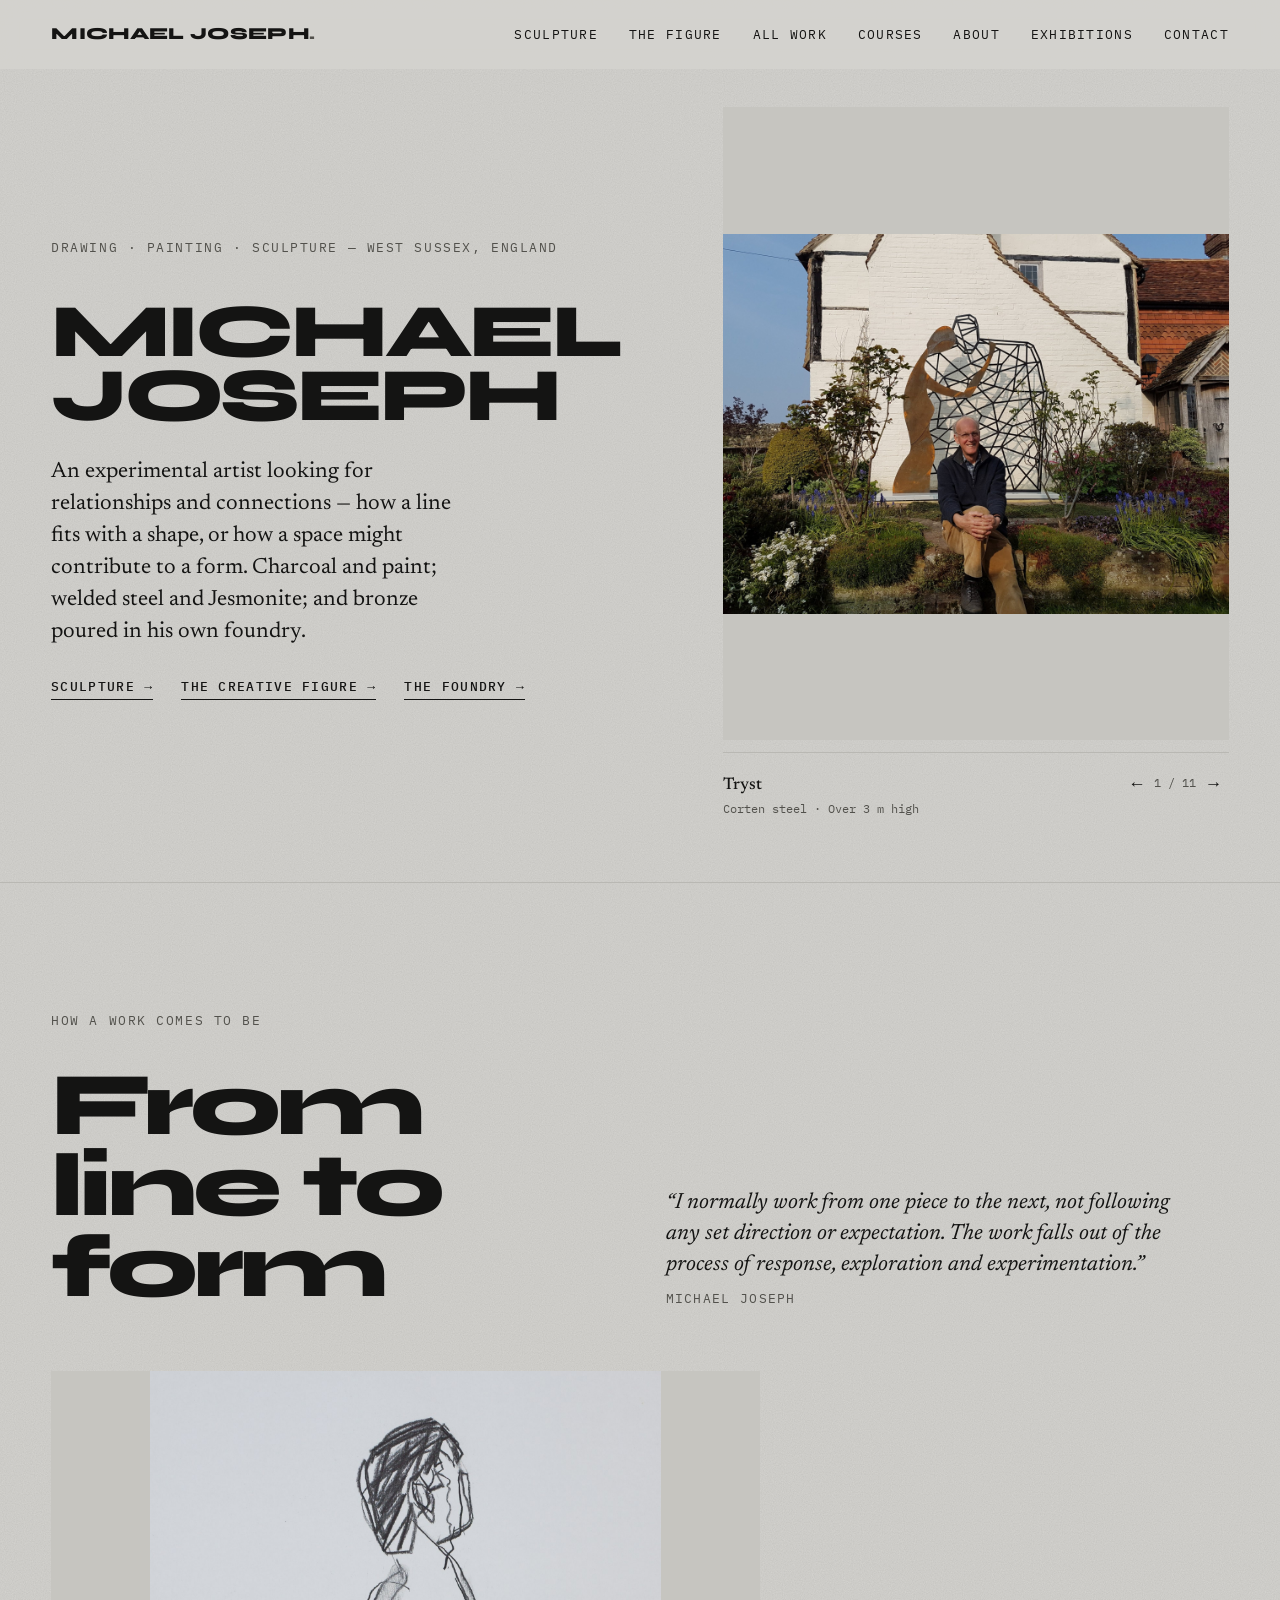
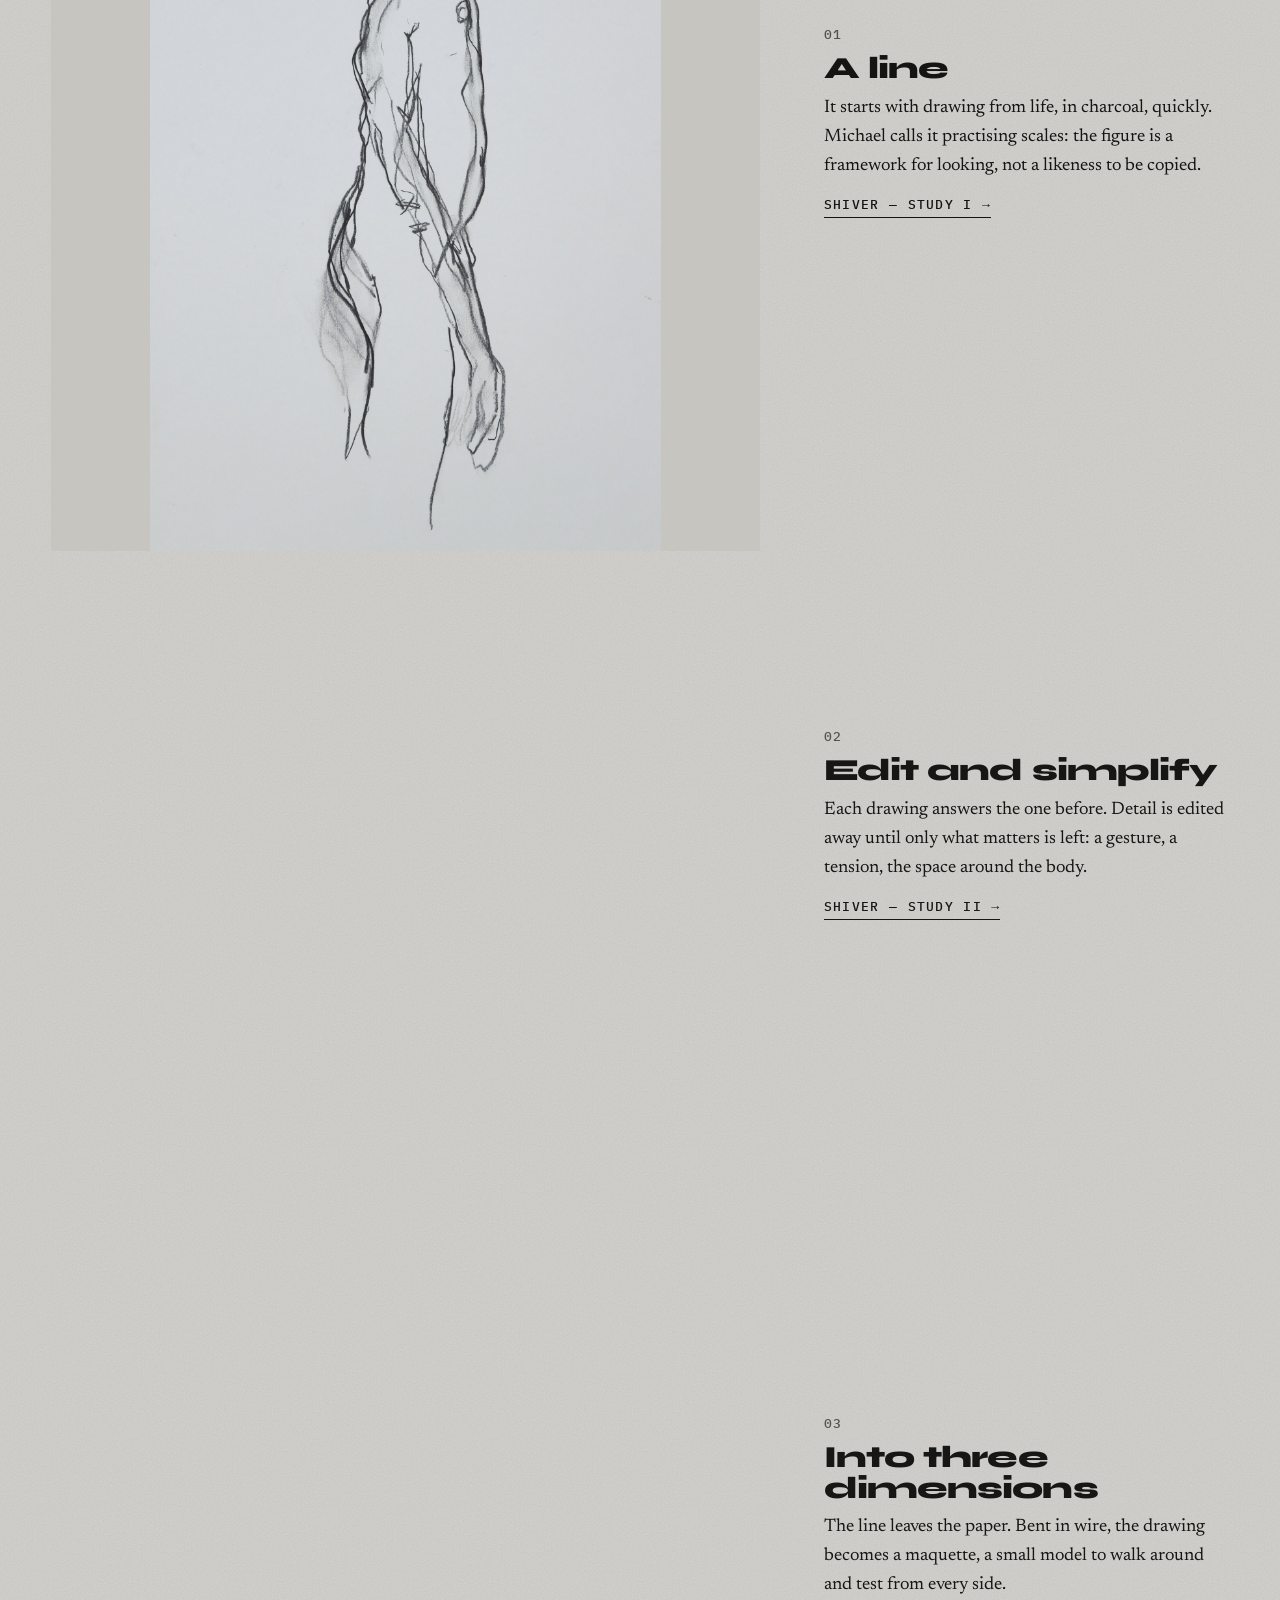
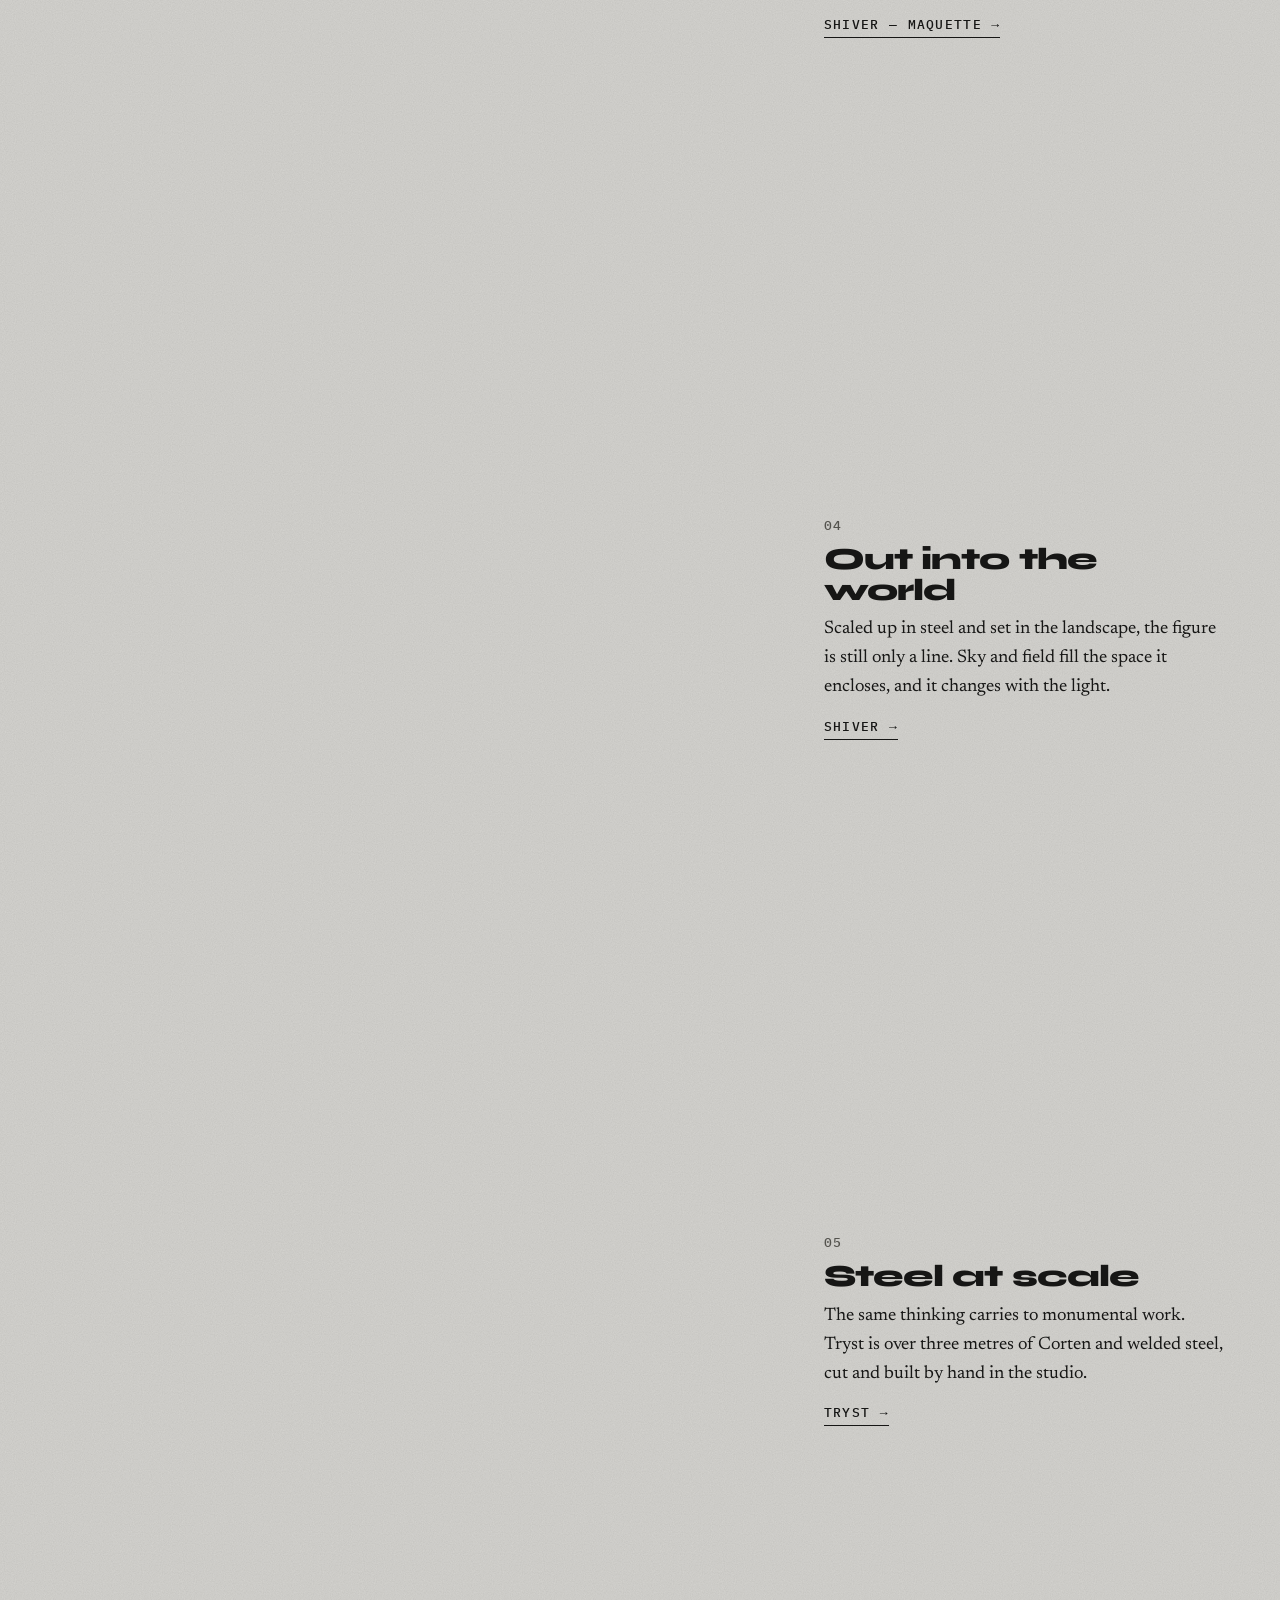
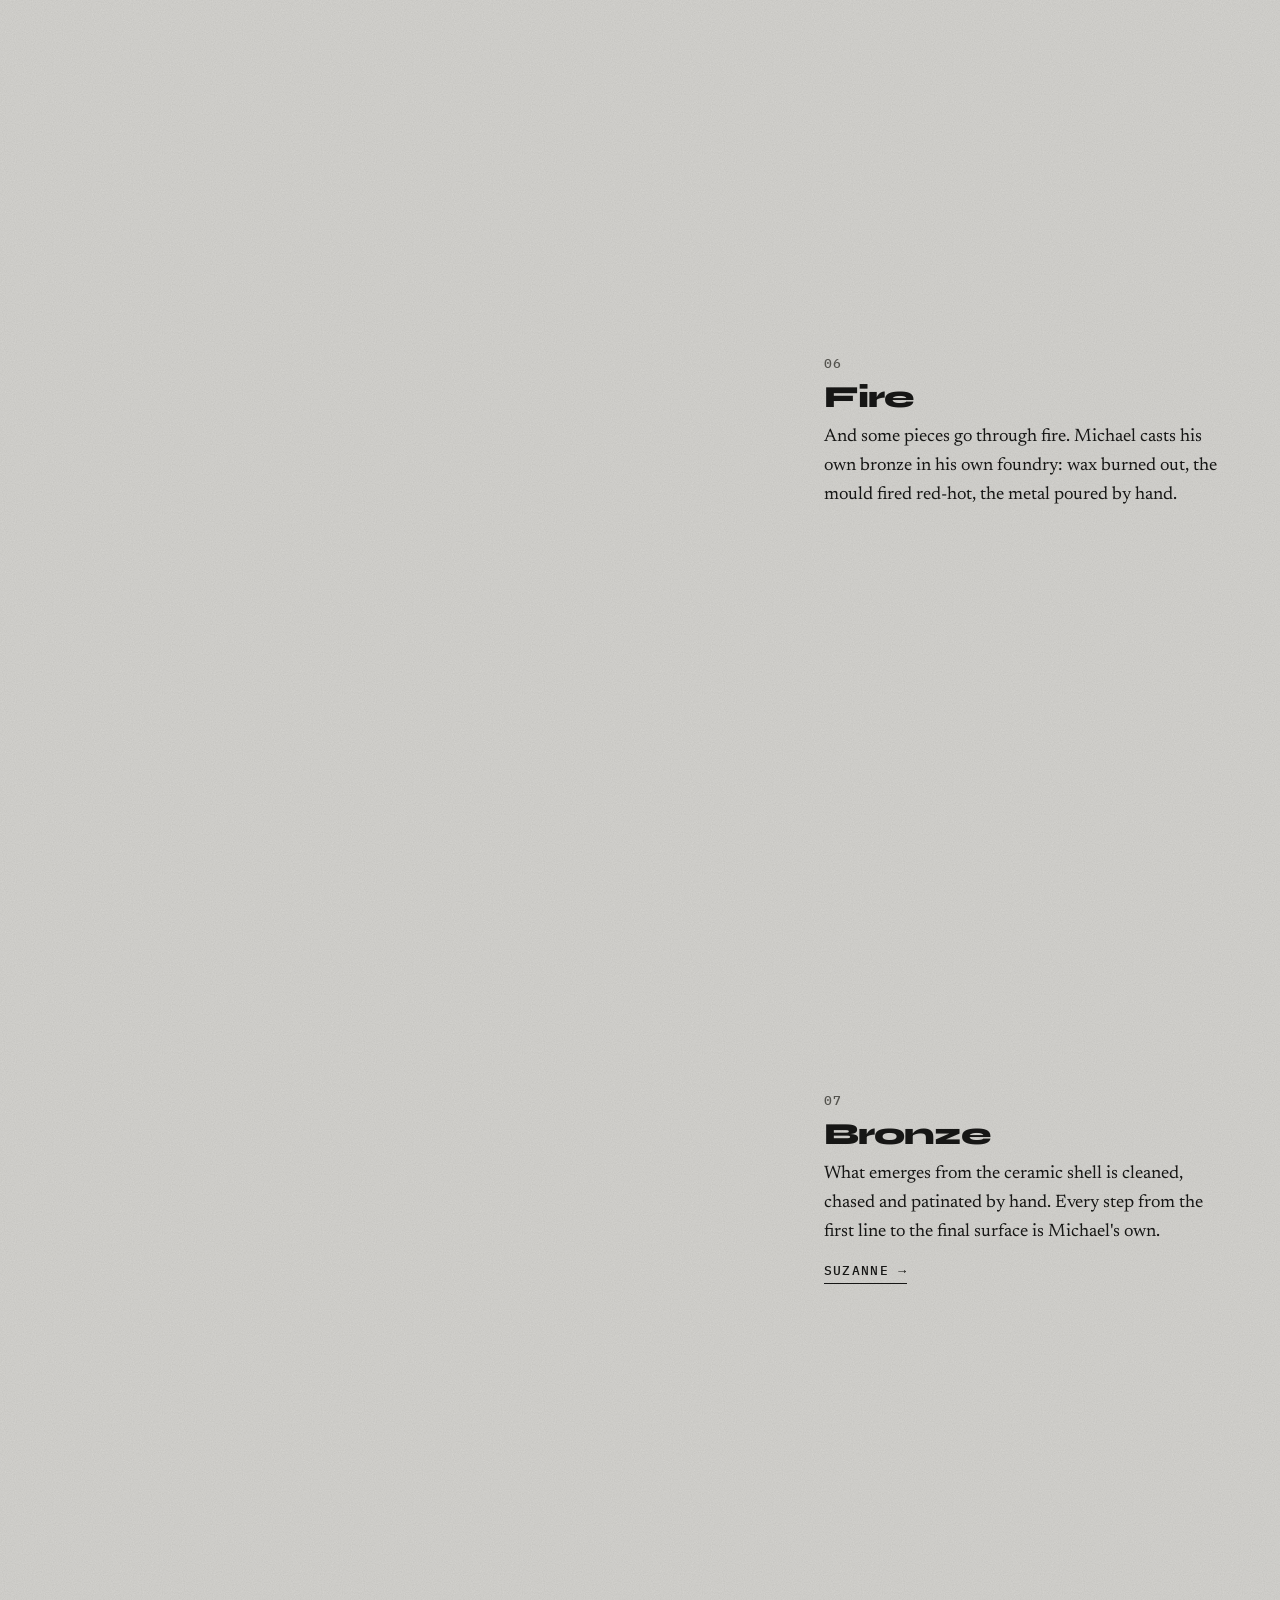
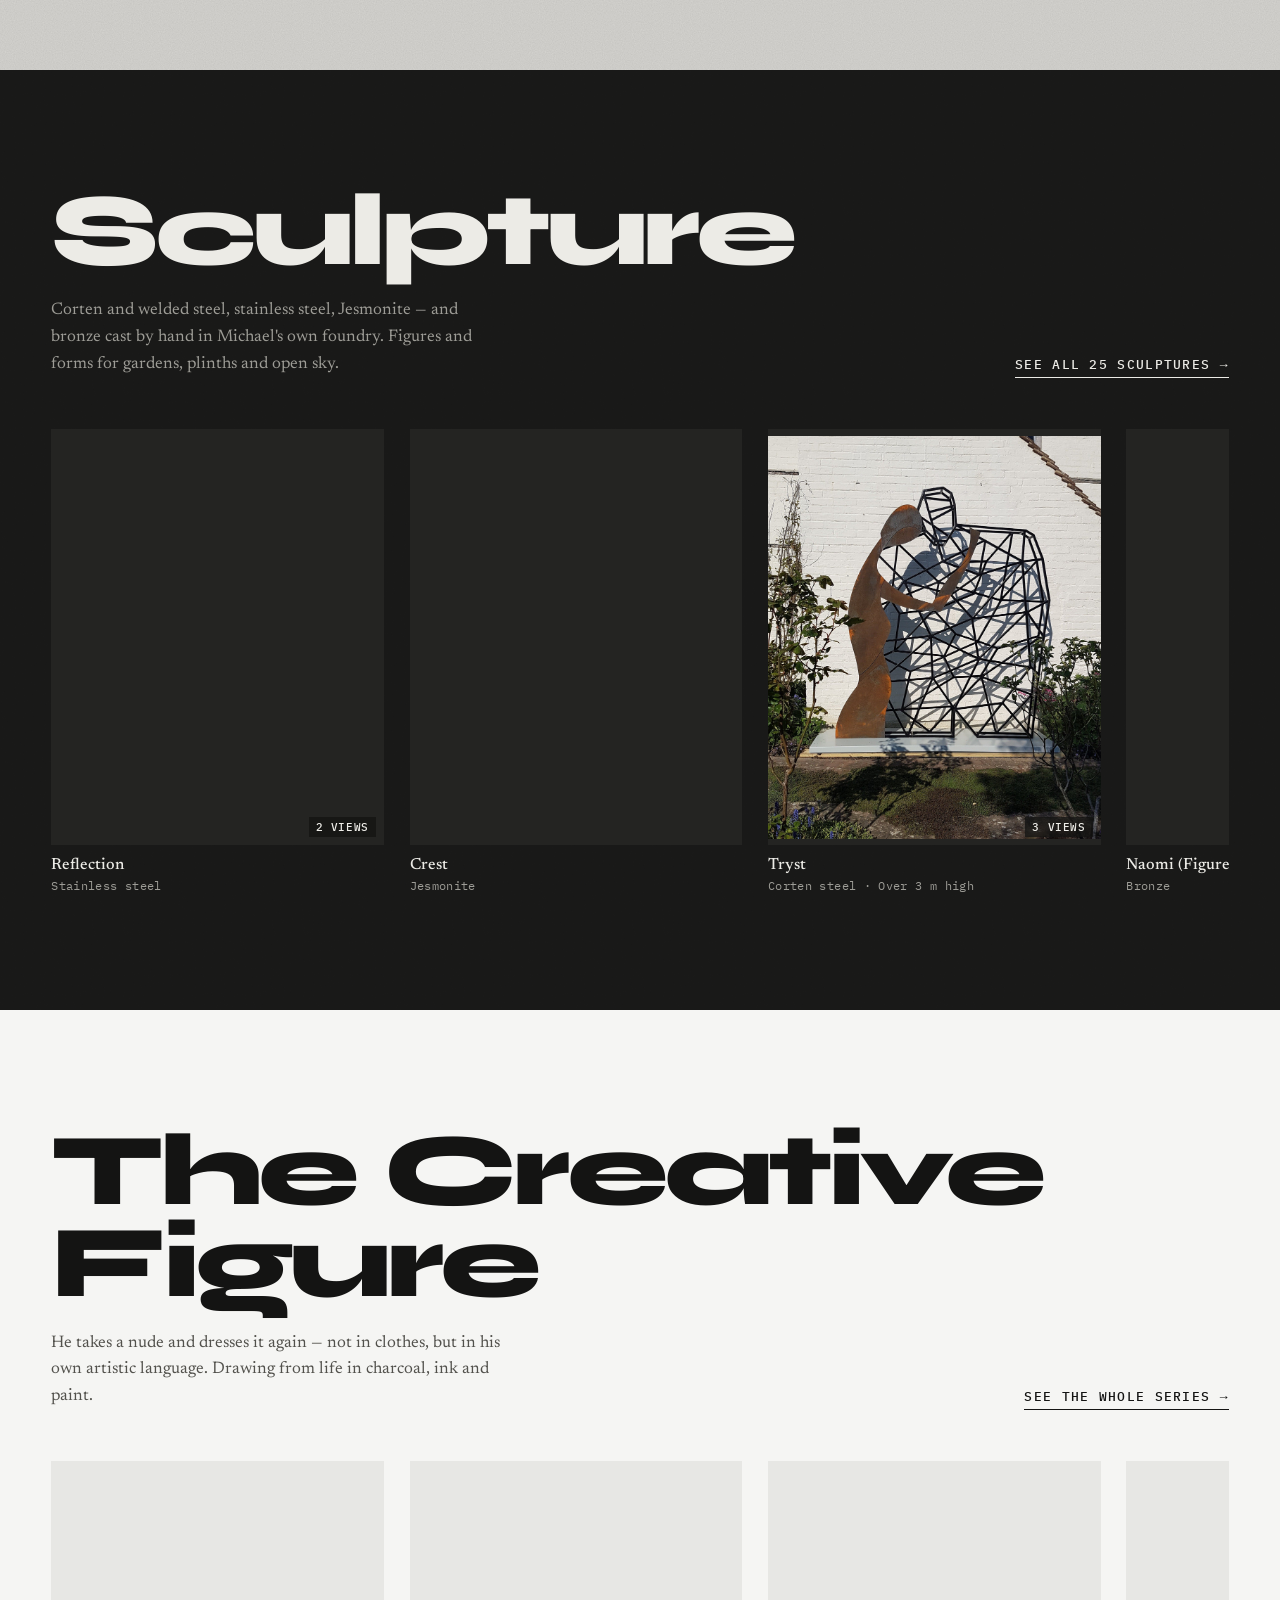
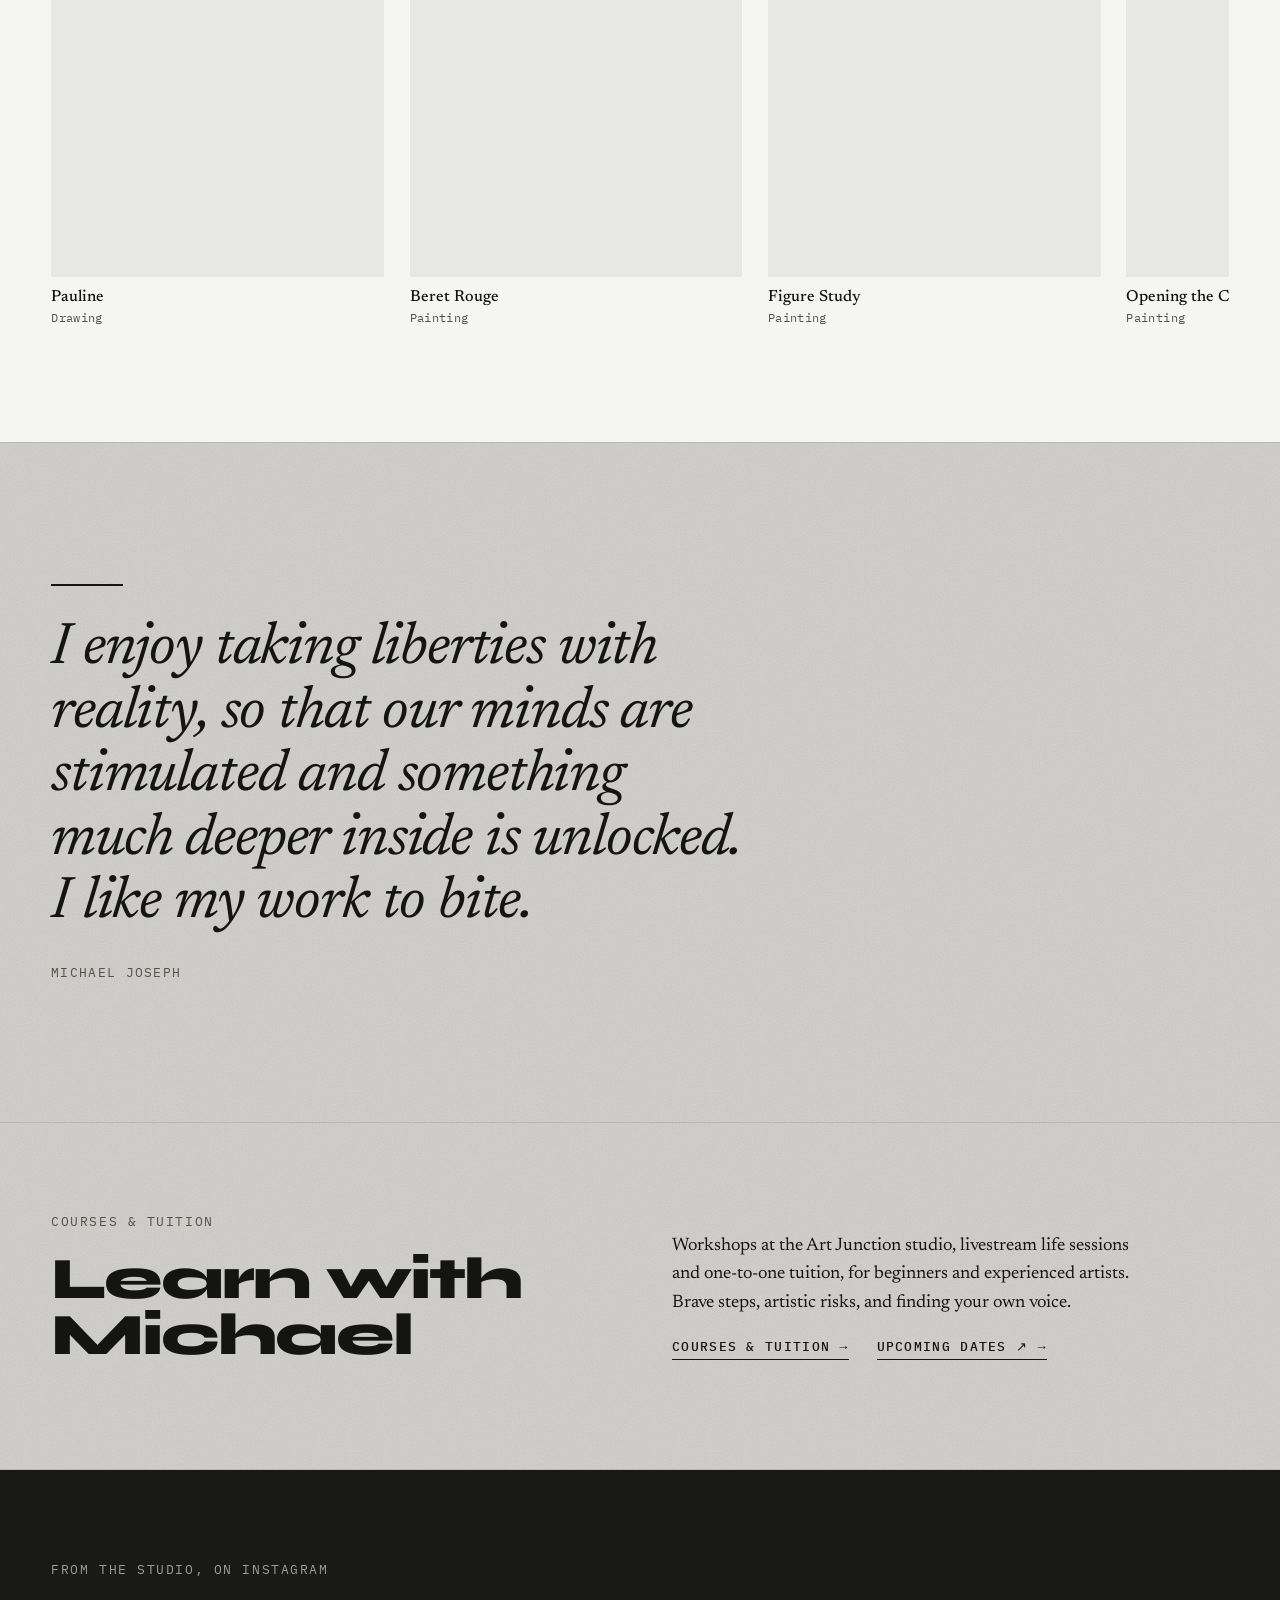
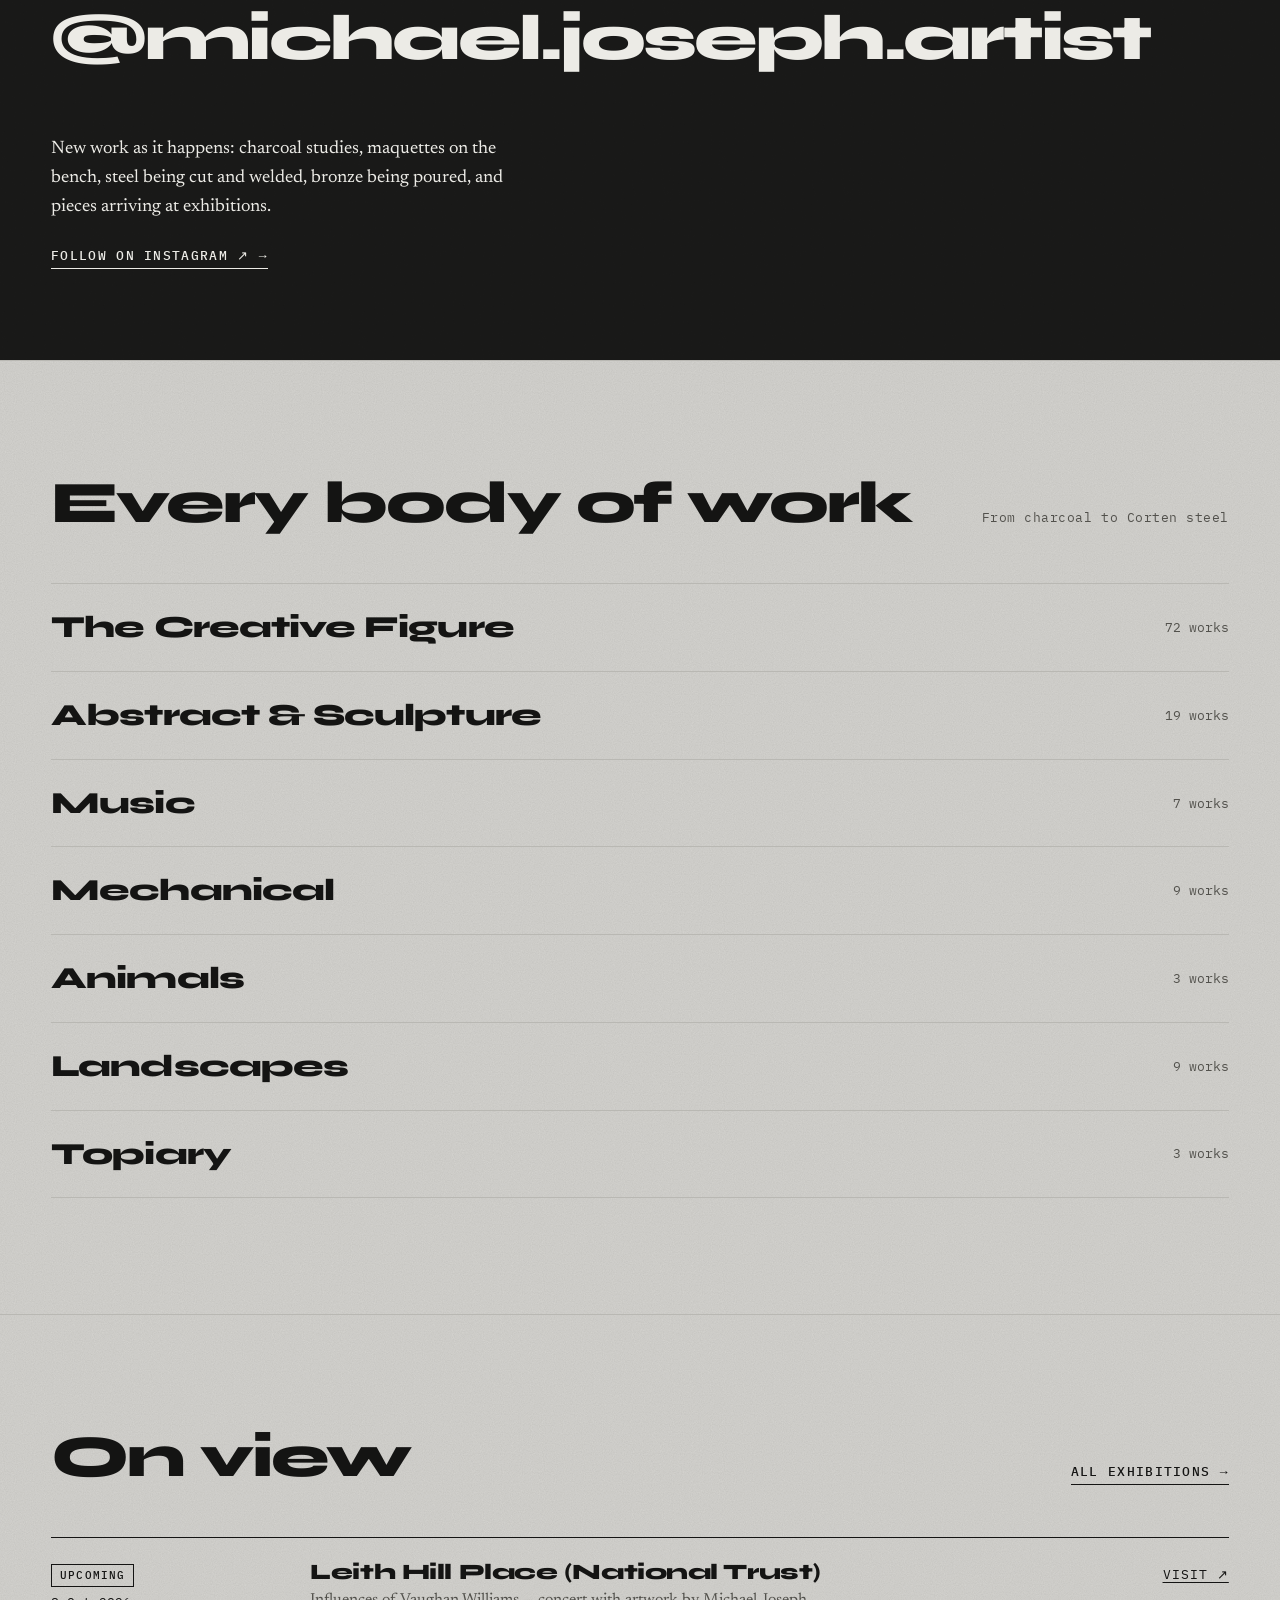
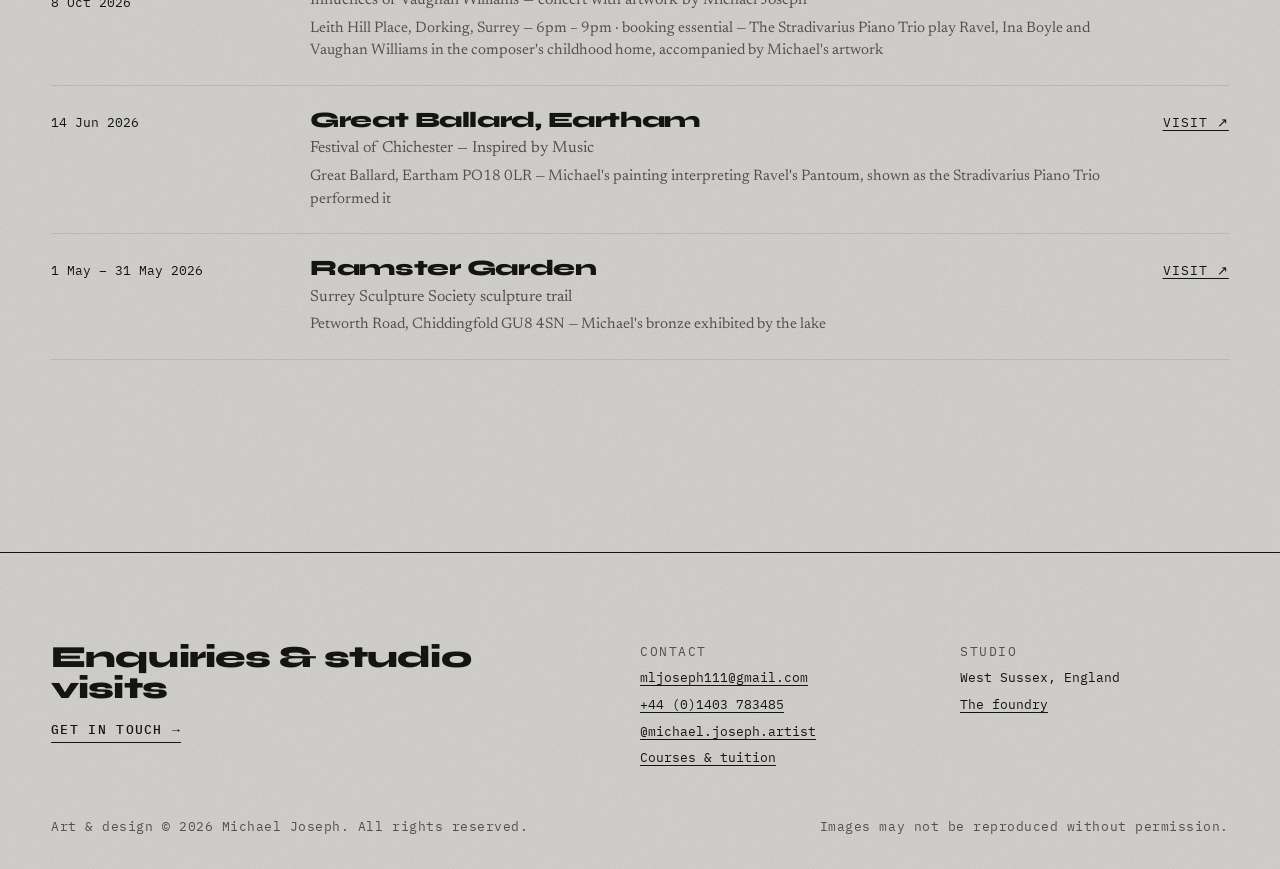
==== commit 9a83b80d: "Improve the home hero on phones, and fix video autoplay on iOS On a phone the hero filled the entire" ====
--- a/index.html
+++ b/index.html
@@ -81,7 +81,7 @@
           <blockquote class="story-quote">“I normally work from one piece to the next, not following any set direction or expectation. The work falls out of the process of response, exploration and experimentation.”<cite>Michael Joseph</cite></blockquote>
         </header>
         <div class="story-grid">
-          <div class="story-stage" aria-hidden="true"><figure class="on" data-i="0"><img src="images/shiver-study-i.jpg" alt="Shiver — study I — drawing by Michael Joseph" loading="lazy"></figure><figure class="" data-i="1"><img src="images/shiver-study-ii.jpg" alt="Shiver — study II — drawing by Michael Joseph" loading="lazy"></figure><figure class="" data-i="2"><img src="images/shiver-maquette.jpg" alt="Shiver — maquette — sculpture by Michael Joseph" loading="lazy"></figure><figure class="" data-i="3"><img src="images/shiver.jpg" alt="Shiver — Steel by Michael Joseph" loading="lazy"></figure><figure class="" data-i="4"><img src="images/tryst.jpg" alt="Tryst — Corten steel by Michael Joseph" loading="lazy"></figure><figure class="" data-i="5"><video data-story-video muted loop playsinline preload="none" poster="images/foundry/5-pour.jpg" aria-label="Fire"><source src="media/foundry-pour.mp4" type="video/mp4"></video></figure><figure class="" data-i="6"><img src="images/suzanne.jpg" alt="Suzanne — Bronze, cast in the artist&#x27;s own foundry by Michael Joseph" loading="lazy"></figure></div>
+          <div class="story-stage" aria-hidden="true"><figure class="on" data-i="0"><img src="images/shiver-study-i.jpg" alt="Shiver — study I — drawing by Michael Joseph" loading="lazy"></figure><figure class="" data-i="1"><img src="images/shiver-study-ii.jpg" alt="Shiver — study II — drawing by Michael Joseph" loading="lazy"></figure><figure class="" data-i="2"><img src="images/shiver-maquette.jpg" alt="Shiver — maquette — sculpture by Michael Joseph" loading="lazy"></figure><figure class="" data-i="3"><img src="images/shiver.jpg" alt="Shiver — Steel by Michael Joseph" loading="lazy"></figure><figure class="" data-i="4"><img src="images/tryst.jpg" alt="Tryst — Corten steel by Michael Joseph" loading="lazy"></figure><figure class="" data-i="5"><video data-story-video muted loop playsinline preload="metadata" poster="images/foundry/5-pour.jpg" aria-label="Fire"><source src="media/foundry-pour.mp4" type="video/mp4"></video></figure><figure class="" data-i="6"><img src="images/suzanne.jpg" alt="Suzanne — Bronze, cast in the artist&#x27;s own foundry by Michael Joseph" loading="lazy"></figure></div>
           <ol class="story-steps"><li class="story-step" data-i="0"><figure class="story-inline"><img src="images/shiver-study-i.jpg" alt="Shiver — study I — drawing by Michael Joseph" loading="lazy"></figure><p class="story-n">01</p><h3>A line</h3><p>It starts with drawing from life, in charcoal, quickly. Michael calls it practising scales: the figure is a framework for looking, not a likeness to be copied.</p><a class="arrow-link" href="art/shiver-study-i.html">Shiver — study I</a></li><li class="story-step" data-i="1"><figure class="story-inline"><img src="images/shiver-study-ii.jpg" alt="Shiver — study II — drawing by Michael Joseph" loading="lazy"></figure><p class="story-n">02</p><h3>Edit and simplify</h3><p>Each drawing answers the one before. Detail is edited away until only what matters is left: a gesture, a tension, the space around the body.</p><a class="arrow-link" href="art/shiver-study-ii.html">Shiver — study II</a></li><li class="story-step" data-i="2"><figure class="story-inline"><img src="images/shiver-maquette.jpg" alt="Shiver — maquette — sculpture by Michael Joseph" loading="lazy"></figure><p class="story-n">03</p><h3>Into three dimensions</h3><p>The line leaves the paper. Bent in wire, the drawing becomes a maquette, a small model to walk around and test from every side.</p><a class="arrow-link" href="art/shiver-maquette.html">Shiver — maquette</a></li><li class="story-step" data-i="3"><figure class="story-inline"><img src="images/shiver.jpg" alt="Shiver — Steel by Michael Joseph" loading="lazy"></figure><p class="story-n">04</p><h3>Out into the world</h3><p>Scaled up in steel and set in the landscape, the figure is still only a line. Sky and field fill the space it encloses, and it changes with the light.</p><a class="arrow-link" href="art/shiver.html">Shiver</a></li><li class="story-step" data-i="4"><figure class="story-inline"><img src="images/tryst.jpg" alt="Tryst — Corten steel by Michael Joseph" loading="lazy"></figure><p class="story-n">05</p><h3>Steel at scale</h3><p>The same thinking carries to monumental work. Tryst is over three metres of Corten and welded steel, cut and built by hand in the studio.</p><a class="arrow-link" href="art/tryst.html">Tryst</a></li><li class="story-step" data-i="5"><figure class="story-inline"><img src="images/foundry/5-pour.jpg" alt="Fire" loading="lazy"></figure><p class="story-n">06</p><h3>Fire</h3><p>And some pieces go through fire. Michael casts his own bronze in his own foundry: wax burned out, the mould fired red-hot, the metal poured by hand.</p></li><li class="story-step" data-i="6"><figure class="story-inline"><img src="images/suzanne.jpg" alt="Suzanne — Bronze, cast in the artist&#x27;s own foundry by Michael Joseph" loading="lazy"></figure><p class="story-n">07</p><h3>Bronze</h3><p>What emerges from the ceramic shell is cleaned, chased and patinated by hand. Every step from the first line to the final surface is Michael&#x27;s own.</p><a class="arrow-link" href="art/suzanne.html">Suzanne</a></li></ol>
         </div>
       </div>
--- a/assets/css/style.css
+++ b/assets/css/style.css
@@ -138,6 +138,17 @@
 .reel-progress i.run { animation: reel var(--dur, 6s) linear forwards; }
 .show-reel.paused .reel-progress i { animation-play-state: paused; }
 @keyframes reel { to { transform: scaleX(1); } }
+
+/* Phones: the hero filled the whole first screen, pushing the reel out of
+   sight. Tighten the type and spacing so the work shows on first load. */
+@media (max-width: 600px) {
+  .hero { padding-block: 12px 24px; }
+  .hero-grid { gap: 20px; }
+  .hero-text { gap: 12px; }
+  .hero-text p.intro { font-size: 1.2rem; }
+  /* the frame takes each image's own shape now, so a floor only letterboxes it */
+  .reel-frame { min-height: 0; }
+}
 
 /* ---------- the two strands: sculpture room + figure ---------- */
 .room { padding-block: clamp(56px, 9vw, 128px); }
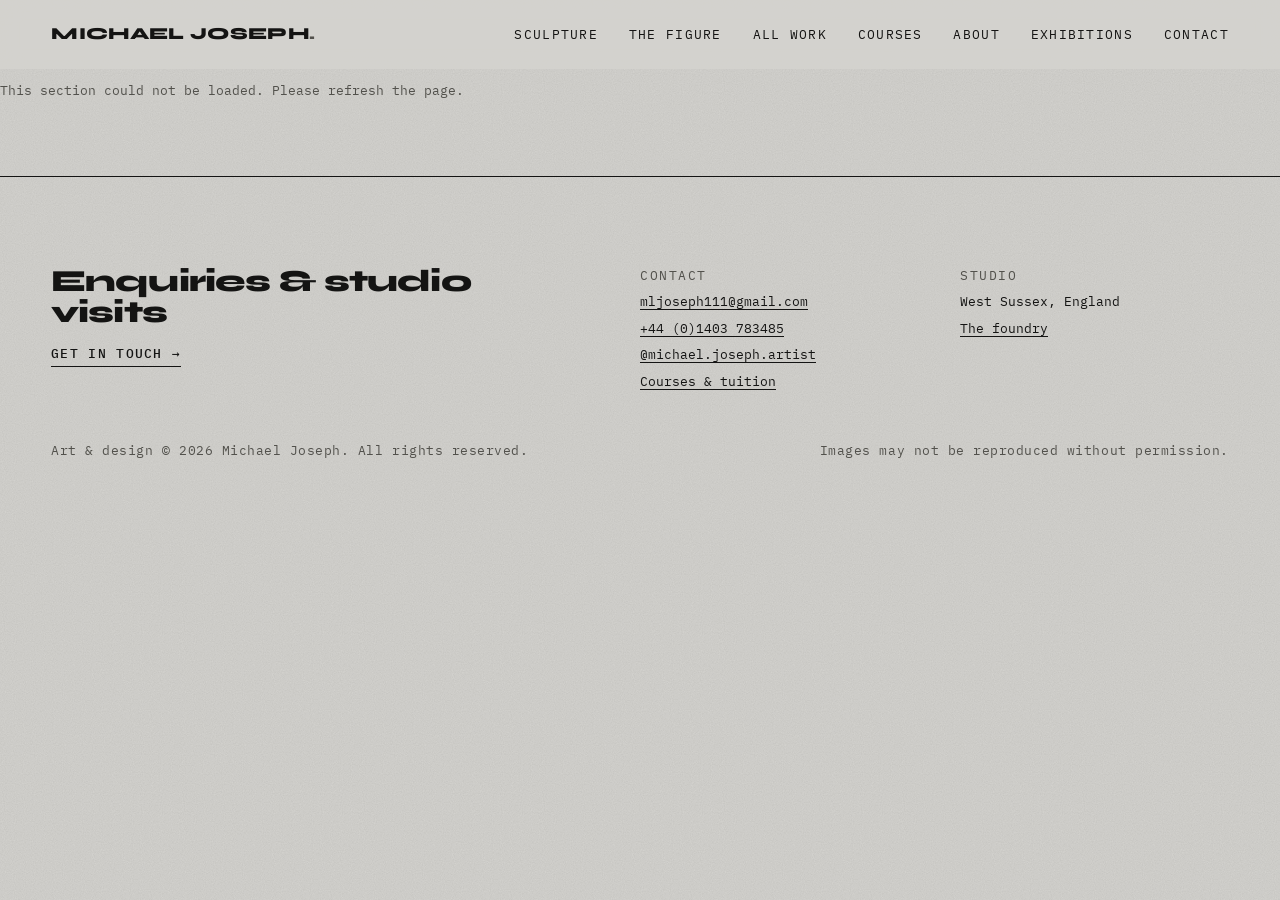
==== commit b683f2fe: "Split the catalogue into one CMS list per medium 122 works in a single list was unworkable to naviga" ====
--- a/index.html
+++ b/index.html
@@ -105,7 +105,7 @@
           <p>He takes a nude and dresses it again — not in clothes, but in his own artistic language. Drawing from life in charcoal, ink and paint.</p>
           <div class="links"><a class="arrow-link" id="figure-count" href="figure.html">See the whole series</a></div>
         </div>
-        <div class="strip"><button class="strip-btn prev" type="button" aria-label="Previous works" hidden>&larr;</button><div class="strip-row" id="figure-row"><figure class="work" id="w-pauline"><a class="card-link" href="art/pauline.html"><div class="frame"><img src="images/pauline.jpg" alt="Pauline — drawing by Michael Joseph" loading="lazy" decoding="async"></div></a><figcaption><span class="t">Pauline</span><span class="m">Drawing</span></figcaption></figure><figure class="work" id="w-beret-rouge"><a class="card-link" href="art/beret-rouge.html"><div class="frame"><img src="images/beret-rouge.jpg" alt="Beret Rouge — painting by Michael Joseph" loading="lazy" decoding="async"></div></a><figcaption><span class="t">Beret Rouge</span><span class="m">Painting</span></figcaption></figure><figure class="work" id="w-figure-study"><a class="card-link" href="art/figure-study.html"><div class="frame"><img src="images/figure-study.jpg" alt="Figure Study — painting by Michael Joseph" loading="lazy" decoding="async"></div></a><figcaption><span class="t">Figure Study</span><span class="m">Painting</span></figcaption></figure><figure class="work" id="w-opening-the-curtains"><a class="card-link" href="art/opening-the-curtains.html"><div class="frame"><img src="images/opening-the-curtains.jpg" alt="Opening the Curtains — painting by Michael Joseph" loading="lazy" decoding="async"></div></a><figcaption><span class="t">Opening the Curtains</span><span class="m">Painting</span></figcaption></figure><figure class="work" id="w-mary-jane"><a class="card-link" href="art/mary-jane.html"><div class="frame"><img src="images/mary-jane.jpg" alt="Mary Jane — painting by Michael Joseph" loading="lazy" decoding="async"></div></a><figcaption><span class="t">Mary Jane</span><span class="m">Painting</span></figcaption></figure><figure class="work" id="w-mike"><a class="card-link" href="art/mike.html"><div class="frame"><img src="images/mike.jpg" alt="Mike — mixed media by Michael Joseph" loading="lazy" decoding="async"></div></a><figcaption><span class="t">Mike</span><span class="m">Mixed media</span></figcaption></figure><figure class="work" id="w-portrait"><a class="card-link" href="art/portrait.html"><div class="frame"><img src="images/portrait.jpg" alt="Portrait — drawing by Michael Joseph" loading="lazy" decoding="async"></div></a><figcaption><span class="t">Portrait</span><span class="m">Drawing</span></figcaption></figure><figure class="work" id="w-figure-study-ii"><a class="card-link" href="art/figure-study-ii.html"><div class="frame"><img src="images/figure-study-ii.jpg" alt="Figure Study II — painting by Michael Joseph" loading="lazy" decoding="async"></div></a><figcaption><span class="t">Figure Study II</span><span class="m">Painting</span></figcaption></figure><figure class="work" id="w-knees"><a class="card-link" href="art/knees.html"><div class="frame"><img src="images/knees.jpg" alt="Knees — drawing by Michael Joseph" loading="lazy" decoding="async"></div></a><figcaption><span class="t">Knees</span><span class="m">Drawing</span></figcaption></figure><figure class="work" id="w-conversation"><a class="card-link" href="art/conversation.html"><div class="frame"><img src="images/conversation.jpg" alt="Conversation — mixed media by Michael Joseph" loading="lazy" decoding="async"></div></a><figcaption><span class="t">Conversation</span><span class="m">Mixed media</span></figcaption></figure><figure class="work" id="w-black-on-black"><a class="card-link" href="art/black-on-black.html"><div class="frame"><img src="images/black-on-black.jpg" alt="Black on Black — painting by Michael Joseph" loading="lazy" decoding="async"></div></a><figcaption><span class="t">Black on Black</span><span class="m">Painting</span></figcaption></figure><figure class="work" id="w-girl-taking-off-her-top"><a class="card-link" href="art/girl-taking-off-her-top.html"><div class="frame"><img src="images/girl-taking-off-her-top.jpg" alt="Girl Taking off her Top — painting by Michael Joseph" loading="lazy" decoding="async"></div></a><figcaption><span class="t">Girl Taking off her Top</span><span class="m">Painting</span></figcaption></figure></div><button class="strip-btn next" type="button" aria-label="More works" hidden>&rarr;</button></div>
+        <div class="strip"><button class="strip-btn prev" type="button" aria-label="Previous works" hidden>&larr;</button><div class="strip-row" id="figure-row"><figure class="work" id="w-beret-rouge"><a class="card-link" href="art/beret-rouge.html"><div class="frame"><img src="images/beret-rouge.jpg" alt="Beret Rouge — painting by Michael Joseph" loading="lazy" decoding="async"></div></a><figcaption><span class="t">Beret Rouge</span><span class="m">Painting</span></figcaption></figure><figure class="work" id="w-figure-study"><a class="card-link" href="art/figure-study.html"><div class="frame"><img src="images/figure-study.jpg" alt="Figure Study — painting by Michael Joseph" loading="lazy" decoding="async"></div></a><figcaption><span class="t">Figure Study</span><span class="m">Painting</span></figcaption></figure><figure class="work" id="w-opening-the-curtains"><a class="card-link" href="art/opening-the-curtains.html"><div class="frame"><img src="images/opening-the-curtains.jpg" alt="Opening the Curtains — painting by Michael Joseph" loading="lazy" decoding="async"></div></a><figcaption><span class="t">Opening the Curtains</span><span class="m">Painting</span></figcaption></figure><figure class="work" id="w-mary-jane"><a class="card-link" href="art/mary-jane.html"><div class="frame"><img src="images/mary-jane.jpg" alt="Mary Jane — painting by Michael Joseph" loading="lazy" decoding="async"></div></a><figcaption><span class="t">Mary Jane</span><span class="m">Painting</span></figcaption></figure><figure class="work" id="w-pauline"><a class="card-link" href="art/pauline.html"><div class="frame"><img src="images/pauline.jpg" alt="Pauline — drawing by Michael Joseph" loading="lazy" decoding="async"></div></a><figcaption><span class="t">Pauline</span><span class="m">Drawing</span></figcaption></figure><figure class="work" id="w-figure-study-ii"><a class="card-link" href="art/figure-study-ii.html"><div class="frame"><img src="images/figure-study-ii.jpg" alt="Figure Study II — painting by Michael Joseph" loading="lazy" decoding="async"></div></a><figcaption><span class="t">Figure Study II</span><span class="m">Painting</span></figcaption></figure><figure class="work" id="w-black-on-black"><a class="card-link" href="art/black-on-black.html"><div class="frame"><img src="images/black-on-black.jpg" alt="Black on Black — painting by Michael Joseph" loading="lazy" decoding="async"></div></a><figcaption><span class="t">Black on Black</span><span class="m">Painting</span></figcaption></figure><figure class="work" id="w-girl-taking-off-her-top"><a class="card-link" href="art/girl-taking-off-her-top.html"><div class="frame"><img src="images/girl-taking-off-her-top.jpg" alt="Girl Taking off her Top — painting by Michael Joseph" loading="lazy" decoding="async"></div></a><figcaption><span class="t">Girl Taking off her Top</span><span class="m">Painting</span></figcaption></figure><figure class="work" id="w-kneeling-by-the-window"><a class="card-link" href="art/kneeling-by-the-window.html"><div class="frame"><img src="images/kneeling-by-the-window.jpg" alt="Kneeling by the Window — painting by Michael Joseph" loading="lazy" decoding="async"></div></a><figcaption><span class="t">Kneeling by the Window</span><span class="m">Painting</span></figcaption></figure><figure class="work" id="w-egyptian"><a class="card-link" href="art/egyptian.html"><div class="frame"><img src="images/egyptian.jpg" alt="Egyptian — painting by Michael Joseph" loading="lazy" decoding="async"></div></a><figcaption><span class="t">Egyptian</span><span class="m">Painting</span></figcaption></figure><figure class="work" id="w-pint-of-beer"><a class="card-link" href="art/pint-of-beer.html"><div class="frame"><img src="images/pint-of-beer.jpg" alt="Pint of Beer — painting by Michael Joseph" loading="lazy" decoding="async"></div></a><figcaption><span class="t">Pint of Beer</span><span class="m">Painting</span></figcaption></figure><figure class="work" id="w-puzzle"><a class="card-link" href="art/puzzle.html"><div class="frame"><img src="images/puzzle.jpg" alt="Puzzle — painting by Michael Joseph" loading="lazy" decoding="async"></div></a><figcaption><span class="t">Puzzle</span><span class="m">Painting</span></figcaption></figure></div><button class="strip-btn next" type="button" aria-label="More works" hidden>&rarr;</button></div>
       </div>
     </section>
 
@@ -149,7 +149,7 @@
           <h2 id="ser-h">Every body of work</h2>
           <span class="label">From charcoal to Corten steel</span>
         </div>
-        <ul class="series-list" id="series"><li><a href="work.html?series=the-creative-figure"><span class="name">The Creative Figure</span><span class="count">72 works</span></a></li><li><a href="work.html?series=abstract-and-sculpture"><span class="name">Abstract &amp; Sculpture</span><span class="count">19 works</span></a></li><li><a href="work.html?series=music"><span class="name">Music</span><span class="count">7 works</span></a></li><li><a href="work.html?series=mechanical"><span class="name">Mechanical</span><span class="count">9 works</span></a></li><li><a href="work.html?series=animals"><span class="name">Animals</span><span class="count">3 works</span></a></li><li><a href="work.html?series=landscapes"><span class="name">Landscapes</span><span class="count">9 works</span></a></li><li><a href="work.html?series=topiary"><span class="name">Topiary</span><span class="count">3 works</span></a></li></ul>
+        <ul class="series-list" id="series"><li><a href="work.html?series=the-creative-figure"><span class="name">The Creative Figure</span><span class="count">72 works</span></a></li><li><a href="work.html?series=abstract-and-sculpture"><span class="name">Abstract &amp; Sculpture</span><span class="count">19 works</span></a></li><li><a href="work.html?series=mechanical"><span class="name">Mechanical</span><span class="count">9 works</span></a></li><li><a href="work.html?series=animals"><span class="name">Animals</span><span class="count">3 works</span></a></li><li><a href="work.html?series=music"><span class="name">Music</span><span class="count">7 works</span></a></li><li><a href="work.html?series=landscapes"><span class="name">Landscapes</span><span class="count">9 works</span></a></li><li><a href="work.html?series=topiary"><span class="name">Topiary</span><span class="count">3 works</span></a></li></ul>
       </div>
     </section>
 
